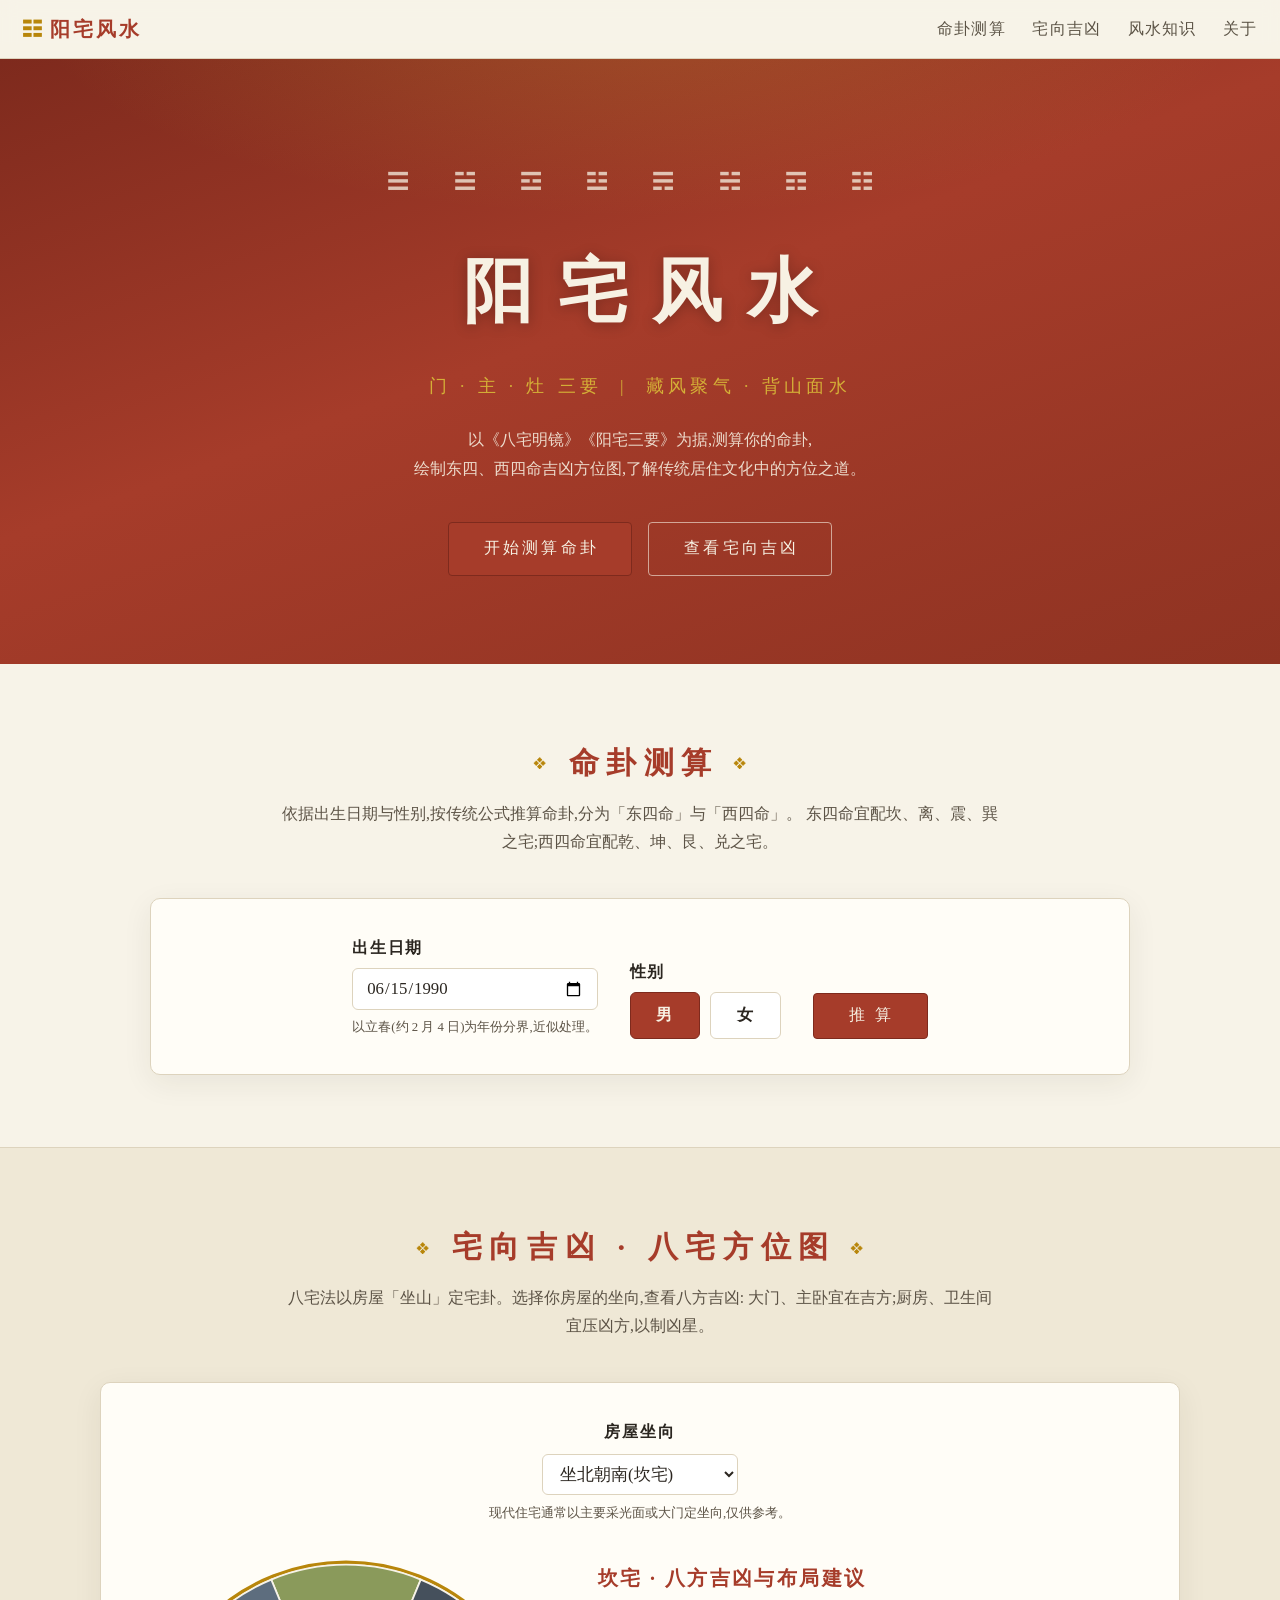
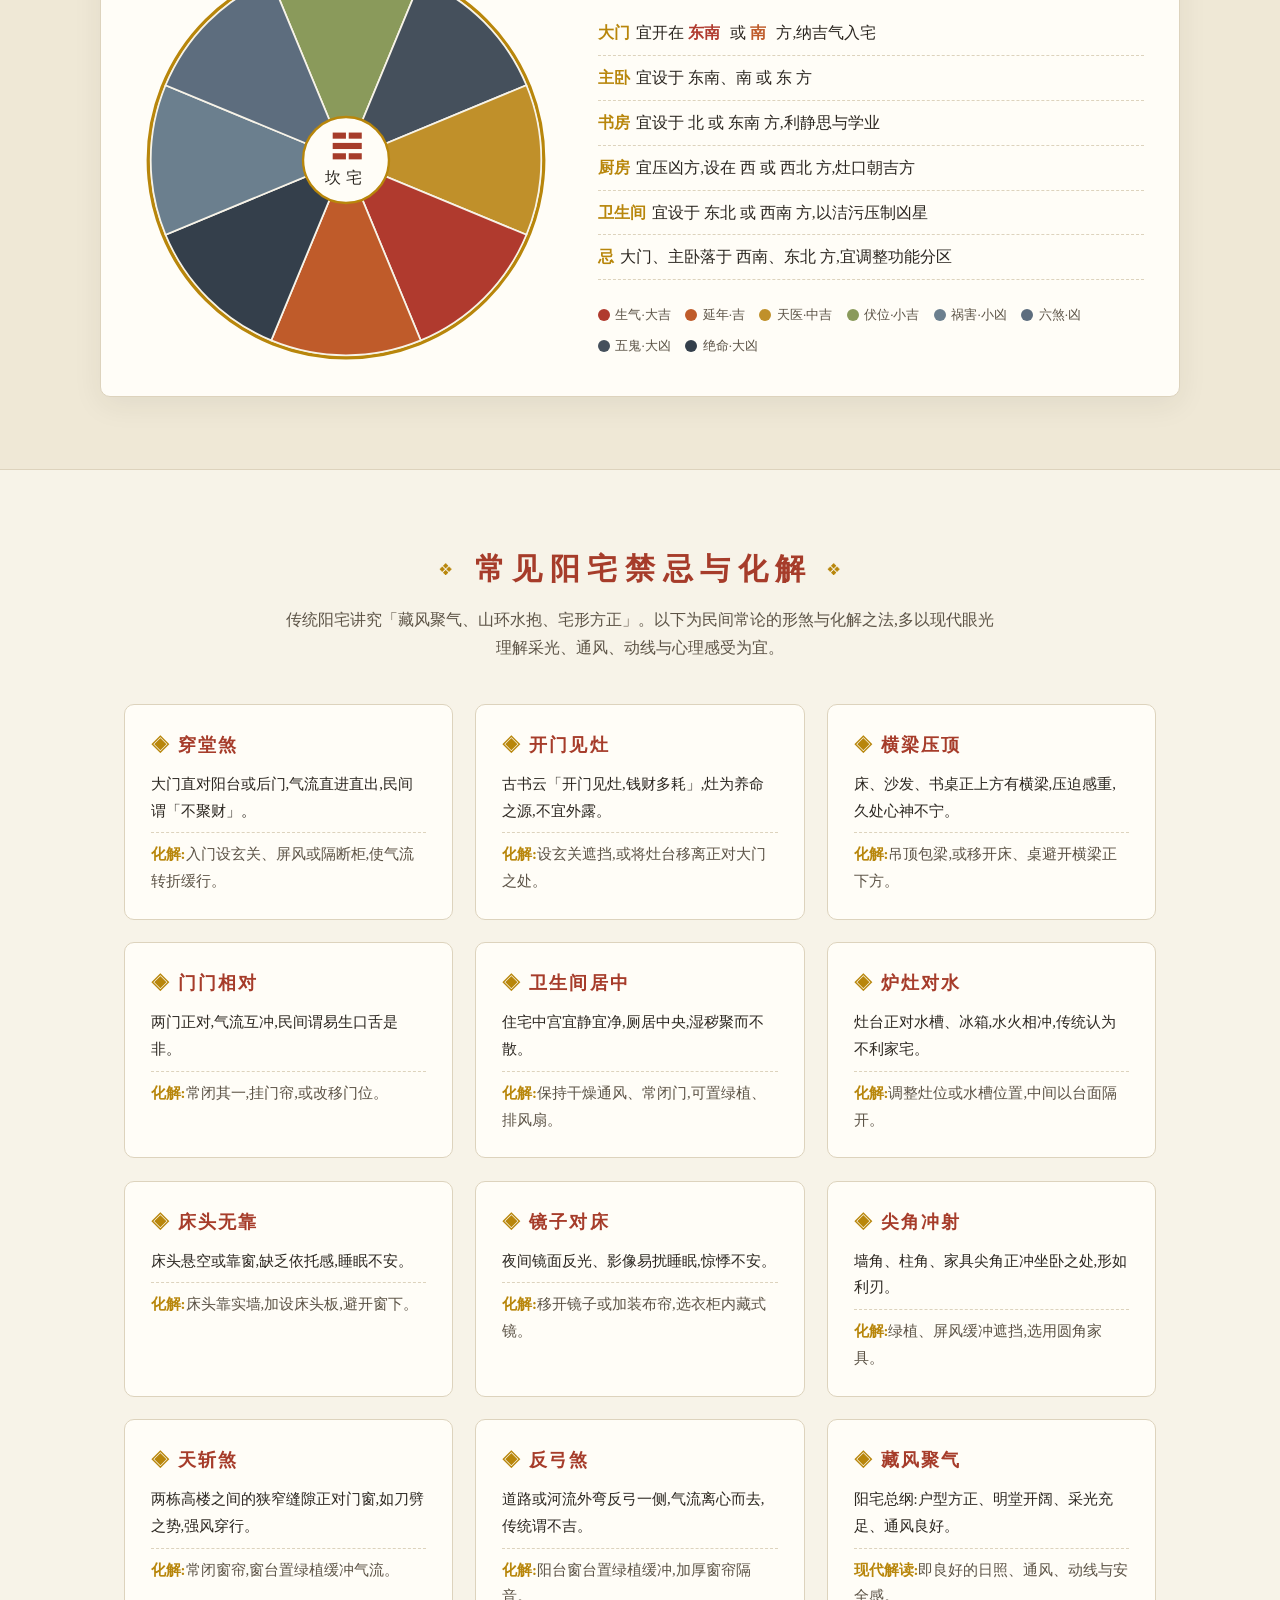
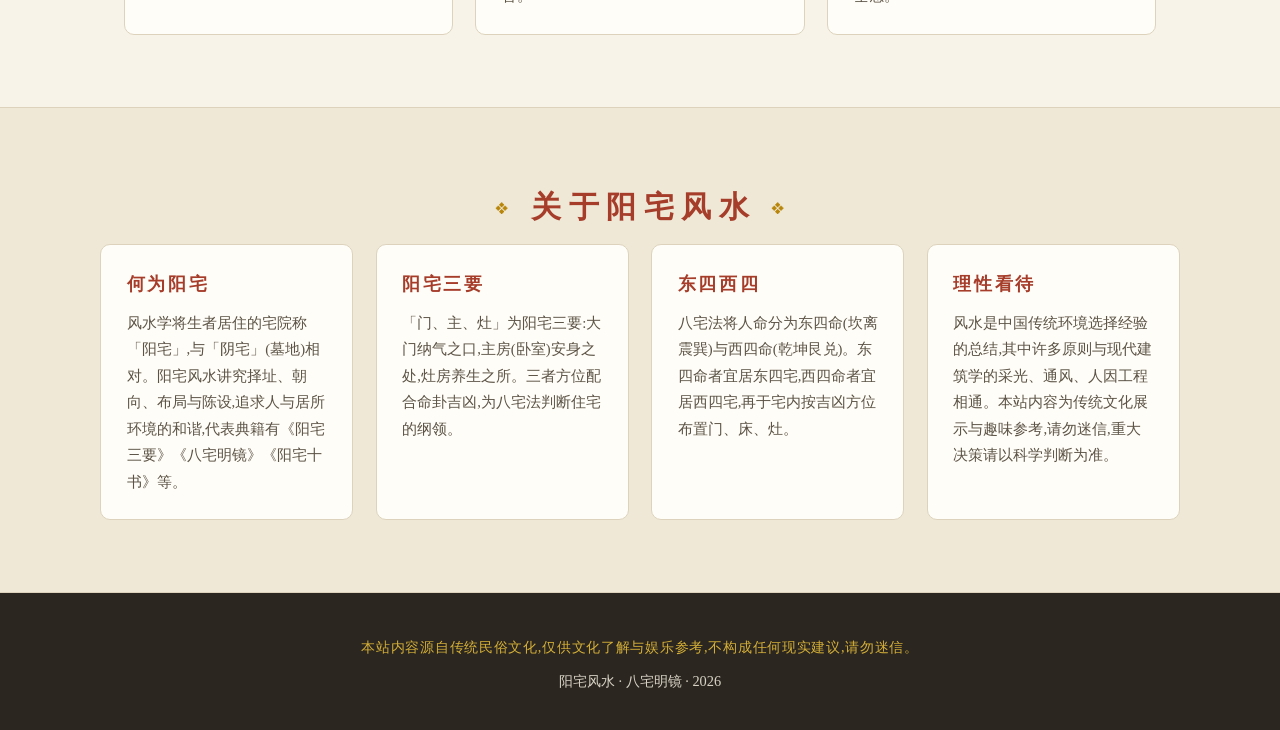
==== index.html @ 405baa74 "阳宅风水网站:八宅命卦测算、宅向吉凶方位图、风水知识 - 命卦计算器(以立春为年份分界,东四命/西四命) - 八宅吉凶方位 SVG 罗盘图与门主灶布局建议 - 12 则常见阳宅禁忌与化解知识 - 纯静" ====
<!DOCTYPE html>
<html lang="zh-CN">
<head>
  <meta charset="UTF-8" />
  <meta name="viewport" content="width=device-width, initial-scale=1.0" />
  <title>阳宅风水 · 八宅命卦测算</title>
  <meta name="description" content="阳宅风水在线工具:八宅命卦计算、宅向吉凶方位罗盘图、常见阳宅禁忌与化解方法。传统文化参考。" />
  <link rel="icon" href="data:image/svg+xml,%3Csvg xmlns='http://www.w3.org/2000/svg' viewBox='0 0 100 100'%3E%3Ccircle cx='50' cy='50' r='46' fill='%23a63c2a'/%3E%3Ctext x='50' y='66' font-size='52' text-anchor='middle' fill='%23f7f1e3'%3E%E5%AE%85%3C/text%3E%3C/svg%3E" />
  <link rel="stylesheet" href="css/style.css" />
</head>
<body>

  <nav class="nav">
    <a class="brand" href="#home"><span class="brand-gua">☷</span>阳宅风水</a>
    <div class="nav-links">
      <a href="#calc">命卦测算</a>
      <a href="#house">宅向吉凶</a>
      <a href="#knowledge">风水知识</a>
      <a href="#about">关于</a>
    </div>
  </nav>

  <header class="hero" id="home">
    <div class="hero-gua" aria-hidden="true">☰ ☱ ☲ ☳ ☴ ☵ ☶ ☷</div>
    <h1>阳宅风水</h1>
    <p class="hero-sub">门 · 主 · 灶 三要 &nbsp;|&nbsp; 藏风聚气 · 背山面水</p>
    <p class="hero-desc">
      以《八宅明镜》《阳宅三要》为据,测算你的命卦,<br class="mobile-hide" />
      绘制东四、西四命吉凶方位图,了解传统居住文化中的方位之道。
    </p>
    <div class="hero-actions">
      <a class="btn btn-primary" href="#calc">开始测算命卦</a>
      <a class="btn btn-ghost" href="#house">查看宅向吉凶</a>
    </div>
  </header>

  <main>

    <!-- 命卦测算 -->
    <section id="calc" class="section">
      <h2 class="section-title">命卦测算</h2>
      <p class="section-intro">
        依据出生日期与性别,按传统公式推算命卦,分为「东四命」与「西四命」。
        东四命宜配坎、离、震、巽之宅;西四命宜配乾、坤、艮、兑之宅。
      </p>
      <div class="calc-card">
        <form id="calc-form" class="calc-form">
          <div class="field">
            <label for="birthdate">出生日期</label>
            <input type="date" id="birthdate" name="birthdate" value="1990-06-15" required />
            <small>以立春(约 2 月 4 日)为年份分界,近似处理。</small>
          </div>
          <div class="field">
            <label>性别</label>
            <div class="radio-row">
              <label class="radio"><input type="radio" name="gender" value="male" checked /><span>男</span></label>
              <label class="radio"><input type="radio" name="gender" value="female" /><span>女</span></label>
            </div>
          </div>
          <button type="submit" class="btn btn-primary">推 算</button>
        </form>

        <div id="calc-result" class="calc-result" hidden>
          <div class="result-head">
            <div class="gua-badge"><span id="result-gua-symbol"></span><strong id="result-gua-name"></strong><em id="result-gua-trigram"></em></div>
            <div class="result-meta">
              <p id="result-group"></p>
              <p id="result-year"></p>
            </div>
          </div>
          <div class="result-body">
            <div class="result-compass" id="calc-compass"></div>
            <div class="result-lists">
              <div class="list-block good">
                <h3>四吉方</h3>
                <ul id="result-good"></ul>
              </div>
              <div class="list-block bad">
                <h3>四凶方</h3>
                <ul id="result-bad"></ul>
              </div>
            </div>
          </div>
        </div>
      </div>
    </section>

    <!-- 宅向吉凶 -->
    <section id="house" class="section section-alt">
      <h2 class="section-title">宅向吉凶 · 八宅方位图</h2>
      <p class="section-intro">
        八宅法以房屋「坐山」定宅卦。选择你房屋的坐向,查看八方吉凶:
        大门、主卧宜在吉方;厨房、卫生间宜压凶方,以制凶星。
      </p>
      <div class="house-card">
        <div class="house-control">
          <label for="house-select">房屋坐向</label>
          <select id="house-select">
            <option value="坎" selected>坐北朝南(坎宅)</option>
            <option value="艮">坐东北朝西南(艮宅)</option>
            <option value="震">坐东朝西(震宅)</option>
            <option value="巽">坐东南朝西北(巽宅)</option>
            <option value="离">坐南朝北(离宅)</option>
            <option value="坤">坐西南朝东北(坤宅)</option>
            <option value="兑">坐西朝东(兑宅)</option>
            <option value="乾">坐西北朝东南(乾宅)</option>
          </select>
          <small>现代住宅通常以主要采光面或大门定坐向,仅供参考。</small>
        </div>
        <div class="house-body">
          <div id="house-compass" class="house-compass"></div>
          <div class="house-advice">
            <h3 id="house-title"></h3>
            <ul id="house-advice-list"></ul>
            <div class="legend" id="house-legend"></div>
          </div>
        </div>
      </div>
    </section>

    <!-- 风水知识 -->
    <section id="knowledge" class="section">
      <h2 class="section-title">常见阳宅禁忌与化解</h2>
      <p class="section-intro">传统阳宅讲究「藏风聚气、山环水抱、宅形方正」。以下为民间常论的形煞与化解之法,多以现代眼光理解采光、通风、动线与心理感受为宜。</p>
      <div class="cards">
        <article class="card">
          <h3>穿堂煞</h3>
          <p>大门直对阳台或后门,气流直进直出,民间谓「不聚财」。</p>
          <p class="fix"><b>化解:</b>入门设玄关、屏风或隔断柜,使气流转折缓行。</p>
        </article>
        <article class="card">
          <h3>开门见灶</h3>
          <p>古书云「开门见灶,钱财多耗」,灶为养命之源,不宜外露。</p>
          <p class="fix"><b>化解:</b>设玄关遮挡,或将灶台移离正对大门之处。</p>
        </article>
        <article class="card">
          <h3>横梁压顶</h3>
          <p>床、沙发、书桌正上方有横梁,压迫感重,久处心神不宁。</p>
          <p class="fix"><b>化解:</b>吊顶包梁,或移开床、桌避开横梁正下方。</p>
        </article>
        <article class="card">
          <h3>门门相对</h3>
          <p>两门正对,气流互冲,民间谓易生口舌是非。</p>
          <p class="fix"><b>化解:</b>常闭其一,挂门帘,或改移门位。</p>
        </article>
        <article class="card">
          <h3>卫生间居中</h3>
          <p>住宅中宫宜静宜净,厕居中央,湿秽聚而不散。</p>
          <p class="fix"><b>化解:</b>保持干燥通风、常闭门,可置绿植、排风扇。</p>
        </article>
        <article class="card">
          <h3>炉灶对水</h3>
          <p>灶台正对水槽、冰箱,水火相冲,传统认为不利家宅。</p>
          <p class="fix"><b>化解:</b>调整灶位或水槽位置,中间以台面隔开。</p>
        </article>
        <article class="card">
          <h3>床头无靠</h3>
          <p>床头悬空或靠窗,缺乏依托感,睡眠不安。</p>
          <p class="fix"><b>化解:</b>床头靠实墙,加设床头板,避开窗下。</p>
        </article>
        <article class="card">
          <h3>镜子对床</h3>
          <p>夜间镜面反光、影像易扰睡眠,惊悸不安。</p>
          <p class="fix"><b>化解:</b>移开镜子或加装布帘,选衣柜内藏式镜。</p>
        </article>
        <article class="card">
          <h3>尖角冲射</h3>
          <p>墙角、柱角、家具尖角正冲坐卧之处,形如利刃。</p>
          <p class="fix"><b>化解:</b>绿植、屏风缓冲遮挡,选用圆角家具。</p>
        </article>
        <article class="card">
          <h3>天斩煞</h3>
          <p>两栋高楼之间的狭窄缝隙正对门窗,如刀劈之势,强风穿行。</p>
          <p class="fix"><b>化解:</b>常闭窗帘,窗台置绿植缓冲气流。</p>
        </article>
        <article class="card">
          <h3>反弓煞</h3>
          <p>道路或河流外弯反弓一侧,气流离心而去,传统谓不吉。</p>
          <p class="fix"><b>化解:</b>阳台窗台置绿植缓冲,加厚窗帘隔音。</p>
        </article>
        <article class="card">
          <h3>藏风聚气</h3>
          <p>阳宅总纲:户型方正、明堂开阔、采光充足、通风良好。</p>
          <p class="fix"><b>现代解读:</b>即良好的日照、通风、动线与安全感。</p>
        </article>
      </div>
    </section>

    <!-- 关于 -->
    <section id="about" class="section section-alt">
      <h2 class="section-title">关于阳宅风水</h2>
      <div class="about-grid">
        <div class="about-item">
          <h3>何为阳宅</h3>
          <p>风水学将生者居住的宅院称「阳宅」,与「阴宅」(墓地)相对。阳宅风水讲究择址、朝向、布局与陈设,追求人与居所环境的和谐,代表典籍有《阳宅三要》《八宅明镜》《阳宅十书》等。</p>
        </div>
        <div class="about-item">
          <h3>阳宅三要</h3>
          <p>「门、主、灶」为阳宅三要:大门纳气之口,主房(卧室)安身之处,灶房养生之所。三者方位配合命卦吉凶,为八宅法判断住宅的纲领。</p>
        </div>
        <div class="about-item">
          <h3>东四西四</h3>
          <p>八宅法将人命分为东四命(坎离震巽)与西四命(乾坤艮兑)。东四命者宜居东四宅,西四命者宜居西四宅,再于宅内按吉凶方位布置门、床、灶。</p>
        </div>
        <div class="about-item">
          <h3>理性看待</h3>
          <p>风水是中国传统环境选择经验的总结,其中许多原则与现代建筑学的采光、通风、人因工程相通。本站内容为传统文化展示与趣味参考,请勿迷信,重大决策请以科学判断为准。</p>
        </div>
      </div>
    </section>

  </main>

  <footer class="footer">
    <p class="footer-disclaimer">本站内容源自传统民俗文化,仅供文化了解与娱乐参考,不构成任何现实建议,请勿迷信。</p>
    <p>阳宅风水 · 八宅明镜 · <span id="footer-year"></span></p>
  </footer>

  <script src="js/app.js"></script>
</body>
</html>
---- css/style.css ----
/* ========== 阳宅风水 · 样式 ========== */
:root {
  --paper: #f7f3e8;
  --paper-deep: #efe8d6;
  --ink: #2b2620;
  --ink-soft: #5c5346;
  --red: #a63c2a;
  --red-deep: #7e2a1d;
  --gold: #b8860b;
  --gold-soft: #d4af37;
  --line: #ddd3bd;
  --serif: "Noto Serif SC", "Songti SC", "STSong", "SimSun", "Source Han Serif SC", serif;
}

* { margin: 0; padding: 0; box-sizing: border-box; }

html { scroll-behavior: smooth; }

body {
  font-family: var(--serif);
  color: var(--ink);
  background: var(--paper);
  line-height: 1.8;
  -webkit-font-smoothing: antialiased;
}

/* ---------- 导航 ---------- */
.nav {
  position: sticky;
  top: 0;
  z-index: 50;
  display: flex;
  align-items: center;
  justify-content: space-between;
  padding: 0.7rem 1.4rem;
  background: rgba(247, 243, 232, 0.92);
  backdrop-filter: blur(8px);
  border-bottom: 1px solid var(--line);
}

.brand {
  font-size: 1.25rem;
  font-weight: 700;
  color: var(--red);
  text-decoration: none;
  letter-spacing: 0.15em;
}

.brand-gua { color: var(--gold); margin-right: 0.3rem; }

.nav-links a {
  margin-left: 1.4rem;
  color: var(--ink-soft);
  text-decoration: none;
  font-size: 0.98rem;
  letter-spacing: 0.08em;
  transition: color 0.2s;
}

.nav-links a:hover { color: var(--red); }

@media (max-width: 640px) {
  .nav { flex-direction: column; gap: 0.35rem; }
  .nav-links a { margin: 0 0.55rem; }
}

/* ---------- Hero ---------- */
.hero {
  text-align: center;
  padding: 6.5rem 1.5rem 5.5rem;
  background:
    radial-gradient(ellipse 80% 60% at 50% -10%, rgba(212, 175, 55, 0.22), transparent 60%),
    linear-gradient(160deg, #7e2a1d 0%, #a63c2a 45%, #8f3322 100%);
  color: #f7f1e3;
}

.hero-gua {
  font-size: 1.35rem;
  letter-spacing: 0.9em;
  margin-bottom: 1.6rem;
  color: rgba(247, 241, 227, 0.75);
}

.hero h1 {
  font-size: clamp(2.6rem, 7vw, 4.4rem);
  letter-spacing: 0.35em;
  text-indent: 0.35em;
  margin-bottom: 1rem;
  text-shadow: 0 2px 14px rgba(0, 0, 0, 0.25);
}

.hero-sub {
  font-size: 1.1rem;
  letter-spacing: 0.25em;
  color: var(--gold-soft);
  margin-bottom: 1.4rem;
}

.hero-desc {
  max-width: 620px;
  margin: 0 auto 2.4rem;
  color: rgba(247, 241, 227, 0.88);
  font-size: 1.02rem;
}

.hero-actions { display: flex; gap: 1rem; justify-content: center; flex-wrap: wrap; }

/* ---------- 按钮 ---------- */
.btn {
  display: inline-block;
  padding: 0.72rem 2rem;
  border-radius: 4px;
  border: 1px solid transparent;
  font-family: var(--serif);
  font-size: 1rem;
  letter-spacing: 0.2em;
  text-indent: 0.2em;
  text-decoration: none;
  cursor: pointer;
  transition: all 0.2s;
}

.btn-primary {
  background: var(--red);
  color: #f7f1e3;
  border-color: var(--red-deep);
}

.btn-primary:hover { background: var(--red-deep); }

.btn-ghost {
  background: transparent;
  color: #f7f1e3;
  border-color: rgba(247, 241, 227, 0.6);
}

.btn-ghost:hover { border-color: #f7f1e3; background: rgba(247, 241, 227, 0.08); }

/* ---------- 区块 ---------- */
.section { padding: 4.5rem 1.5rem; max-width: 1080px; margin: 0 auto; }

.section-alt {
  max-width: none;
  background: var(--paper-deep);
  border-top: 1px solid var(--line);
  border-bottom: 1px solid var(--line);
}

.section-alt > * { max-width: 1080px; margin-left: auto; margin-right: auto; }

.section-title {
  text-align: center;
  font-size: 1.9rem;
  letter-spacing: 0.25em;
  text-indent: 0.25em;
  color: var(--red);
  margin-bottom: 0.6rem;
}

.section-title::before,
.section-title::after {
  content: "❖";
  font-size: 0.85rem;
  color: var(--gold);
  margin: 0 0.9rem;
  vertical-align: middle;
}

.section-intro {
  max-width: 720px;
  margin: 0 auto 2.6rem;
  text-align: center;
  color: var(--ink-soft);
  font-size: 0.98rem;
}

/* ---------- 命卦测算 ---------- */
.calc-card {
  max-width: 980px;
  margin: 0 auto;
  background: #fffdf7;
  border: 1px solid var(--line);
  border-radius: 10px;
  padding: 2.2rem;
  box-shadow: 0 8px 30px rgba(43, 38, 32, 0.07);
}

.calc-form {
  display: flex;
  gap: 2rem;
  align-items: flex-end;
  flex-wrap: wrap;
  justify-content: center;
}

.field { display: flex; flex-direction: column; gap: 0.35rem; }

.field label { font-weight: 700; letter-spacing: 0.1em; }

.field input[type="date"],
.house-control select {
  font-family: var(--serif);
  font-size: 1.05rem;
  padding: 0.55rem 0.8rem;
  border: 1px solid var(--line);
  border-radius: 6px;
  background: #fff;
  color: var(--ink);
}

.field small, .house-control small {
  color: var(--ink-soft);
  font-size: 0.8rem;
}

.radio-row { display: flex; gap: 0.6rem; }

.radio input { position: absolute; opacity: 0; }

.radio span {
  display: inline-block;
  padding: 0.5rem 1.6rem;
  border: 1px solid var(--line);
  border-radius: 6px;
  cursor: pointer;
  background: #fff;
  transition: all 0.15s;
}

.radio input:checked + span {
  background: var(--red);
  border-color: var(--red-deep);
  color: #f7f1e3;
}

.calc-result { margin-top: 2.4rem; border-top: 1px dashed var(--line); padding-top: 2rem; }

.result-head {
  display: flex;
  align-items: center;
  gap: 1.6rem;
  flex-wrap: wrap;
  justify-content: center;
  margin-bottom: 2rem;
}

.gua-badge {
  display: flex;
  align-items: baseline;
  gap: 0.55rem;
  background: linear-gradient(150deg, var(--red), var(--red-deep));
  color: #f7f1e3;
  padding: 0.8rem 1.8rem;
  border-radius: 8px;
  box-shadow: 0 6px 18px rgba(126, 42, 29, 0.35);
}

.gua-badge span { font-size: 1.6rem; color: var(--gold-soft); }
.gua-badge strong { font-size: 1.5rem; letter-spacing: 0.15em; }
.gua-badge em { font-style: normal; opacity: 0.85; }

.result-meta { text-align: center; }
.result-meta p:first-child { font-size: 1.1rem; font-weight: 700; color: var(--gold); letter-spacing: 0.1em; }
.result-meta p:last-child { color: var(--ink-soft); font-size: 0.9rem; }

.result-body {
  display: grid;
  grid-template-columns: minmax(280px, 400px) 1fr;
  gap: 2.4rem;
  align-items: center;
}

@media (max-width: 760px) {
  .result-body { grid-template-columns: 1fr; }
  .calc-card { padding: 1.4rem; }
}

.result-compass svg, .house-compass svg {
  width: 100%;
  max-width: 400px;
  height: auto;
  display: block;
  margin: 0 auto;
}

.result-lists { display: grid; gap: 1.2rem; }

.list-block {
  border: 1px solid var(--line);
  border-radius: 8px;
  padding: 1rem 1.4rem;
  background: #fff;
}

.list-block.good { border-left: 4px solid var(--red); }
.list-block.bad { border-left: 4px solid #45505c; }

.list-block h3 { font-size: 1.05rem; letter-spacing: 0.15em; margin-bottom: 0.5rem; }
.list-block.good h3 { color: var(--red); }
.list-block.bad h3 { color: #45505c; }

.list-block ul { list-style: none; }

.list-block li {
  display: flex;
  justify-content: space-between;
  gap: 1rem;
  padding: 0.32rem 0;
  border-bottom: 1px dashed var(--line);
  font-size: 0.95rem;
}

.list-block li:last-child { border-bottom: none; }

.list-block li b { flex-shrink: 0; }
.list-block li small { color: var(--ink-soft); text-align: right; }

/* ---------- 宅向吉凶 ---------- */
.house-card {
  max-width: 1080px;
  margin: 0 auto;
  background: #fffdf7;
  border: 1px solid var(--line);
  border-radius: 10px;
  padding: 2.2rem;
  box-shadow: 0 8px 30px rgba(43, 38, 32, 0.07);
}

.house-control {
  display: flex;
  flex-direction: column;
  align-items: center;
  gap: 0.45rem;
  margin-bottom: 2.2rem;
}

.house-control label { font-weight: 700; letter-spacing: 0.12em; }

.house-body {
  display: grid;
  grid-template-columns: minmax(280px, 420px) 1fr;
  gap: 2.6rem;
  align-items: start;
}

@media (max-width: 760px) {
  .house-body { grid-template-columns: 1fr; }
  .house-card { padding: 1.4rem; }
}

.house-advice h3 {
  color: var(--red);
  letter-spacing: 0.12em;
  margin-bottom: 0.9rem;
  font-size: 1.25rem;
}

.house-advice ul { list-style: none; margin-bottom: 1.4rem; }

.house-advice li {
  padding: 0.5rem 0;
  border-bottom: 1px dashed var(--line);
  font-size: 0.97rem;
}

.house-advice li b { color: var(--gold); margin-right: 0.4rem; }

.legend { display: flex; flex-wrap: wrap; gap: 0.5rem 0.9rem; }

.legend .chip {
  display: inline-flex;
  align-items: center;
  gap: 0.35rem;
  font-size: 0.82rem;
  color: var(--ink-soft);
}

.legend .dot {
  width: 12px; height: 12px;
  border-radius: 50%;
  display: inline-block;
}

/* ---------- 知识卡片 ---------- */
.cards {
  display: grid;
  grid-template-columns: repeat(auto-fill, minmax(280px, 1fr));
  gap: 1.4rem;
}

.card {
  background: #fffdf7;
  border: 1px solid var(--line);
  border-radius: 10px;
  padding: 1.5rem 1.6rem;
  transition: transform 0.2s, box-shadow 0.2s;
}

.card:hover {
  transform: translateY(-4px);
  box-shadow: 0 10px 26px rgba(43, 38, 32, 0.1);
}

.card h3 {
  color: var(--red);
  font-size: 1.15rem;
  letter-spacing: 0.12em;
  margin-bottom: 0.55rem;
}

.card h3::before { content: "◈ "; color: var(--gold); }

.card p { font-size: 0.93rem; color: var(--ink); margin-bottom: 0.5rem; }

.card .fix {
  color: var(--ink-soft);
  border-top: 1px dashed var(--line);
  padding-top: 0.5rem;
  margin-top: 0.4rem;
  margin-bottom: 0;
}

.card .fix b { color: var(--gold); }

/* ---------- 关于 ---------- */
.about-grid {
  display: grid;
  grid-template-columns: repeat(auto-fit, minmax(240px, 1fr));
  gap: 1.4rem;
}

.about-item {
  background: #fffdf7;
  border: 1px solid var(--line);
  border-radius: 10px;
  padding: 1.5rem 1.6rem;
}

.about-item h3 {
  color: var(--red);
  font-size: 1.1rem;
  letter-spacing: 0.15em;
  margin-bottom: 0.55rem;
}

.about-item p { font-size: 0.92rem; color: var(--ink-soft); }

/* ---------- 页脚 ---------- */
.footer {
  text-align: center;
  padding: 2.6rem 1.5rem 2.2rem;
  background: #2b2620;
  color: rgba(247, 241, 227, 0.85);
  font-size: 0.9rem;
}

.footer-disclaimer {
  color: var(--gold-soft);
  letter-spacing: 0.05em;
  margin-bottom: 0.5rem;
}

.mobile-hide { display: inline; }

@media (max-width: 640px) {
  .mobile-hide { display: none; }
  .hero { padding: 4.5rem 1.2rem 4rem; }
}
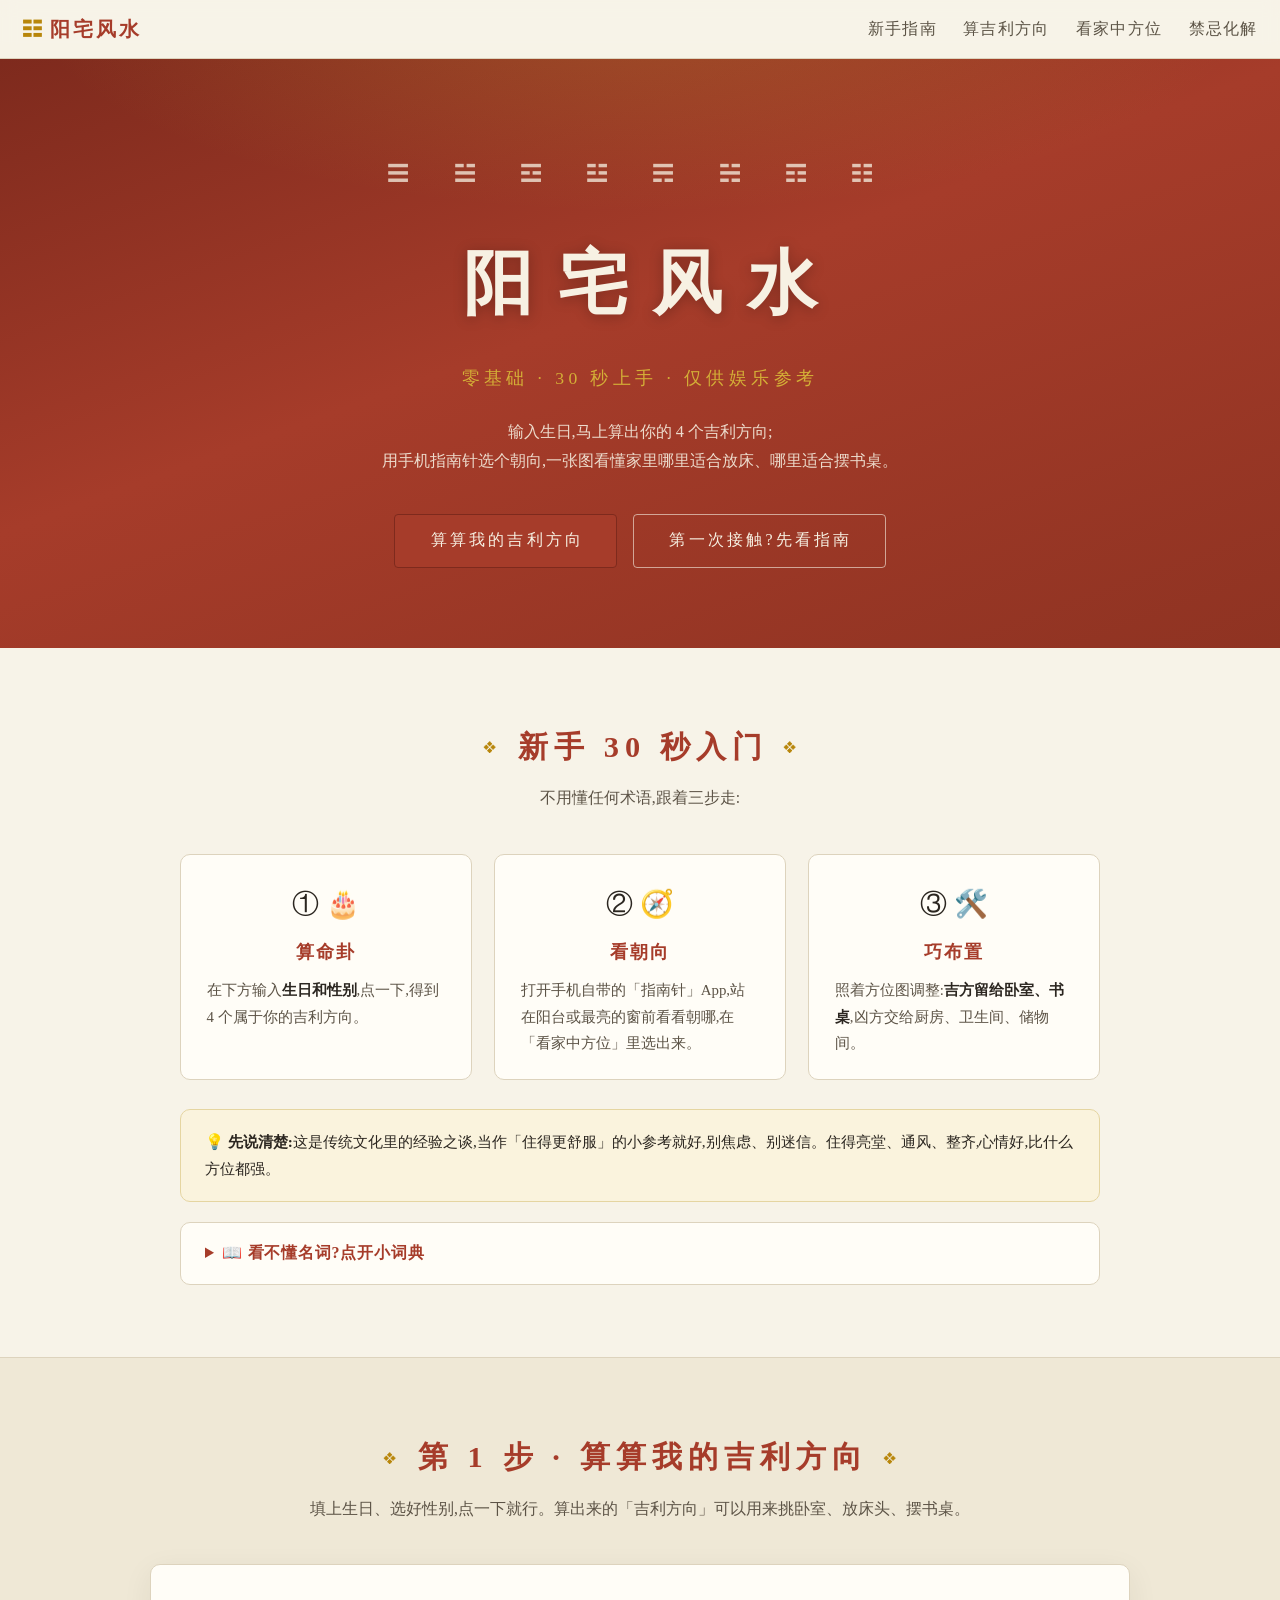
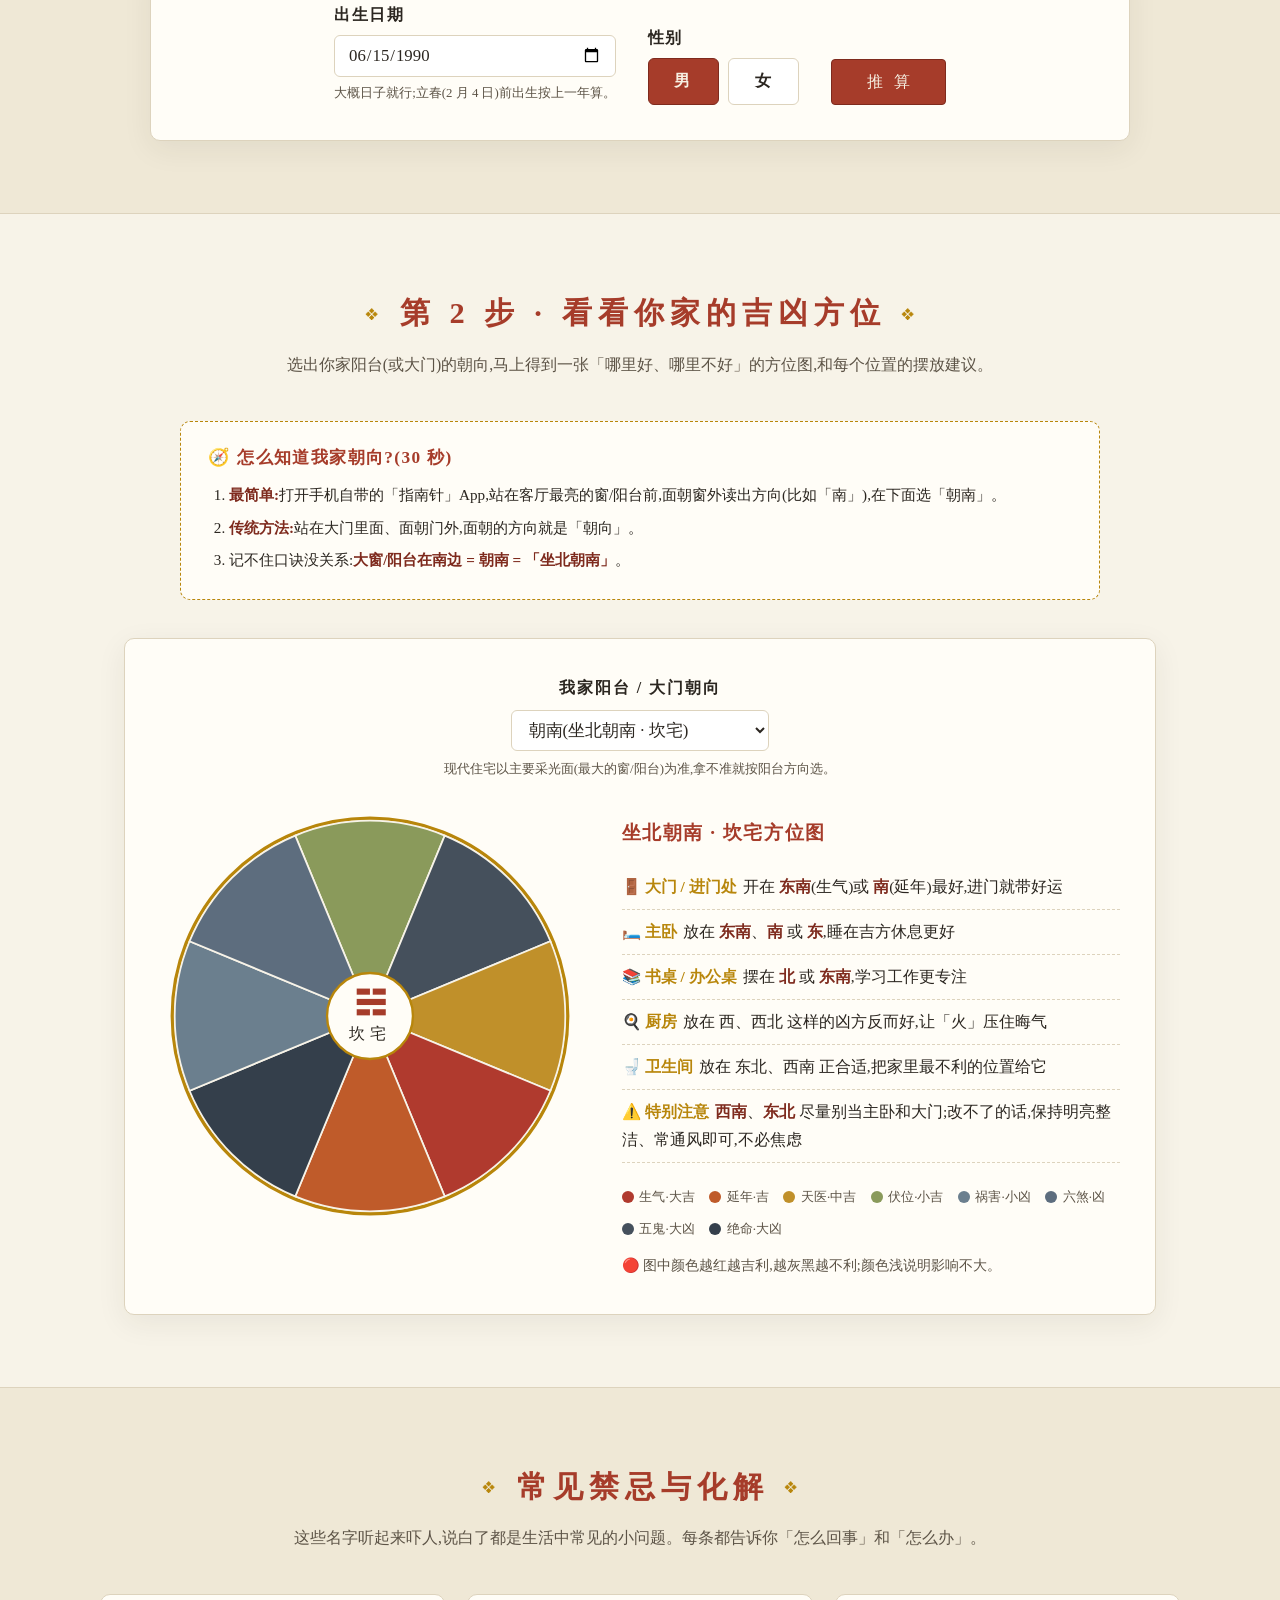
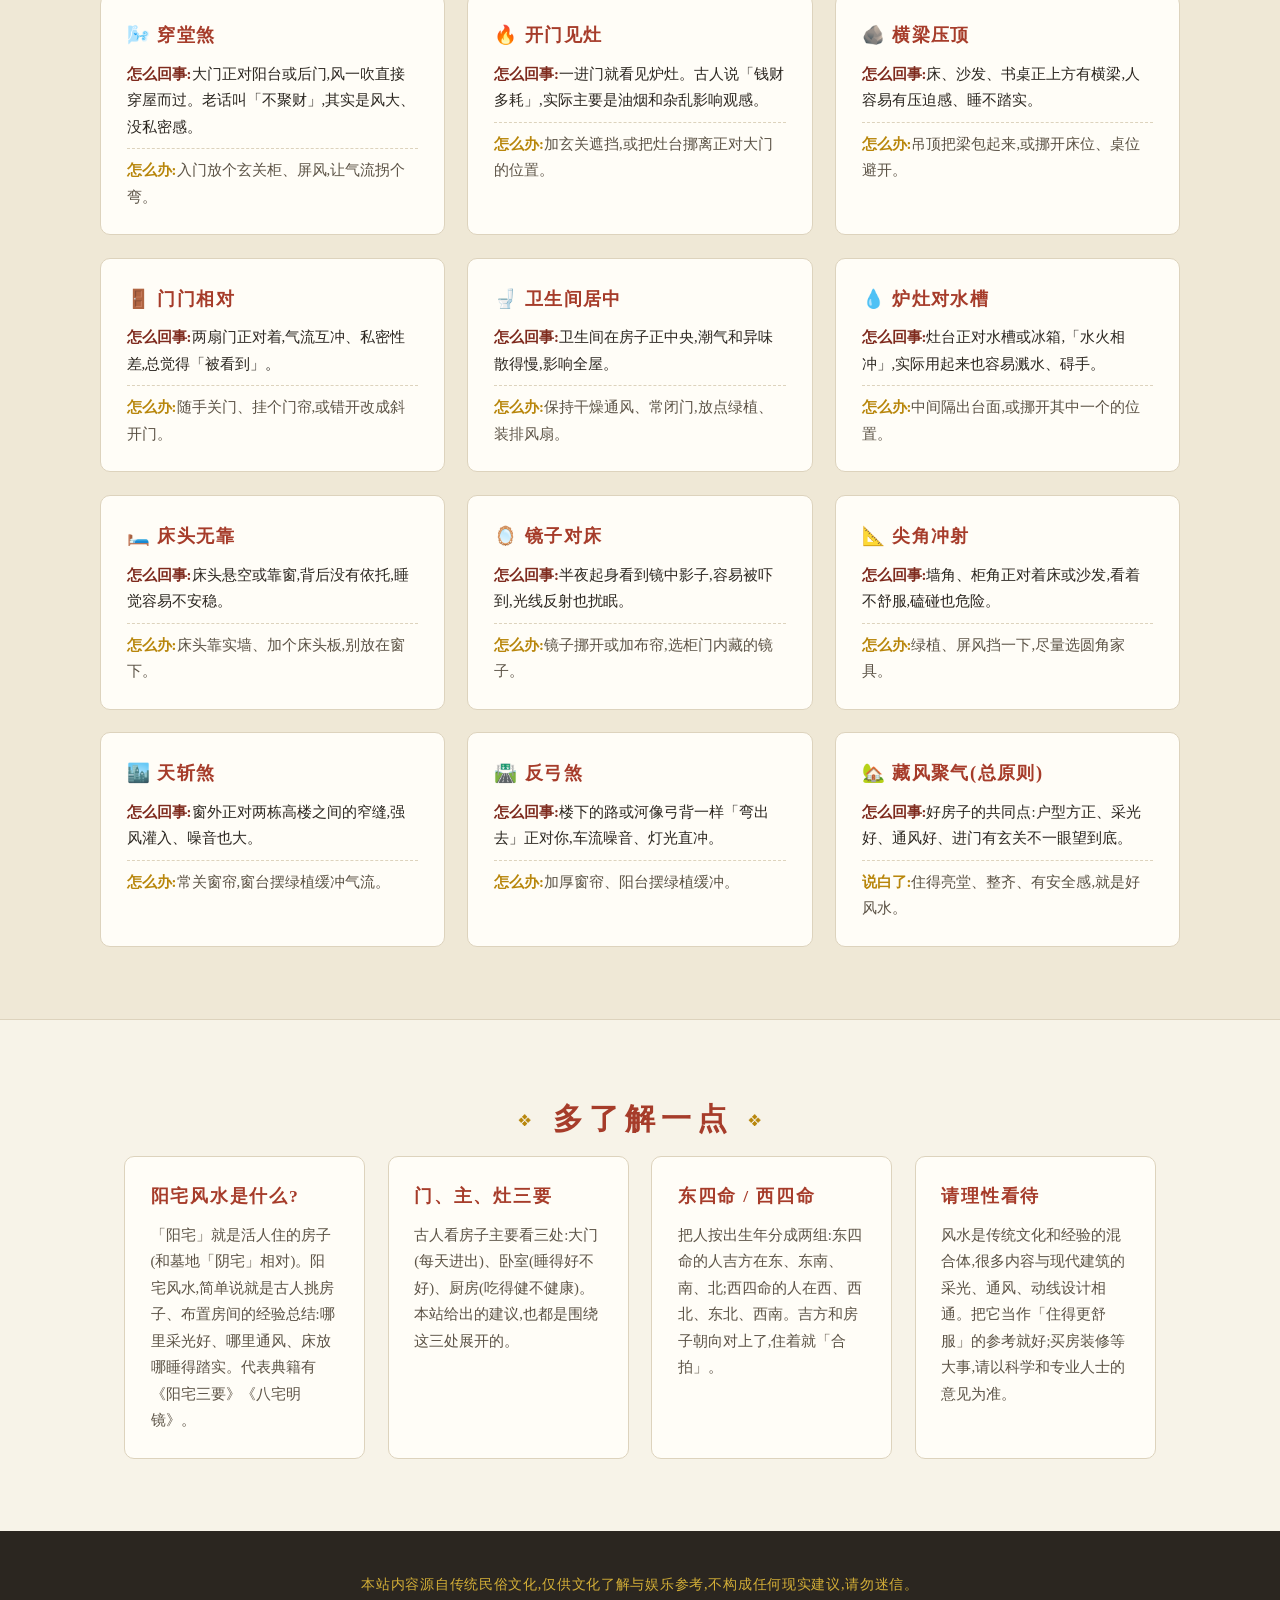
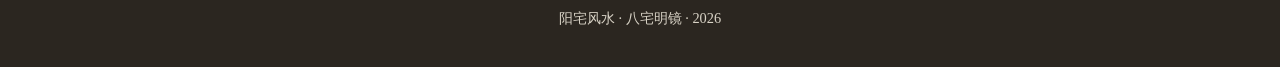
==== commit 45f7c38d: "小白友好改版:大白话解读、新手三步指南、名词小词典 - 新增「新手 30 秒入门」:三步操作指引 + 可折叠名词小词典 - 测算结果加一句话解读、睡觉小技巧,吉凶方位配 emoji 与用途说明 - 宅" ====
--- a/index.html
+++ b/index.html
@@ -3,8 +3,8 @@
 <head>
   <meta charset="UTF-8" />
   <meta name="viewport" content="width=device-width, initial-scale=1.0" />
-  <title>阳宅风水 · 八宅命卦测算</title>
-  <meta name="description" content="阳宅风水在线工具:八宅命卦计算、宅向吉凶方位罗盘图、常见阳宅禁忌与化解方法。传统文化参考。" />
+  <title>阳宅风水入门 · 三步算出你的吉利方位</title>
+  <meta name="description" content="小白友好的阳宅风水入门工具:输入生日算出你的吉利方位,手机指南针看朝向,一张图看懂家里哪里适合放床、哪里适合放书桌。传统文化参考,请勿迷信。" />
   <link rel="icon" href="data:image/svg+xml,%3Csvg xmlns='http://www.w3.org/2000/svg' viewBox='0 0 100 100'%3E%3Ccircle cx='50' cy='50' r='46' fill='%23a63c2a'/%3E%3Ctext x='50' y='66' font-size='52' text-anchor='middle' fill='%23f7f1e3'%3E%E5%AE%85%3C/text%3E%3C/svg%3E" />
   <link rel="stylesheet" href="css/style.css" />
 </head>
@@ -13,42 +13,75 @@
   <nav class="nav">
     <a class="brand" href="#home"><span class="brand-gua">☷</span>阳宅风水</a>
     <div class="nav-links">
-      <a href="#calc">命卦测算</a>
-      <a href="#house">宅向吉凶</a>
-      <a href="#knowledge">风水知识</a>
-      <a href="#about">关于</a>
+      <a href="#guide">新手指南</a>
+      <a href="#calc">算吉利方向</a>
+      <a href="#house">看家中方位</a>
+      <a href="#knowledge">禁忌化解</a>
     </div>
   </nav>
 
   <header class="hero" id="home">
     <div class="hero-gua" aria-hidden="true">☰ ☱ ☲ ☳ ☴ ☵ ☶ ☷</div>
     <h1>阳宅风水</h1>
-    <p class="hero-sub">门 · 主 · 灶 三要 &nbsp;|&nbsp; 藏风聚气 · 背山面水</p>
+    <p class="hero-sub">零基础 · 30 秒上手 · 仅供娱乐参考</p>
     <p class="hero-desc">
-      以《八宅明镜》《阳宅三要》为据,测算你的命卦,<br class="mobile-hide" />
-      绘制东四、西四命吉凶方位图,了解传统居住文化中的方位之道。
+      输入生日,马上算出你的 4 个吉利方向;<br class="mobile-hide" />
+      用手机指南针选个朝向,一张图看懂家里哪里适合放床、哪里适合摆书桌。
     </p>
     <div class="hero-actions">
-      <a class="btn btn-primary" href="#calc">开始测算命卦</a>
-      <a class="btn btn-ghost" href="#house">查看宅向吉凶</a>
+      <a class="btn btn-primary" href="#calc">算算我的吉利方向</a>
+      <a class="btn btn-ghost" href="#guide">第一次接触?先看指南</a>
     </div>
   </header>
 
   <main>
 
+    <!-- 新手指南 -->
+    <section id="guide" class="section">
+      <h2 class="section-title">新手 30 秒入门</h2>
+      <p class="section-intro">不用懂任何术语,跟着三步走:</p>
+      <div class="steps">
+        <div class="step">
+          <div class="step-num">① 🎂</div>
+          <h3>算命卦</h3>
+          <p>在下方输入<b>生日和性别</b>,点一下,得到 4 个属于你的吉利方向。</p>
+        </div>
+        <div class="step">
+          <div class="step-num">② 🧭</div>
+          <h3>看朝向</h3>
+          <p>打开手机自带的「指南针」App,站在阳台或最亮的窗前看看朝哪,在「看家中方位」里选出来。</p>
+        </div>
+        <div class="step">
+          <div class="step-num">③ 🛠️</div>
+          <h3>巧布置</h3>
+          <p>照着方位图调整:<b>吉方留给卧室、书桌</b>,凶方交给厨房、卫生间、储物间。</p>
+        </div>
+      </div>
+      <div class="tip-box">
+        💡 <b>先说清楚:</b>这是传统文化里的经验之谈,当作「住得更舒服」的小参考就好,别焦虑、别迷信。住得亮堂、通风、整齐,心情好,比什么方位都强。
+      </div>
+      <details class="glossary">
+        <summary>📖 看不懂名词?点开小词典</summary>
+        <div>
+          <p><b>命卦:</b>把你的出生年份换算成一个「卦」,代表你个人的方位偏好,分东四命、西四命两种。</p>
+          <p><b>东四命 / 西四命:</b>人分两组。东四命的吉方在<b>北、东、东南、南</b>;西四命在<b>西、西北、东北、西南</b>。</p>
+          <p><b>八宅:</b>把房子按坐向分成八种(坎宅、离宅……),每种房子的吉凶方位图不一样。</p>
+          <p><b>生气 / 延年 / 天医 / 伏位:</b>四个吉利方向的老名字,分别偏向事业、感情、健康、安稳。</p>
+          <p><b>绝命 / 五鬼 / 六煞 / 祸害:</b>四个不吉利方向的老名字,让床和大门离远一点就好。</p>
+        </div>
+      </details>
+    </section>
+
     <!-- 命卦测算 -->
-    <section id="calc" class="section">
-      <h2 class="section-title">命卦测算</h2>
-      <p class="section-intro">
-        依据出生日期与性别,按传统公式推算命卦,分为「东四命」与「西四命」。
-        东四命宜配坎、离、震、巽之宅;西四命宜配乾、坤、艮、兑之宅。
-      </p>
+    <section id="calc" class="section section-alt">
+      <h2 class="section-title">第 1 步 · 算算我的吉利方向</h2>
+      <p class="section-intro">填上生日、选好性别,点一下就行。算出来的「吉利方向」可以用来挑卧室、放床头、摆书桌。</p>
       <div class="calc-card">
         <form id="calc-form" class="calc-form">
           <div class="field">
             <label for="birthdate">出生日期</label>
             <input type="date" id="birthdate" name="birthdate" value="1990-06-15" required />
-            <small>以立春(约 2 月 4 日)为年份分界,近似处理。</small>
+            <small>大概日子就行;立春(2 月 4 日)前出生按上一年算。</small>
           </div>
           <div class="field">
             <label>性别</label>
@@ -64,21 +97,22 @@
           <div class="result-head">
             <div class="gua-badge"><span id="result-gua-symbol"></span><strong id="result-gua-name"></strong><em id="result-gua-trigram"></em></div>
             <div class="result-meta">
-              <p id="result-group"></p>
               <p id="result-year"></p>
             </div>
           </div>
+          <div class="plain-summary" id="result-summary"></div>
           <div class="result-body">
             <div class="result-compass" id="calc-compass"></div>
             <div class="result-lists">
               <div class="list-block good">
-                <h3>四吉方</h3>
+                <h3>✅ 四个吉利方向(多用)</h3>
                 <ul id="result-good"></ul>
               </div>
               <div class="list-block bad">
-                <h3>四凶方</h3>
+                <h3>🚫 四个不吉利方向(少待)</h3>
                 <ul id="result-bad"></ul>
               </div>
+              <p class="sleep-tip" id="result-sleep"></p>
             </div>
           </div>
         </div>
@@ -86,26 +120,33 @@
     </section>
 
     <!-- 宅向吉凶 -->
-    <section id="house" class="section section-alt">
-      <h2 class="section-title">宅向吉凶 · 八宅方位图</h2>
-      <p class="section-intro">
-        八宅法以房屋「坐山」定宅卦。选择你房屋的坐向,查看八方吉凶:
-        大门、主卧宜在吉方;厨房、卫生间宜压凶方,以制凶星。
-      </p>
+    <section id="house" class="section">
+      <h2 class="section-title">第 2 步 · 看看你家的吉凶方位</h2>
+      <p class="section-intro">选出你家阳台(或大门)的朝向,马上得到一张「哪里好、哪里不好」的方位图,和每个位置的摆放建议。</p>
+
+      <div class="howto">
+        <h3>🧭 怎么知道我家朝向?(30 秒)</h3>
+        <ol>
+          <li><b>最简单:</b>打开手机自带的「指南针」App,站在客厅最亮的窗/阳台前,面朝窗外读出方向(比如「南」),在下面选「朝南」。</li>
+          <li><b>传统方法:</b>站在大门里面、面朝门外,面朝的方向就是「朝向」。</li>
+          <li>记不住口诀没关系:<b>大窗/阳台在南边 = 朝南 = 「坐北朝南」</b>。</li>
+        </ol>
+      </div>
+
       <div class="house-card">
         <div class="house-control">
-          <label for="house-select">房屋坐向</label>
+          <label for="house-select">我家阳台 / 大门朝向</label>
           <select id="house-select">
-            <option value="坎" selected>坐北朝南(坎宅)</option>
-            <option value="艮">坐东北朝西南(艮宅)</option>
-            <option value="震">坐东朝西(震宅)</option>
-            <option value="巽">坐东南朝西北(巽宅)</option>
-            <option value="离">坐南朝北(离宅)</option>
-            <option value="坤">坐西南朝东北(坤宅)</option>
-            <option value="兑">坐西朝东(兑宅)</option>
-            <option value="乾">坐西北朝东南(乾宅)</option>
+            <option value="坎" selected>朝南(坐北朝南 · 坎宅)</option>
+            <option value="艮">朝西南(坐东北朝西南 · 艮宅)</option>
+            <option value="震">朝西(坐东朝西 · 震宅)</option>
+            <option value="巽">朝西北(坐东南朝西北 · 巽宅)</option>
+            <option value="离">朝北(坐南朝北 · 离宅)</option>
+            <option value="坤">朝东北(坐西南朝东北 · 坤宅)</option>
+            <option value="兑">朝东(坐西朝东 · 兑宅)</option>
+            <option value="乾">朝东南(坐西北朝东南 · 乾宅)</option>
           </select>
-          <small>现代住宅通常以主要采光面或大门定坐向,仅供参考。</small>
+          <small>现代住宅以主要采光面(最大的窗/阳台)为准,拿不准就按阳台方向选。</small>
         </div>
         <div class="house-body">
           <div id="house-compass" class="house-compass"></div>
@@ -113,98 +154,99 @@
             <h3 id="house-title"></h3>
             <ul id="house-advice-list"></ul>
             <div class="legend" id="house-legend"></div>
+            <p class="color-note">🔴 图中颜色越红越吉利,越灰黑越不利;颜色浅说明影响不大。</p>
           </div>
         </div>
       </div>
     </section>
 
     <!-- 风水知识 -->
-    <section id="knowledge" class="section">
-      <h2 class="section-title">常见阳宅禁忌与化解</h2>
-      <p class="section-intro">传统阳宅讲究「藏风聚气、山环水抱、宅形方正」。以下为民间常论的形煞与化解之法,多以现代眼光理解采光、通风、动线与心理感受为宜。</p>
+    <section id="knowledge" class="section section-alt">
+      <h2 class="section-title">常见禁忌与化解</h2>
+      <p class="section-intro">这些名字听起来吓人,说白了都是生活中常见的小问题。每条都告诉你「怎么回事」和「怎么办」。</p>
       <div class="cards">
         <article class="card">
-          <h3>穿堂煞</h3>
-          <p>大门直对阳台或后门,气流直进直出,民间谓「不聚财」。</p>
-          <p class="fix"><b>化解:</b>入门设玄关、屏风或隔断柜,使气流转折缓行。</p>
-        </article>
-        <article class="card">
-          <h3>开门见灶</h3>
-          <p>古书云「开门见灶,钱财多耗」,灶为养命之源,不宜外露。</p>
-          <p class="fix"><b>化解:</b>设玄关遮挡,或将灶台移离正对大门之处。</p>
-        </article>
-        <article class="card">
-          <h3>横梁压顶</h3>
-          <p>床、沙发、书桌正上方有横梁,压迫感重,久处心神不宁。</p>
-          <p class="fix"><b>化解:</b>吊顶包梁,或移开床、桌避开横梁正下方。</p>
-        </article>
-        <article class="card">
-          <h3>门门相对</h3>
-          <p>两门正对,气流互冲,民间谓易生口舌是非。</p>
-          <p class="fix"><b>化解:</b>常闭其一,挂门帘,或改移门位。</p>
-        </article>
-        <article class="card">
-          <h3>卫生间居中</h3>
-          <p>住宅中宫宜静宜净,厕居中央,湿秽聚而不散。</p>
-          <p class="fix"><b>化解:</b>保持干燥通风、常闭门,可置绿植、排风扇。</p>
-        </article>
-        <article class="card">
-          <h3>炉灶对水</h3>
-          <p>灶台正对水槽、冰箱,水火相冲,传统认为不利家宅。</p>
-          <p class="fix"><b>化解:</b>调整灶位或水槽位置,中间以台面隔开。</p>
-        </article>
-        <article class="card">
-          <h3>床头无靠</h3>
-          <p>床头悬空或靠窗,缺乏依托感,睡眠不安。</p>
-          <p class="fix"><b>化解:</b>床头靠实墙,加设床头板,避开窗下。</p>
-        </article>
-        <article class="card">
-          <h3>镜子对床</h3>
-          <p>夜间镜面反光、影像易扰睡眠,惊悸不安。</p>
-          <p class="fix"><b>化解:</b>移开镜子或加装布帘,选衣柜内藏式镜。</p>
-        </article>
-        <article class="card">
-          <h3>尖角冲射</h3>
-          <p>墙角、柱角、家具尖角正冲坐卧之处,形如利刃。</p>
-          <p class="fix"><b>化解:</b>绿植、屏风缓冲遮挡,选用圆角家具。</p>
-        </article>
-        <article class="card">
-          <h3>天斩煞</h3>
-          <p>两栋高楼之间的狭窄缝隙正对门窗,如刀劈之势,强风穿行。</p>
-          <p class="fix"><b>化解:</b>常闭窗帘,窗台置绿植缓冲气流。</p>
-        </article>
-        <article class="card">
-          <h3>反弓煞</h3>
-          <p>道路或河流外弯反弓一侧,气流离心而去,传统谓不吉。</p>
-          <p class="fix"><b>化解:</b>阳台窗台置绿植缓冲,加厚窗帘隔音。</p>
-        </article>
-        <article class="card">
-          <h3>藏风聚气</h3>
-          <p>阳宅总纲:户型方正、明堂开阔、采光充足、通风良好。</p>
-          <p class="fix"><b>现代解读:</b>即良好的日照、通风、动线与安全感。</p>
-        </article>
-      </div>
-    </section>
-
-    <!-- 关于 -->
-    <section id="about" class="section section-alt">
-      <h2 class="section-title">关于阳宅风水</h2>
+          <h3>🌬️ 穿堂煞</h3>
+          <p><b>怎么回事:</b>大门正对阳台或后门,风一吹直接穿屋而过。老话叫「不聚财」,其实是风大、没私密感。</p>
+          <p class="fix"><b>怎么办:</b>入门放个玄关柜、屏风,让气流拐个弯。</p>
+        </article>
+        <article class="card">
+          <h3>🔥 开门见灶</h3>
+          <p><b>怎么回事:</b>一进门就看见炉灶。古人说「钱财多耗」,实际主要是油烟和杂乱影响观感。</p>
+          <p class="fix"><b>怎么办:</b>加玄关遮挡,或把灶台挪离正对大门的位置。</p>
+        </article>
+        <article class="card">
+          <h3>🪨 横梁压顶</h3>
+          <p><b>怎么回事:</b>床、沙发、书桌正上方有横梁,人容易有压迫感、睡不踏实。</p>
+          <p class="fix"><b>怎么办:</b>吊顶把梁包起来,或挪开床位、桌位避开。</p>
+        </article>
+        <article class="card">
+          <h3>🚪 门门相对</h3>
+          <p><b>怎么回事:</b>两扇门正对着,气流互冲、私密性差,总觉得「被看到」。</p>
+          <p class="fix"><b>怎么办:</b>随手关门、挂个门帘,或错开改成斜开门。</p>
+        </article>
+        <article class="card">
+          <h3>🚽 卫生间居中</h3>
+          <p><b>怎么回事:</b>卫生间在房子正中央,潮气和异味散得慢,影响全屋。</p>
+          <p class="fix"><b>怎么办:</b>保持干燥通风、常闭门,放点绿植、装排风扇。</p>
+        </article>
+        <article class="card">
+          <h3>💧 炉灶对水槽</h3>
+          <p><b>怎么回事:</b>灶台正对水槽或冰箱,「水火相冲」,实际用起来也容易溅水、碍手。</p>
+          <p class="fix"><b>怎么办:</b>中间隔出台面,或挪开其中一个的位置。</p>
+        </article>
+        <article class="card">
+          <h3>🛏️ 床头无靠</h3>
+          <p><b>怎么回事:</b>床头悬空或靠窗,背后没有依托,睡觉容易不安稳。</p>
+          <p class="fix"><b>怎么办:</b>床头靠实墙、加个床头板,别放在窗下。</p>
+        </article>
+        <article class="card">
+          <h3>🪞 镜子对床</h3>
+          <p><b>怎么回事:</b>半夜起身看到镜中影子,容易被吓到,光线反射也扰眠。</p>
+          <p class="fix"><b>怎么办:</b>镜子挪开或加布帘,选柜门内藏的镜子。</p>
+        </article>
+        <article class="card">
+          <h3>📐 尖角冲射</h3>
+          <p><b>怎么回事:</b>墙角、柜角正对着床或沙发,看着不舒服,磕碰也危险。</p>
+          <p class="fix"><b>怎么办:</b>绿植、屏风挡一下,尽量选圆角家具。</p>
+        </article>
+        <article class="card">
+          <h3>🏙️ 天斩煞</h3>
+          <p><b>怎么回事:</b>窗外正对两栋高楼之间的窄缝,强风灌入、噪音也大。</p>
+          <p class="fix"><b>怎么办:</b>常关窗帘,窗台摆绿植缓冲气流。</p>
+        </article>
+        <article class="card">
+          <h3>🛣️ 反弓煞</h3>
+          <p><b>怎么回事:</b>楼下的路或河像弓背一样「弯出去」正对你,车流噪音、灯光直冲。</p>
+          <p class="fix"><b>怎么办:</b>加厚窗帘、阳台摆绿植缓冲。</p>
+        </article>
+        <article class="card">
+          <h3>🏡 藏风聚气(总原则)</h3>
+          <p><b>怎么回事:</b>好房子的共同点:户型方正、采光好、通风好、进门有玄关不一眼望到底。</p>
+          <p class="fix"><b>说白了:</b>住得亮堂、整齐、有安全感,就是好风水。</p>
+        </article>
+      </div>
+    </section>
+
+    <!-- 多了解一点 -->
+    <section id="about" class="section">
+      <h2 class="section-title">多了解一点</h2>
       <div class="about-grid">
         <div class="about-item">
-          <h3>何为阳宅</h3>
-          <p>风水学将生者居住的宅院称「阳宅」,与「阴宅」(墓地)相对。阳宅风水讲究择址、朝向、布局与陈设,追求人与居所环境的和谐,代表典籍有《阳宅三要》《八宅明镜》《阳宅十书》等。</p>
-        </div>
-        <div class="about-item">
-          <h3>阳宅三要</h3>
-          <p>「门、主、灶」为阳宅三要:大门纳气之口,主房(卧室)安身之处,灶房养生之所。三者方位配合命卦吉凶,为八宅法判断住宅的纲领。</p>
-        </div>
-        <div class="about-item">
-          <h3>东四西四</h3>
-          <p>八宅法将人命分为东四命(坎离震巽)与西四命(乾坤艮兑)。东四命者宜居东四宅,西四命者宜居西四宅,再于宅内按吉凶方位布置门、床、灶。</p>
-        </div>
-        <div class="about-item">
-          <h3>理性看待</h3>
-          <p>风水是中国传统环境选择经验的总结,其中许多原则与现代建筑学的采光、通风、人因工程相通。本站内容为传统文化展示与趣味参考,请勿迷信,重大决策请以科学判断为准。</p>
+          <h3>阳宅风水是什么?</h3>
+          <p>「阳宅」就是活人住的房子(和墓地「阴宅」相对)。阳宅风水,简单说就是古人挑房子、布置房间的经验总结:哪里采光好、哪里通风、床放哪睡得踏实。代表典籍有《阳宅三要》《八宅明镜》。</p>
+        </div>
+        <div class="about-item">
+          <h3>门、主、灶三要</h3>
+          <p>古人看房子主要看三处:大门(每天进出)、卧室(睡得好不好)、厨房(吃得健不健康)。本站给出的建议,也都是围绕这三处展开的。</p>
+        </div>
+        <div class="about-item">
+          <h3>东四命 / 西四命</h3>
+          <p>把人按出生年分成两组:东四命的人吉方在东、东南、南、北;西四命的人在西、西北、东北、西南。吉方和房子朝向对上了,住着就「合拍」。</p>
+        </div>
+        <div class="about-item">
+          <h3>请理性看待</h3>
+          <p>风水是传统文化和经验的混合体,很多内容与现代建筑的采光、通风、动线设计相通。把它当作「住得更舒服」的参考就好;买房装修等大事,请以科学和专业人士的意见为准。</p>
         </div>
       </div>
     </section>
--- a/css/style.css
+++ b/css/style.css
@@ -8,6 +8,8 @@
   --red-deep: #7e2a1d;
   --gold: #b8860b;
   --gold-soft: #d4af37;
+  --gold-bg: #faf3dd;
+  --gold-line: #e5d5a1;
   --line: #ddd3bd;
   --serif: "Noto Serif SC", "Songti SC", "STSong", "SimSun", "Source Han Serif SC", serif;
 }
@@ -67,7 +69,7 @@
 /* ---------- Hero ---------- */
 .hero {
   text-align: center;
-  padding: 6.5rem 1.5rem 5.5rem;
+  padding: 6rem 1.5rem 5rem;
   background:
     radial-gradient(ellipse 80% 60% at 50% -10%, rgba(212, 175, 55, 0.22), transparent 60%),
     linear-gradient(160deg, #7e2a1d 0%, #a63c2a 45%, #8f3322 100%);
@@ -97,7 +99,7 @@
 }
 
 .hero-desc {
-  max-width: 620px;
+  max-width: 640px;
   margin: 0 auto 2.4rem;
   color: rgba(247, 241, 227, 0.88);
   font-size: 1.02rem;
@@ -151,8 +153,8 @@
 .section-title {
   text-align: center;
   font-size: 1.9rem;
-  letter-spacing: 0.25em;
-  text-indent: 0.25em;
+  letter-spacing: 0.2em;
+  text-indent: 0.2em;
   color: var(--red);
   margin-bottom: 0.6rem;
 }
@@ -174,6 +176,89 @@
   font-size: 0.98rem;
 }
 
+/* ---------- 新手指南 ---------- */
+.steps {
+  display: grid;
+  grid-template-columns: repeat(auto-fit, minmax(250px, 1fr));
+  gap: 1.4rem;
+  max-width: 920px;
+  margin: 0 auto;
+}
+
+.step {
+  background: #fffdf7;
+  border: 1px solid var(--line);
+  border-radius: 10px;
+  padding: 1.6rem 1.6rem 1.4rem;
+  text-align: center;
+}
+
+.step-num { font-size: 1.7rem; margin-bottom: 0.4rem; }
+
+.step h3 {
+  color: var(--red);
+  font-size: 1.15rem;
+  letter-spacing: 0.12em;
+  margin-bottom: 0.5rem;
+}
+
+.step p { font-size: 0.93rem; color: var(--ink-soft); text-align: left; }
+.step p b { color: var(--ink); }
+
+.tip-box {
+  max-width: 920px;
+  margin: 1.8rem auto 0;
+  background: var(--gold-bg);
+  border: 1px solid var(--gold-line);
+  border-radius: 10px;
+  padding: 1.1rem 1.5rem;
+  font-size: 0.96rem;
+}
+
+.glossary {
+  max-width: 920px;
+  margin: 1.3rem auto 0;
+  background: #fffdf7;
+  border: 1px solid var(--line);
+  border-radius: 10px;
+  padding: 1rem 1.5rem;
+}
+
+.glossary summary {
+  cursor: pointer;
+  font-weight: 700;
+  color: var(--red);
+  letter-spacing: 0.05em;
+  user-select: none;
+}
+
+.glossary[open] summary { margin-bottom: 0.4rem; }
+
+.glossary p { font-size: 0.92rem; color: var(--ink-soft); }
+.glossary p b { color: var(--ink); }
+
+/* ---------- 怎么看朝向教程 ---------- */
+.howto {
+  max-width: 920px;
+  margin: 0 auto 2.4rem;
+  background: #fffdf7;
+  border: 1px dashed var(--gold);
+  border-radius: 10px;
+  padding: 1.3rem 1.7rem;
+}
+
+.howto h3 {
+  color: var(--red);
+  font-size: 1.08rem;
+  letter-spacing: 0.08em;
+  margin-bottom: 0.5rem;
+}
+
+.howto ol { margin-left: 1.3rem; }
+
+.howto li { font-size: 0.95rem; margin: 0.3rem 0; color: var(--ink); }
+.howto li b { color: var(--red-deep); }
+
 /* ---------- 命卦测算 ---------- */
 .calc-card {
   max-width: 980px;
@@ -241,7 +326,7 @@
   gap: 1.6rem;
   flex-wrap: wrap;
   justify-content: center;
-  margin-bottom: 2rem;
+  margin-bottom: 1.4rem;
 }
 
 .gua-badge {
@@ -259,9 +344,20 @@
 .gua-badge strong { font-size: 1.5rem; letter-spacing: 0.15em; }
 .gua-badge em { font-style: normal; opacity: 0.85; }
 
-.result-meta { text-align: center; }
-.result-meta p:first-child { font-size: 1.1rem; font-weight: 700; color: var(--gold); letter-spacing: 0.1em; }
-.result-meta p:last-child { color: var(--ink-soft); font-size: 0.9rem; }
+.result-meta { text-align: center; color: var(--ink-soft); font-size: 0.9rem; }
+
+.plain-summary {
+  max-width: 860px;
+  margin: 0 auto 1.8rem;
+  background: var(--gold-bg);
+  border: 1px solid var(--gold-line);
+  border-radius: 8px;
+  padding: 0.9rem 1.3rem;
+  font-size: 1rem;
+  line-height: 1.9;
+}
+
+.plain-summary b { color: var(--red-deep); }
 
 .result-body {
   display: grid;
@@ -283,7 +379,7 @@
   margin: 0 auto;
 }
 
-.result-lists { display: grid; gap: 1.2rem; }
+.result-lists { display: grid; gap: 1.2rem; align-content: start; }
 
 .list-block {
   border: 1px solid var(--line);
@@ -295,25 +391,36 @@
 .list-block.good { border-left: 4px solid var(--red); }
 .list-block.bad { border-left: 4px solid #45505c; }
 
-.list-block h3 { font-size: 1.05rem; letter-spacing: 0.15em; margin-bottom: 0.5rem; }
+.list-block h3 { font-size: 1.02rem; letter-spacing: 0.08em; margin-bottom: 0.5rem; }
 .list-block.good h3 { color: var(--red); }
 .list-block.bad h3 { color: #45505c; }
 
 .list-block ul { list-style: none; }
 
 .list-block li {
-  display: flex;
-  justify-content: space-between;
-  gap: 1rem;
-  padding: 0.32rem 0;
+  padding: 0.42rem 0;
   border-bottom: 1px dashed var(--line);
   font-size: 0.95rem;
 }
 
 .list-block li:last-child { border-bottom: none; }
 
-.list-block li b { flex-shrink: 0; }
-.list-block li small { color: var(--ink-soft); text-align: right; }
+.list-block li b { display: block; }
+
+.list-block li small {
+  display: block;
+  color: var(--ink-soft);
+  font-size: 0.88rem;
+  line-height: 1.7;
+}
+
+.sleep-tip {
+  background: #f2efe4;
+  border-radius: 8px;
+  padding: 0.8rem 1.2rem;
+  font-size: 0.93rem;
+  color: var(--ink-soft);
+}
 
 /* ---------- 宅向吉凶 ---------- */
 .house-card {
@@ -350,9 +457,9 @@
 
 .house-advice h3 {
   color: var(--red);
-  letter-spacing: 0.12em;
+  letter-spacing: 0.08em;
   margin-bottom: 0.9rem;
-  font-size: 1.25rem;
+  font-size: 1.2rem;
 }
 
 .house-advice ul { list-style: none; margin-bottom: 1.4rem; }
@@ -364,6 +471,7 @@
 }
 
 .house-advice li b { color: var(--gold); margin-right: 0.4rem; }
+.house-advice li em { font-style: normal; color: var(--red-deep); font-weight: 700; }
 
 .legend { display: flex; flex-wrap: wrap; gap: 0.5rem 0.9rem; }
 
@@ -381,10 +489,16 @@
   display: inline-block;
 }
 
+.color-note {
+  margin-top: 0.8rem;
+  font-size: 0.88rem;
+  color: var(--ink-soft);
+}
+
 /* ---------- 知识卡片 ---------- */
 .cards {
   display: grid;
-  grid-template-columns: repeat(auto-fill, minmax(280px, 1fr));
+  grid-template-columns: repeat(auto-fill, minmax(290px, 1fr));
   gap: 1.4rem;
 }
 
@@ -404,13 +518,12 @@
 .card h3 {
   color: var(--red);
   font-size: 1.15rem;
-  letter-spacing: 0.12em;
+  letter-spacing: 0.08em;
   margin-bottom: 0.55rem;
 }
 
-.card h3::before { content: "◈ "; color: var(--gold); }
-
-.card p { font-size: 0.93rem; color: var(--ink); margin-bottom: 0.5rem; }
+.card p { font-size: 0.92rem; color: var(--ink); margin-bottom: 0.5rem; }
+.card p b { color: var(--red-deep); }
 
 .card .fix {
   color: var(--ink-soft);
@@ -422,7 +535,7 @@
 
 .card .fix b { color: var(--gold); }
 
-/* ---------- 关于 ---------- */
+/* ---------- 多了解一点 ---------- */
 .about-grid {
   display: grid;
   grid-template-columns: repeat(auto-fit, minmax(240px, 1fr));
@@ -439,7 +552,7 @@
 .about-item h3 {
   color: var(--red);
   font-size: 1.1rem;
-  letter-spacing: 0.15em;
+  letter-spacing: 0.1em;
   margin-bottom: 0.55rem;
 }
 
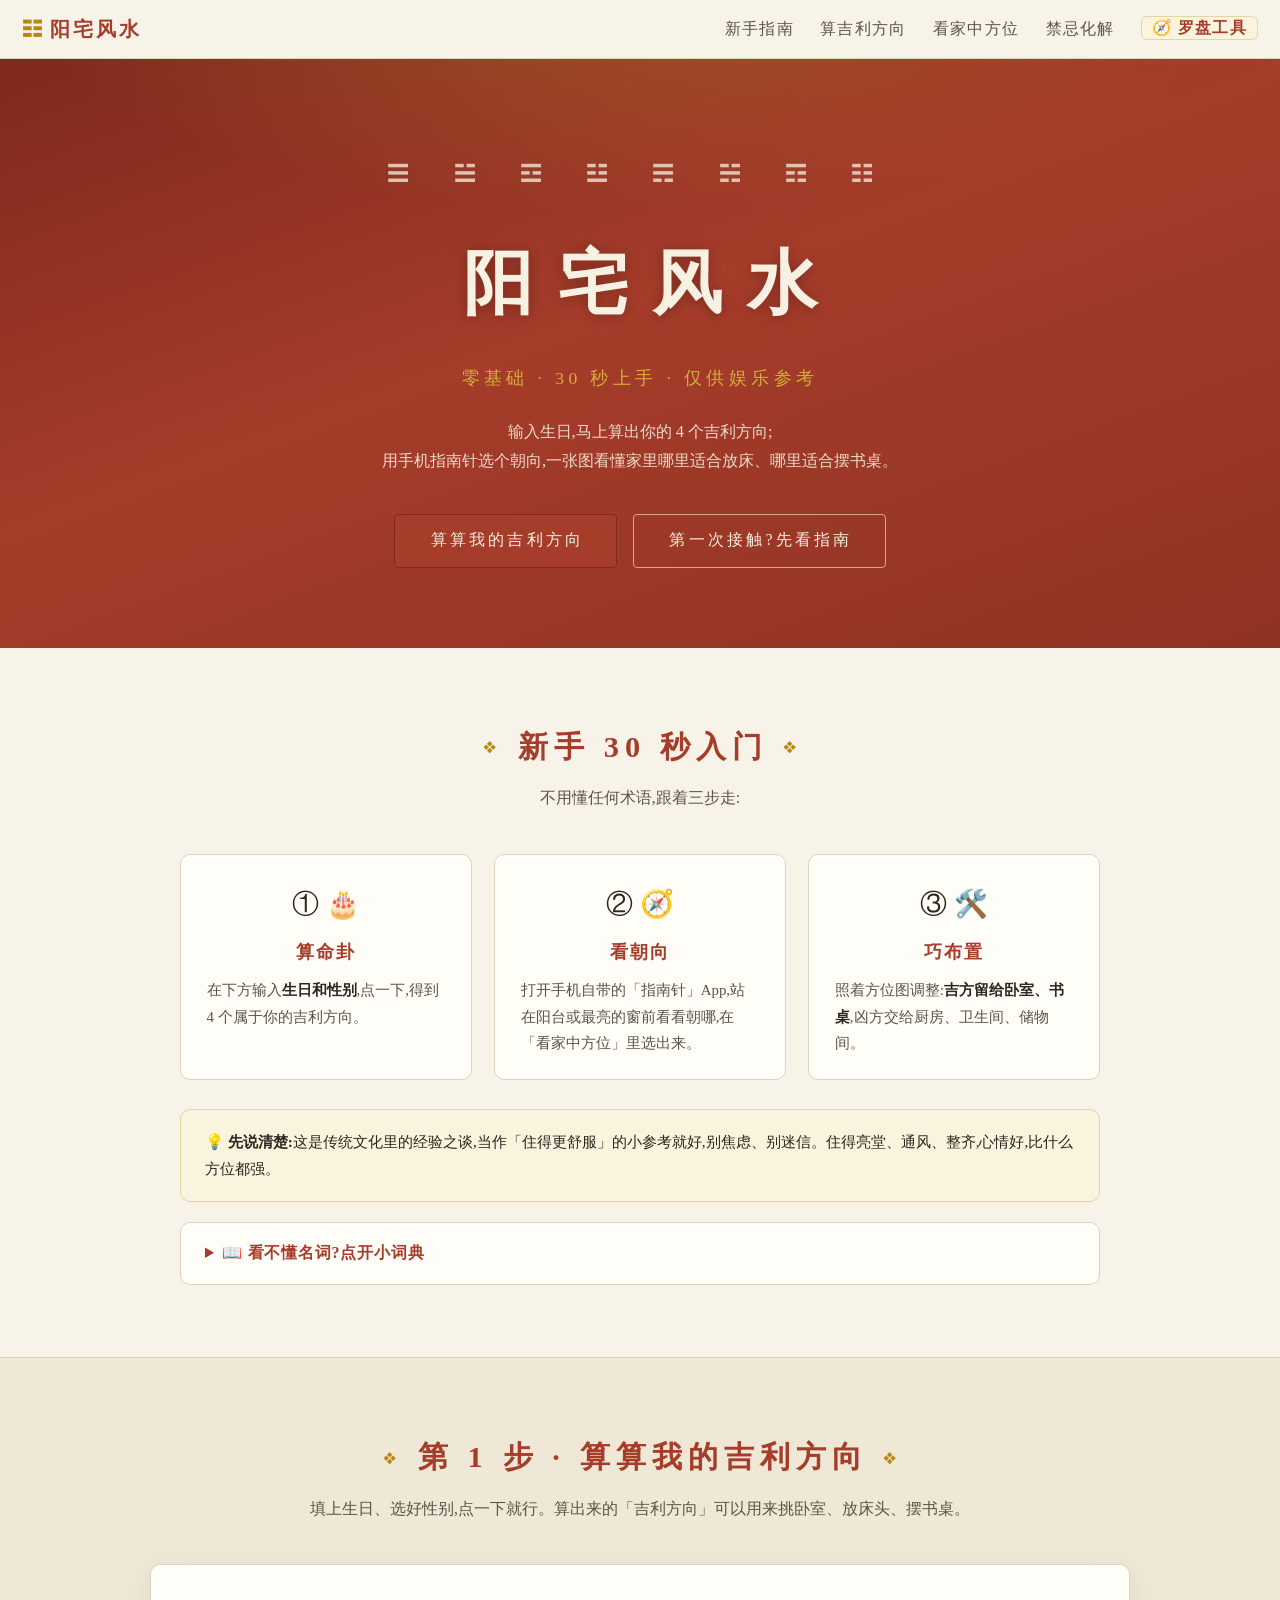
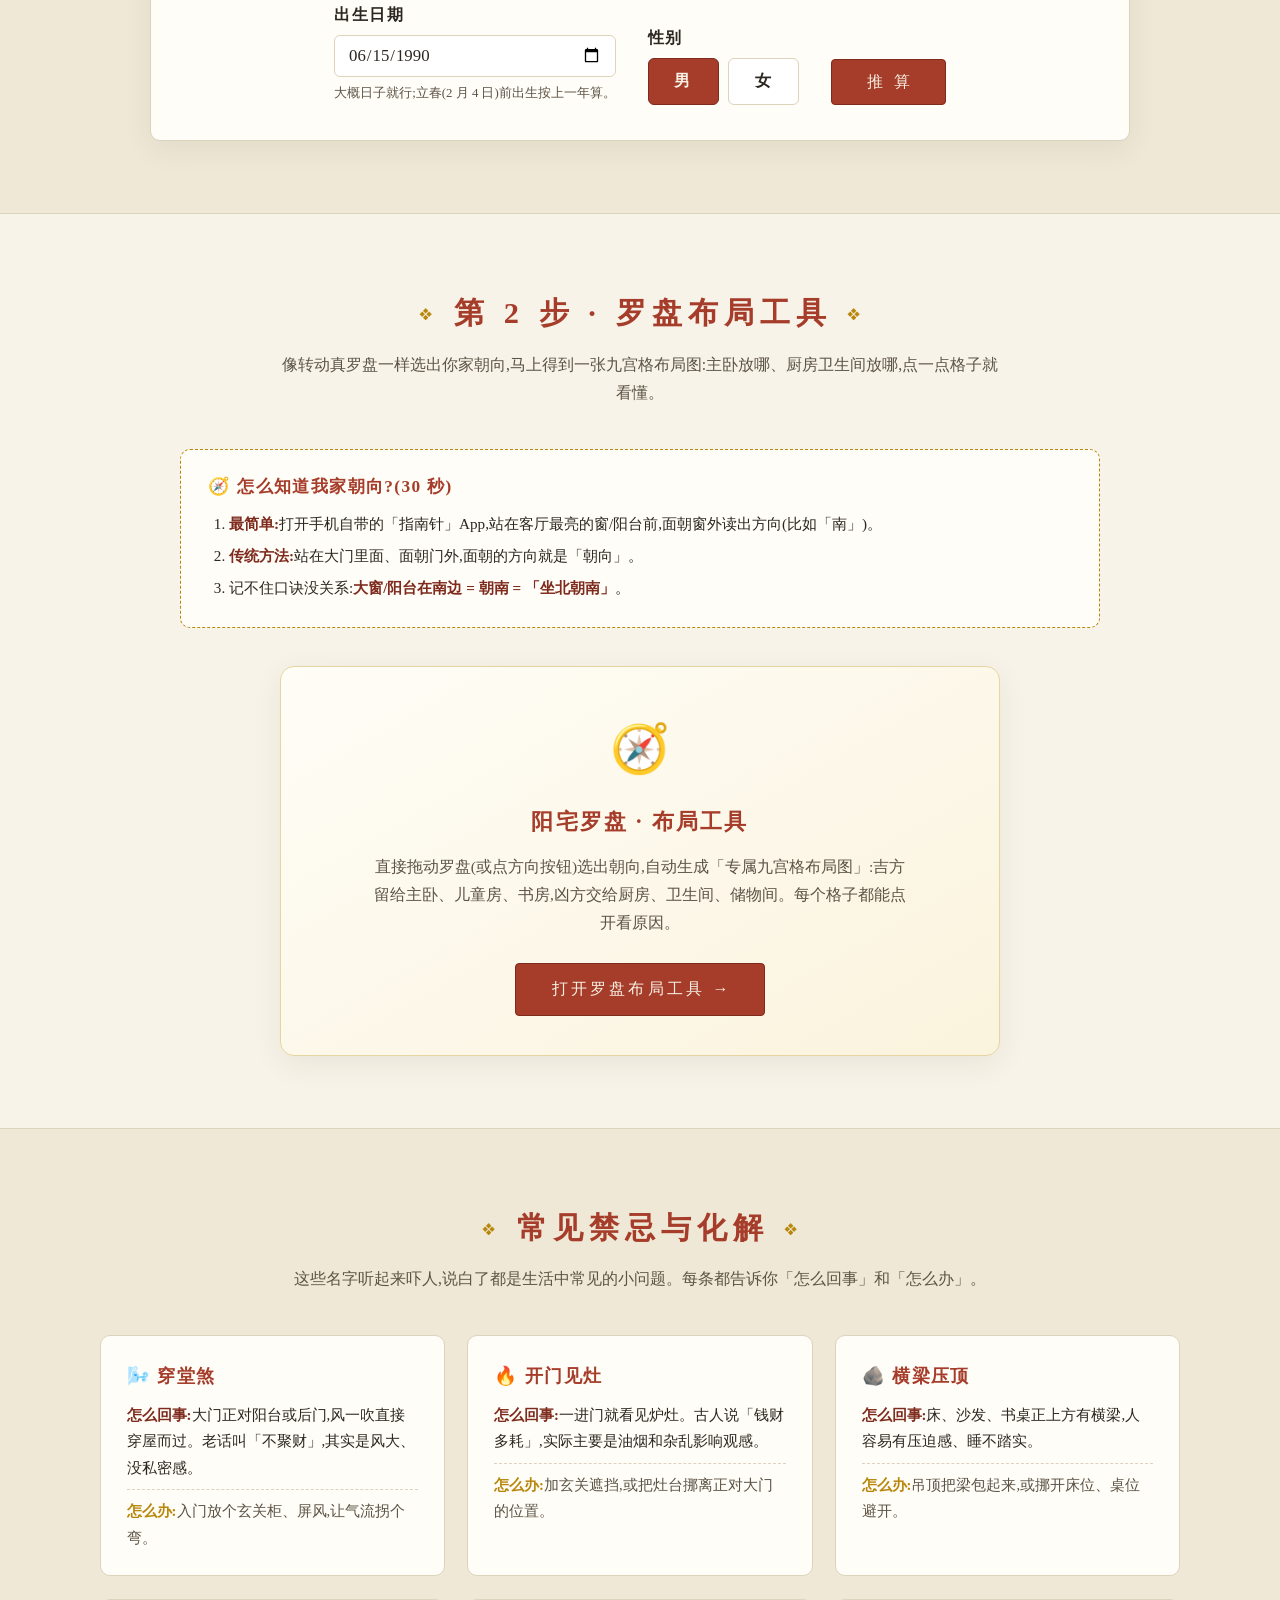
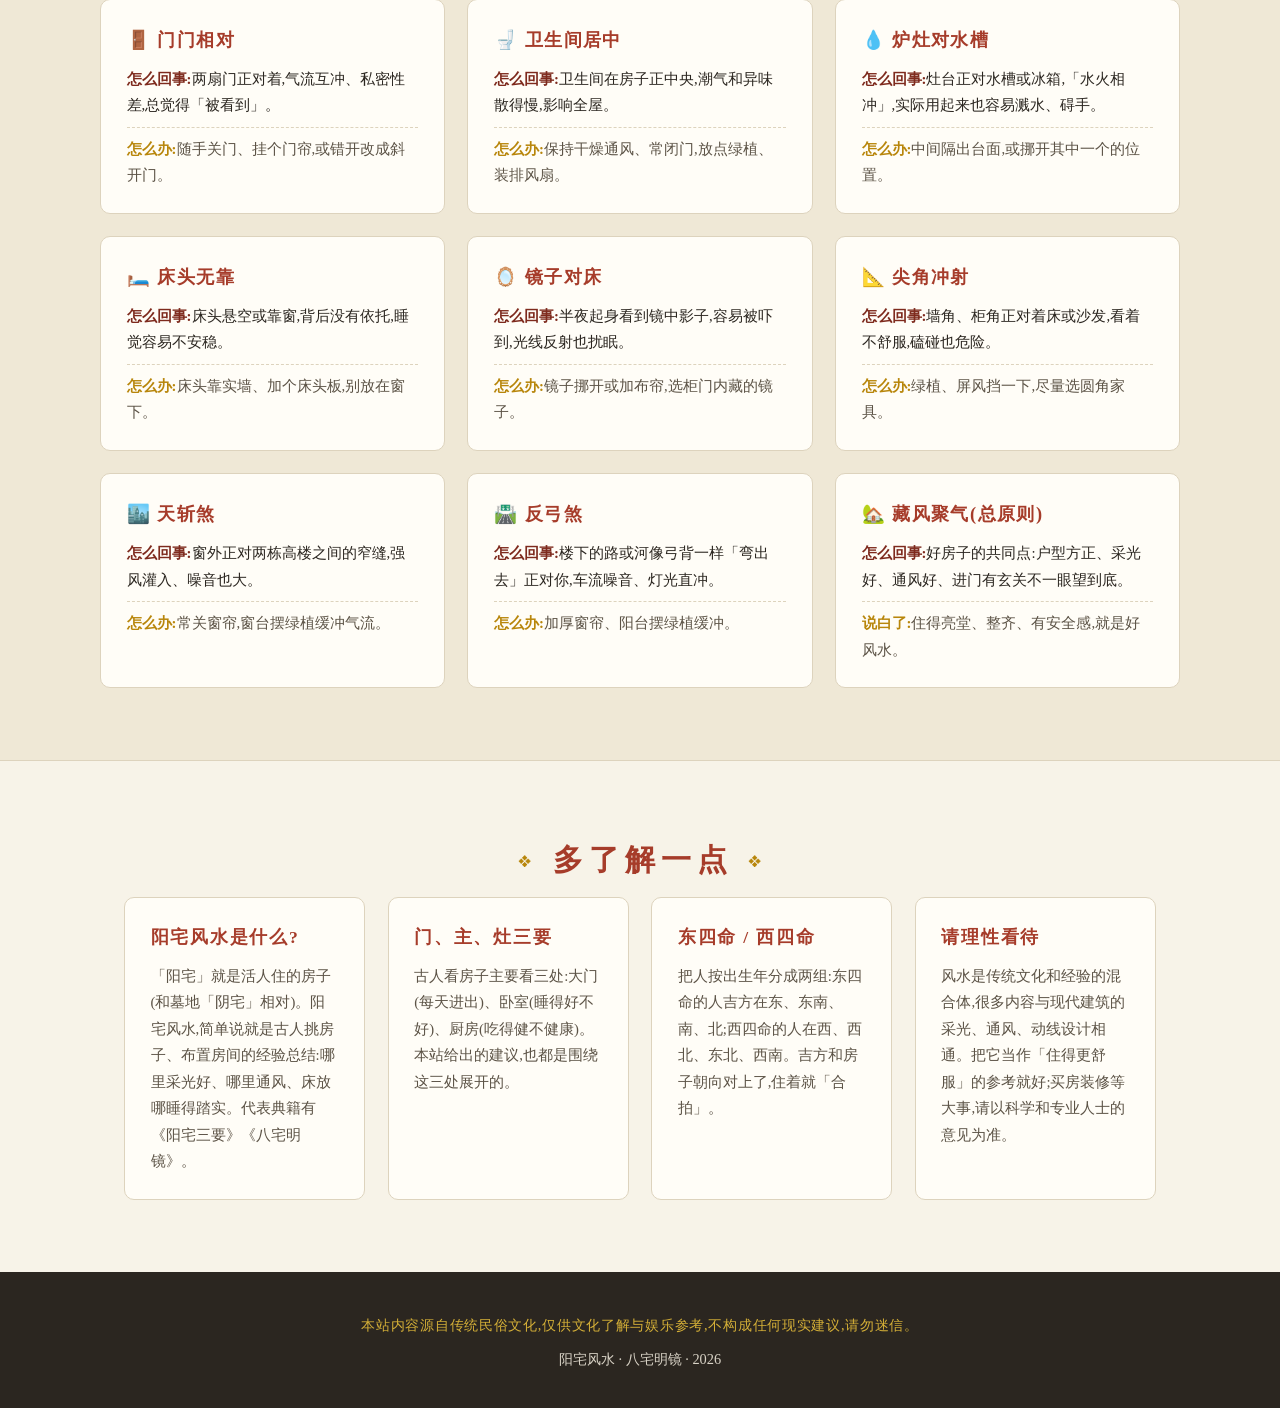
==== commit 884d4f6b: "新增阳宅罗盘布局工具:拖动罗盘选朝向,生成九宫格布局建议 - luopan.html:可拖拽/按钮选择的 SVG 罗盘,大门标记随方块旋转吸附 45° - 九宫格布局图:主卧/老人房/儿童房/书房占吉" ====
--- a/index.html
+++ b/index.html
@@ -6,6 +6,8 @@
   <title>阳宅风水入门 · 三步算出你的吉利方位</title>
   <meta name="description" content="小白友好的阳宅风水入门工具:输入生日算出你的吉利方位,手机指南针看朝向,一张图看懂家里哪里适合放床、哪里适合放书桌。传统文化参考,请勿迷信。" />
   <link rel="icon" href="data:image/svg+xml,%3Csvg xmlns='http://www.w3.org/2000/svg' viewBox='0 0 100 100'%3E%3Ccircle cx='50' cy='50' r='46' fill='%23a63c2a'/%3E%3Ctext x='50' y='66' font-size='52' text-anchor='middle' fill='%23f7f1e3'%3E%E5%AE%85%3C/text%3E%3C/svg%3E" />
+  <meta name="theme-color" content="#a63c2a" />
+  <link rel="manifest" href="manifest.webmanifest" />
   <link rel="stylesheet" href="css/style.css" />
 </head>
 <body>
@@ -17,6 +19,7 @@
       <a href="#calc">算吉利方向</a>
       <a href="#house">看家中方位</a>
       <a href="#knowledge">禁忌化解</a>
+      <a class="nav-app" href="luopan.html">🧭 罗盘工具</a>
     </div>
   </nav>
 
@@ -119,44 +122,25 @@
       </div>
     </section>
 
-    <!-- 宅向吉凶 -->
+    <!-- 罗盘工具入口 -->
     <section id="house" class="section">
-      <h2 class="section-title">第 2 步 · 看看你家的吉凶方位</h2>
-      <p class="section-intro">选出你家阳台(或大门)的朝向,马上得到一张「哪里好、哪里不好」的方位图,和每个位置的摆放建议。</p>
+      <h2 class="section-title">第 2 步 · 罗盘布局工具</h2>
+      <p class="section-intro">像转动真罗盘一样选出你家朝向,马上得到一张九宫格布局图:主卧放哪、厨房卫生间放哪,点一点格子就看懂。</p>
 
       <div class="howto">
         <h3>🧭 怎么知道我家朝向?(30 秒)</h3>
         <ol>
-          <li><b>最简单:</b>打开手机自带的「指南针」App,站在客厅最亮的窗/阳台前,面朝窗外读出方向(比如「南」),在下面选「朝南」。</li>
+          <li><b>最简单:</b>打开手机自带的「指南针」App,站在客厅最亮的窗/阳台前,面朝窗外读出方向(比如「南」)。</li>
           <li><b>传统方法:</b>站在大门里面、面朝门外,面朝的方向就是「朝向」。</li>
           <li>记不住口诀没关系:<b>大窗/阳台在南边 = 朝南 = 「坐北朝南」</b>。</li>
         </ol>
       </div>
 
-      <div class="house-card">
-        <div class="house-control">
-          <label for="house-select">我家阳台 / 大门朝向</label>
-          <select id="house-select">
-            <option value="坎" selected>朝南(坐北朝南 · 坎宅)</option>
-            <option value="艮">朝西南(坐东北朝西南 · 艮宅)</option>
-            <option value="震">朝西(坐东朝西 · 震宅)</option>
-            <option value="巽">朝西北(坐东南朝西北 · 巽宅)</option>
-            <option value="离">朝北(坐南朝北 · 离宅)</option>
-            <option value="坤">朝东北(坐西南朝东北 · 坤宅)</option>
-            <option value="兑">朝东(坐西朝东 · 兑宅)</option>
-            <option value="乾">朝东南(坐西北朝东南 · 乾宅)</option>
-          </select>
-          <small>现代住宅以主要采光面(最大的窗/阳台)为准,拿不准就按阳台方向选。</small>
-        </div>
-        <div class="house-body">
-          <div id="house-compass" class="house-compass"></div>
-          <div class="house-advice">
-            <h3 id="house-title"></h3>
-            <ul id="house-advice-list"></ul>
-            <div class="legend" id="house-legend"></div>
-            <p class="color-note">🔴 图中颜色越红越吉利,越灰黑越不利;颜色浅说明影响不大。</p>
-          </div>
-        </div>
+      <div class="app-promo">
+        <div class="app-promo-icon">🧭</div>
+        <h3>阳宅罗盘 · 布局工具</h3>
+        <p>直接拖动罗盘(或点方向按钮)选出朝向,自动生成「专属九宫格布局图」:吉方留给主卧、儿童房、书房,凶方交给厨房、卫生间、储物间。每个格子都能点开看原因。</p>
+        <a class="btn btn-primary" href="luopan.html">打开罗盘布局工具 →</a>
       </div>
     </section>
 
--- a/css/style.css
+++ b/css/style.css
@@ -61,6 +61,45 @@
 
 .nav-links a:hover { color: var(--red); }
 
+.nav-links a.nav-app {
+  color: var(--red);
+  font-weight: 700;
+  background: var(--gold-bg);
+  border: 1px solid var(--gold-line);
+  border-radius: 6px;
+  padding: 0.15rem 0.6rem;
+}
+
+.nav-links a.nav-app:hover { background: var(--gold-soft); color: #fff; }
+
+/* ---------- 罗盘工具推广卡 ---------- */
+.app-promo {
+  max-width: 720px;
+  margin: 0 auto;
+  text-align: center;
+  background: linear-gradient(150deg, #fffdf7, var(--gold-bg));
+  border: 1px solid var(--gold-line);
+  border-radius: 14px;
+  padding: 2.4rem 2rem;
+  box-shadow: 0 8px 30px rgba(43, 38, 32, 0.07);
+}
+
+.app-promo-icon { font-size: 3rem; margin-bottom: 0.6rem; }
+
+.app-promo h3 {
+  color: var(--red);
+  font-size: 1.4rem;
+  letter-spacing: 0.1em;
+  margin-bottom: 0.7rem;
+}
+
+.app-promo p {
+  color: var(--ink-soft);
+  font-size: 0.97rem;
+  max-width: 540px;
+  margin: 0 auto 1.6rem;
+}
+
 @media (max-width: 640px) {
   .nav { flex-direction: column; gap: 0.35rem; }
   .nav-links a { margin: 0 0.55rem; }
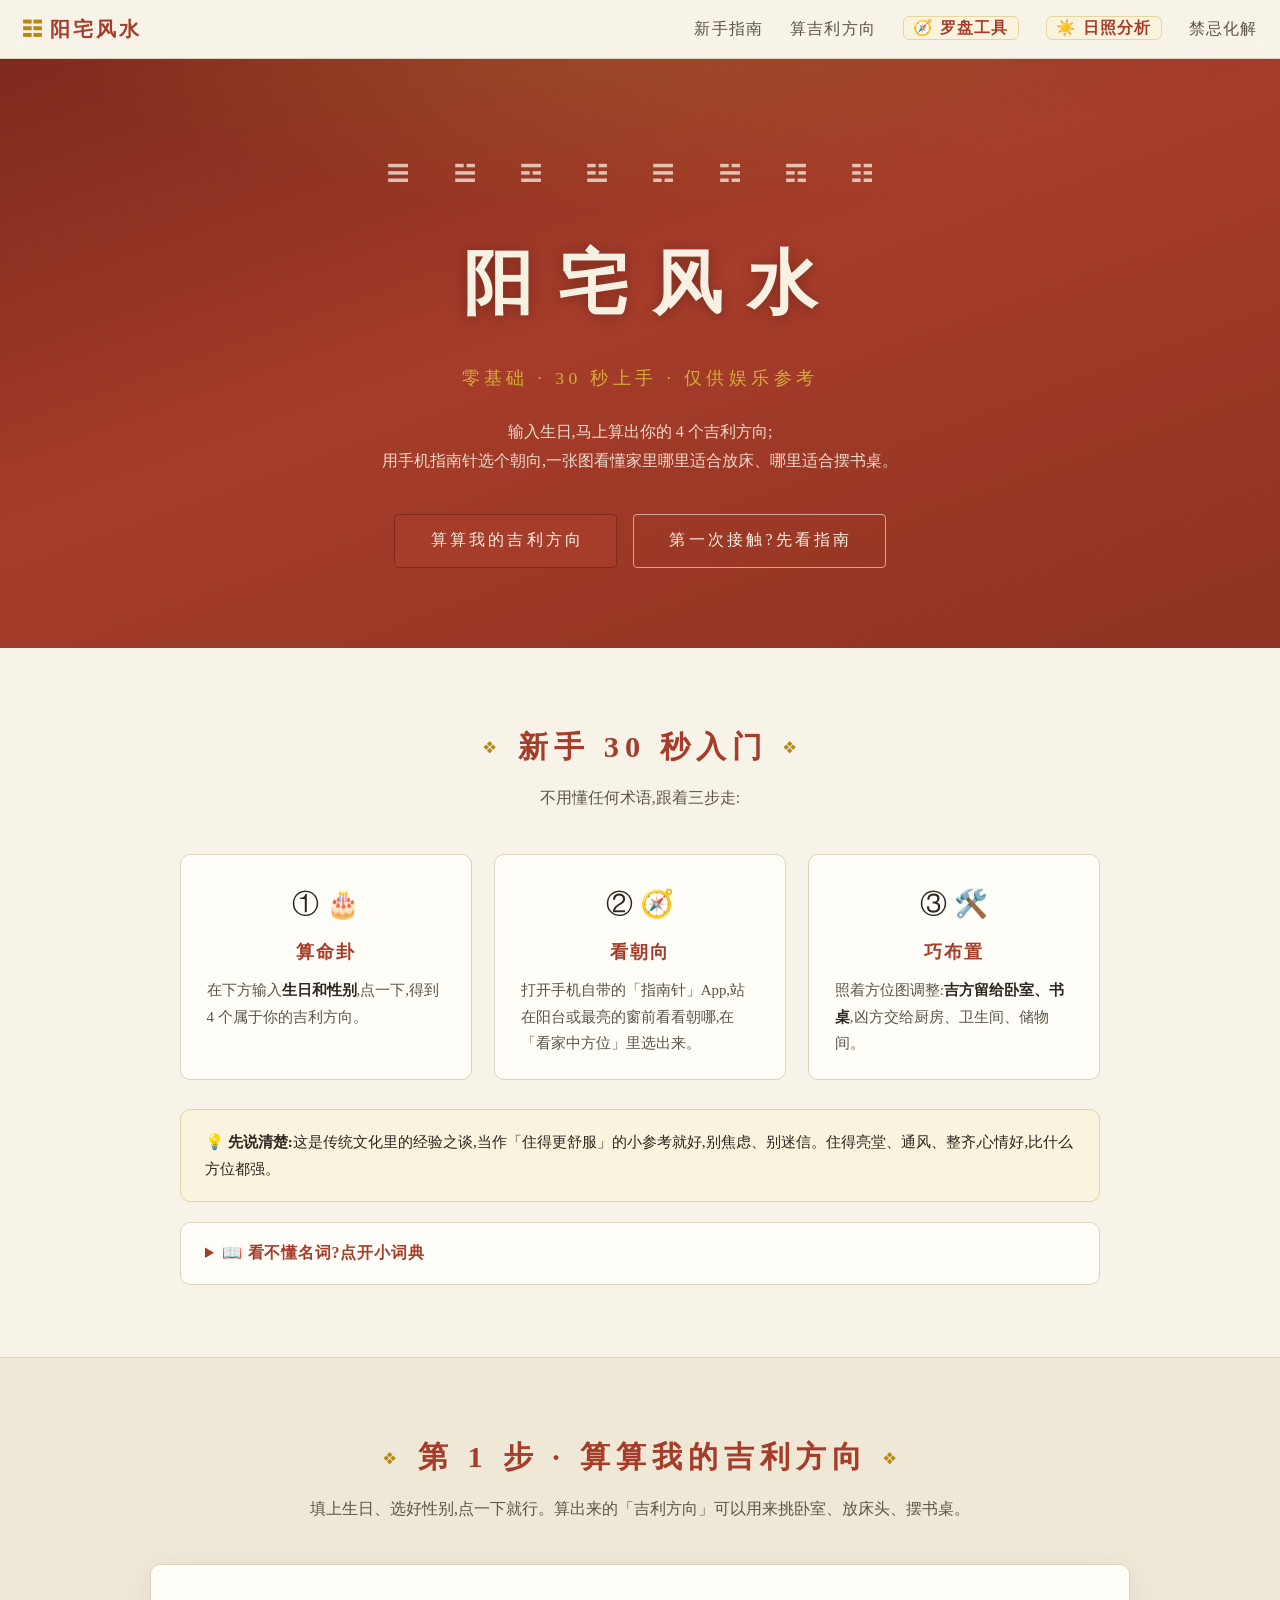
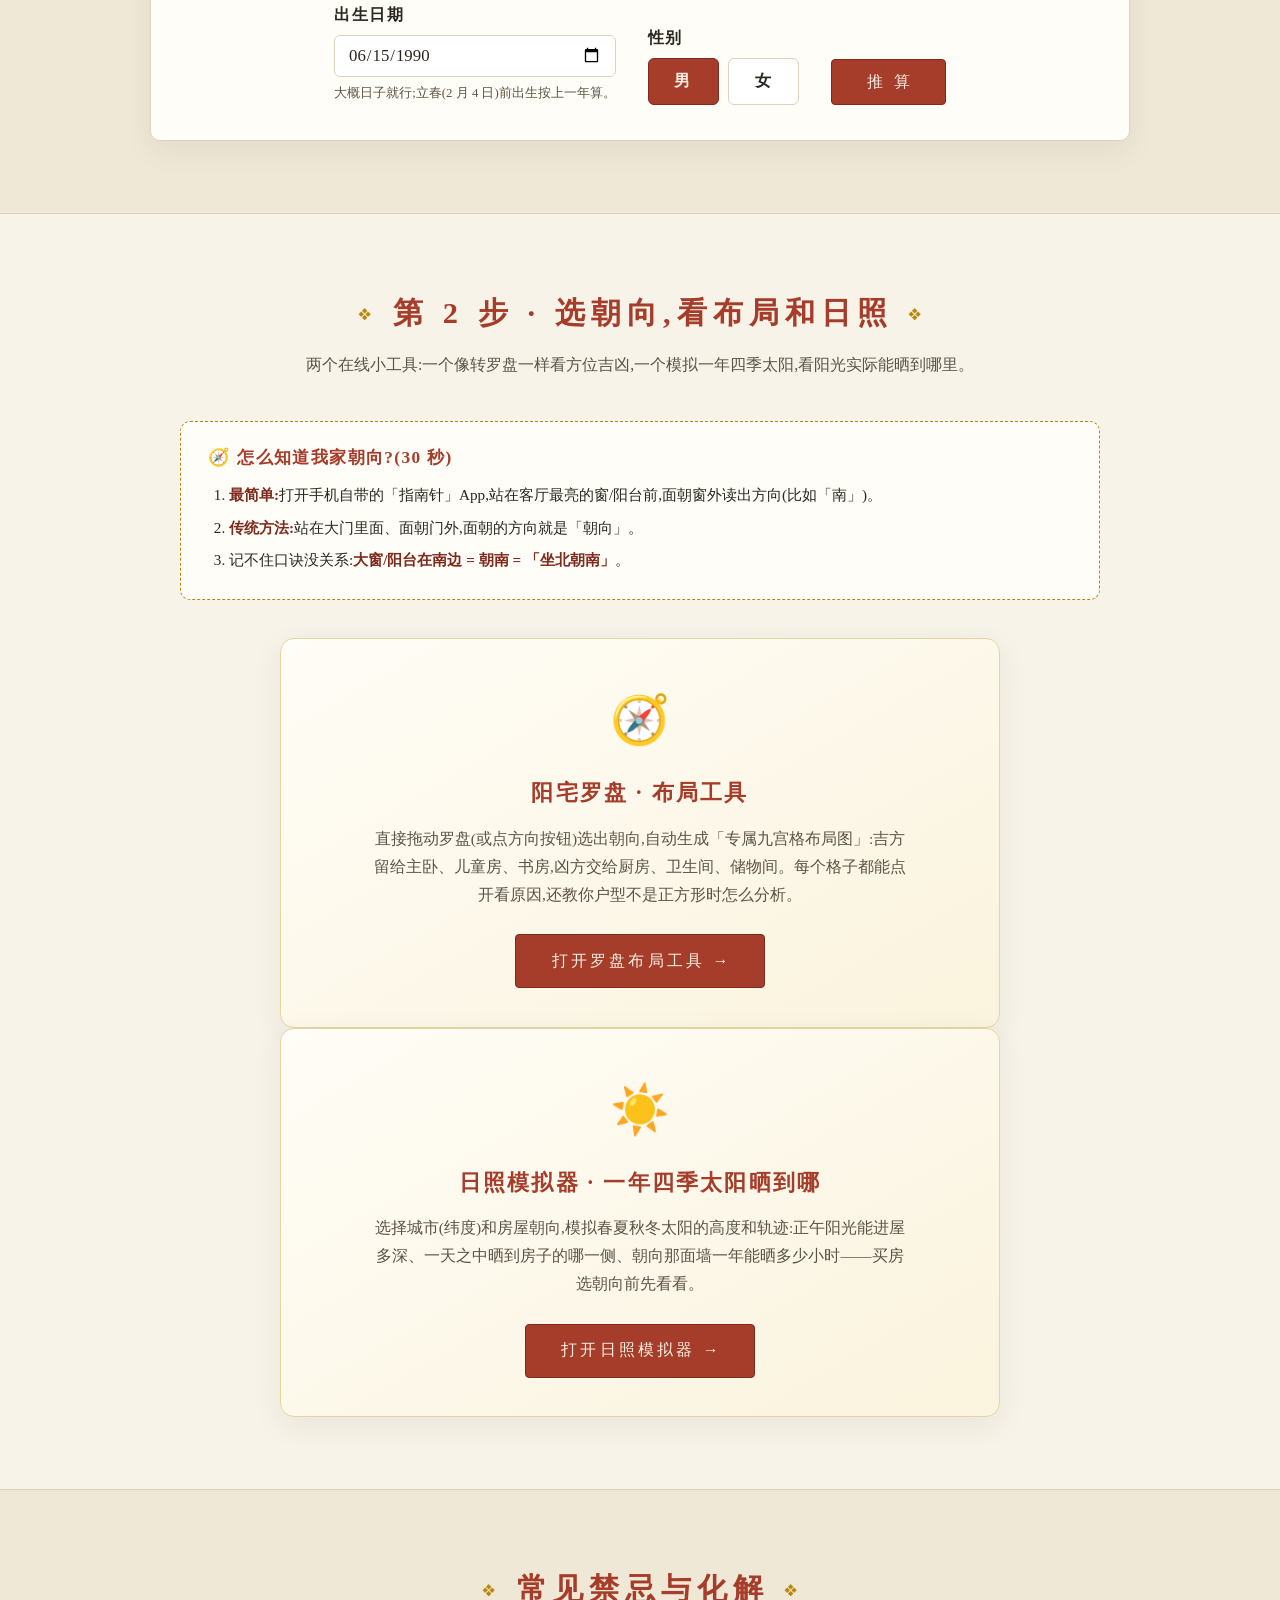
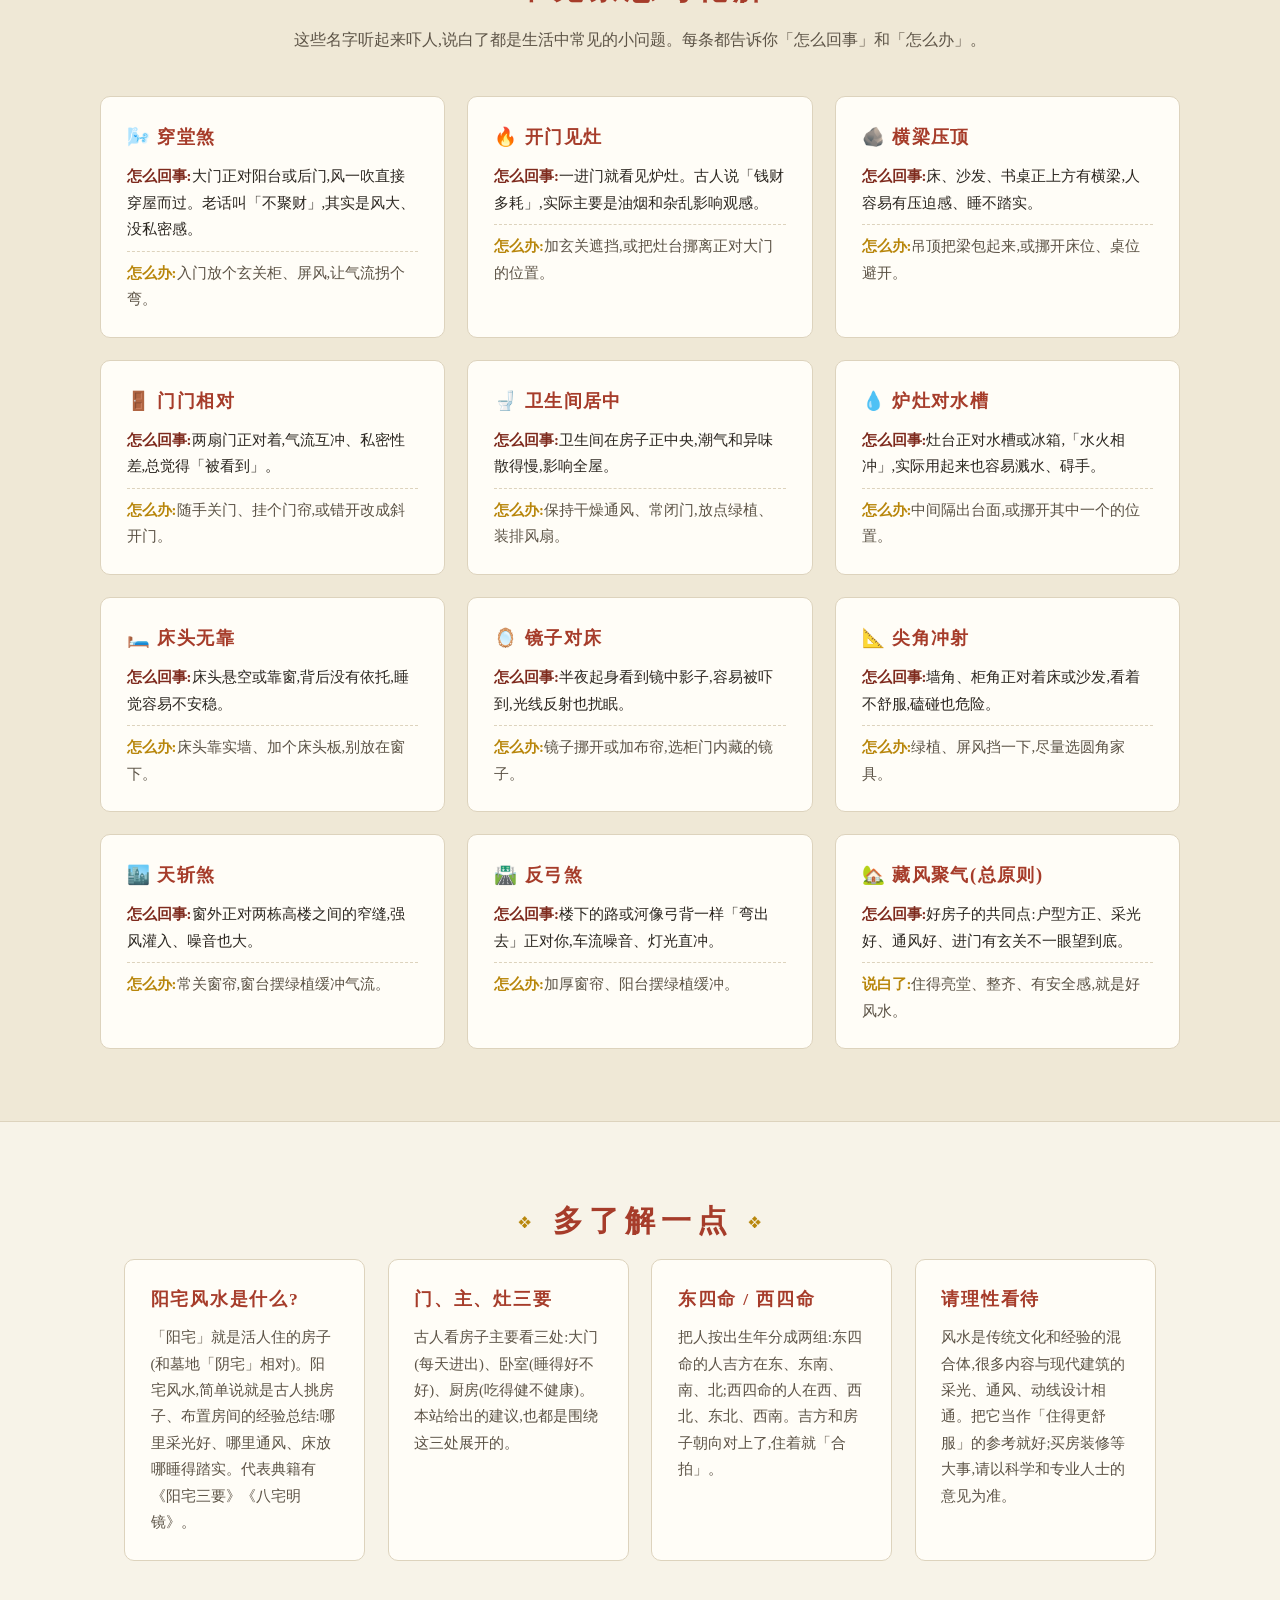
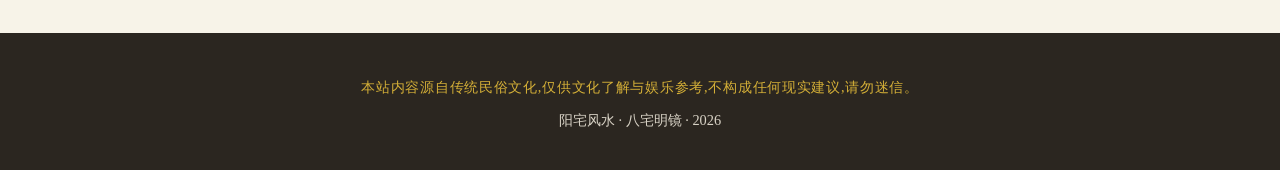
==== commit 6e4db30c: "新增日照模拟器与「非九宫格户型」分析方法 - sunlight.html:按纬度+朝向模拟一年四季太阳(ENU 向量法计算高度/方位角)   · 四季卡片:日出日落、昼长、朝向墙面受晒时长、正午太阳高" ====
--- a/index.html
+++ b/index.html
@@ -17,9 +17,9 @@
     <div class="nav-links">
       <a href="#guide">新手指南</a>
       <a href="#calc">算吉利方向</a>
-      <a href="#house">看家中方位</a>
+      <a class="nav-app" href="luopan.html">🧭 罗盘工具</a>
+      <a class="nav-app" href="sunlight.html">☀️ 日照分析</a>
       <a href="#knowledge">禁忌化解</a>
-      <a class="nav-app" href="luopan.html">🧭 罗盘工具</a>
     </div>
   </nav>
 
@@ -122,10 +122,10 @@
       </div>
     </section>
 
-    <!-- 罗盘工具入口 -->
+    <!-- 在线工具入口 -->
     <section id="house" class="section">
-      <h2 class="section-title">第 2 步 · 罗盘布局工具</h2>
-      <p class="section-intro">像转动真罗盘一样选出你家朝向,马上得到一张九宫格布局图:主卧放哪、厨房卫生间放哪,点一点格子就看懂。</p>
+      <h2 class="section-title">第 2 步 · 选朝向,看布局和日照</h2>
+      <p class="section-intro">两个在线小工具:一个像转罗盘一样看方位吉凶,一个模拟一年四季太阳,看阳光实际能晒到哪里。</p>
 
       <div class="howto">
         <h3>🧭 怎么知道我家朝向?(30 秒)</h3>
@@ -139,8 +139,15 @@
       <div class="app-promo">
         <div class="app-promo-icon">🧭</div>
         <h3>阳宅罗盘 · 布局工具</h3>
-        <p>直接拖动罗盘(或点方向按钮)选出朝向,自动生成「专属九宫格布局图」:吉方留给主卧、儿童房、书房,凶方交给厨房、卫生间、储物间。每个格子都能点开看原因。</p>
+        <p>直接拖动罗盘(或点方向按钮)选出朝向,自动生成「专属九宫格布局图」:吉方留给主卧、儿童房、书房,凶方交给厨房、卫生间、储物间。每个格子都能点开看原因,还教你户型不是正方形时怎么分析。</p>
         <a class="btn btn-primary" href="luopan.html">打开罗盘布局工具 →</a>
+      </div>
+
+      <div class="app-promo">
+        <div class="app-promo-icon">☀️</div>
+        <h3>日照模拟器 · 一年四季太阳晒到哪</h3>
+        <p>选择城市(纬度)和房屋朝向,模拟春夏秋冬太阳的高度和轨迹:正午阳光能进屋多深、一天之中晒到房子的哪一侧、朝向那面墙一年能晒多少小时——买房选朝向前先看看。</p>
+        <a class="btn btn-primary" href="sunlight.html">打开日照模拟器 →</a>
       </div>
     </section>
 
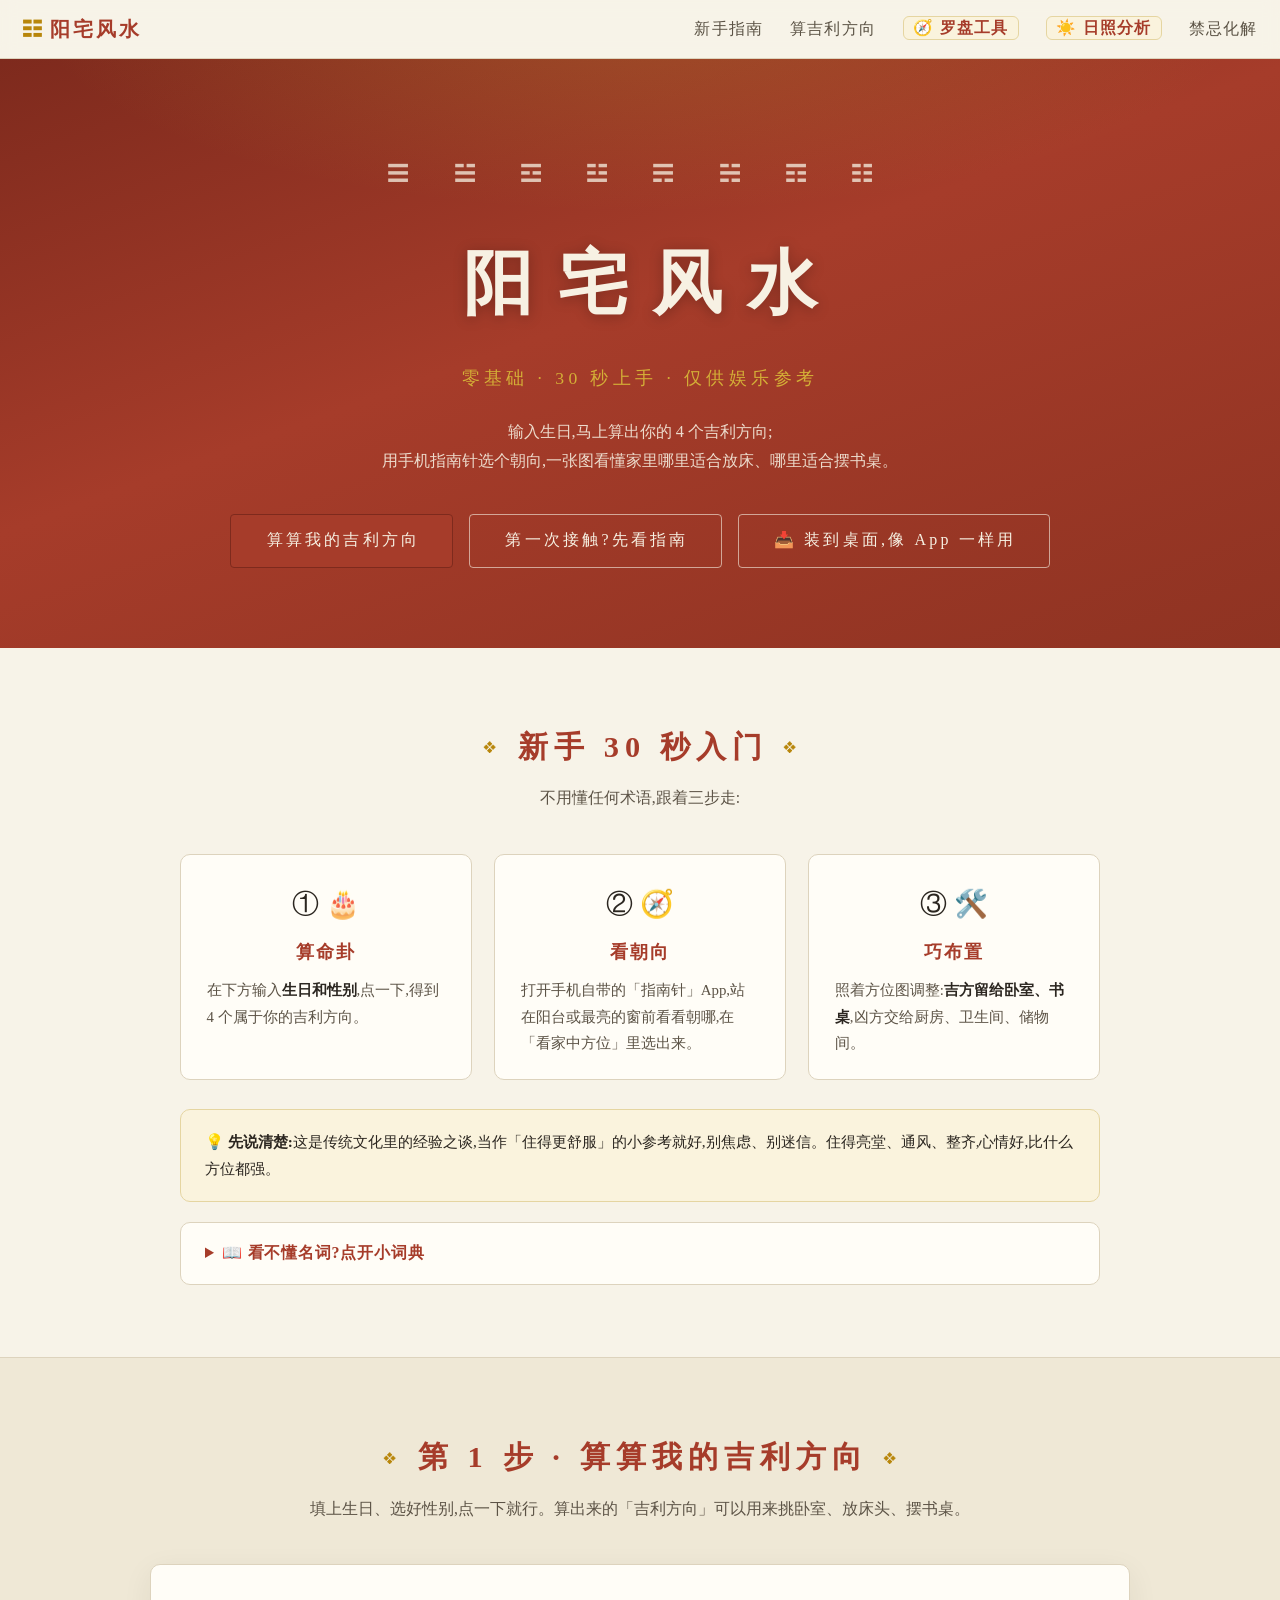
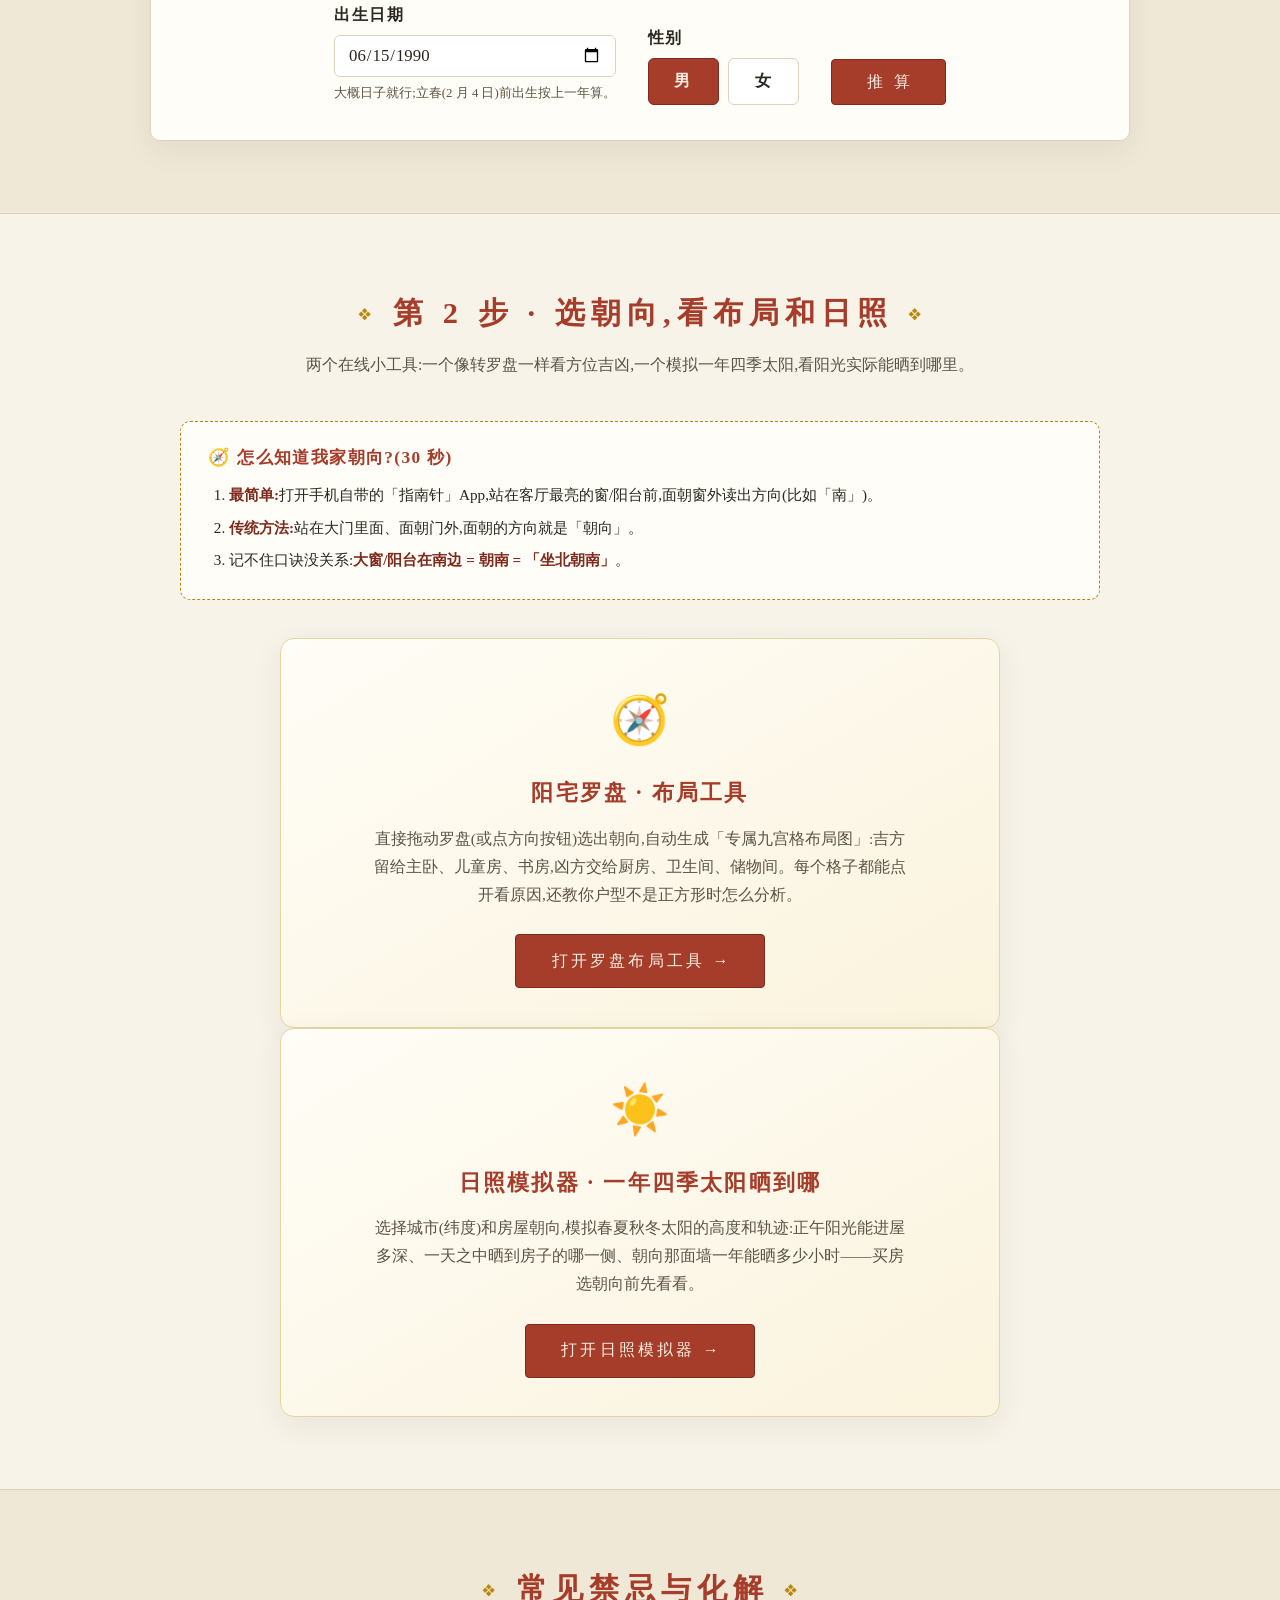
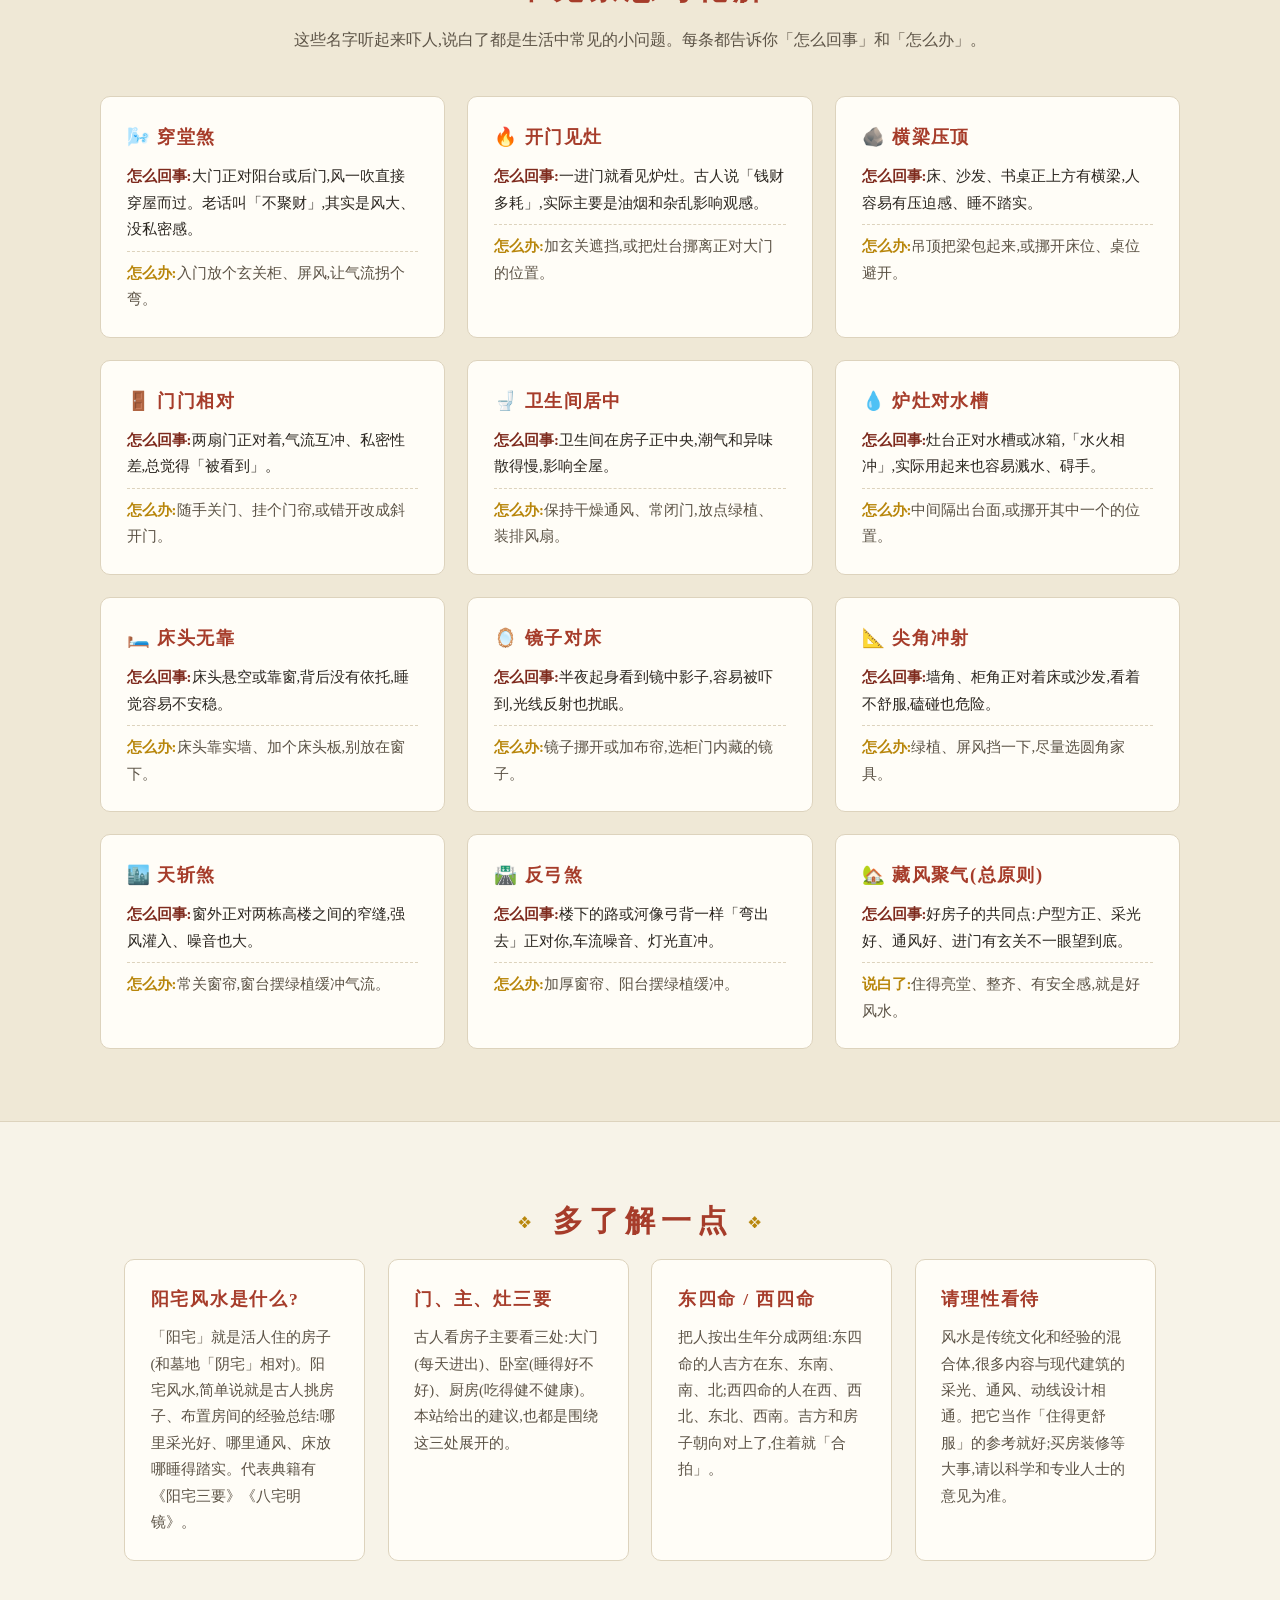
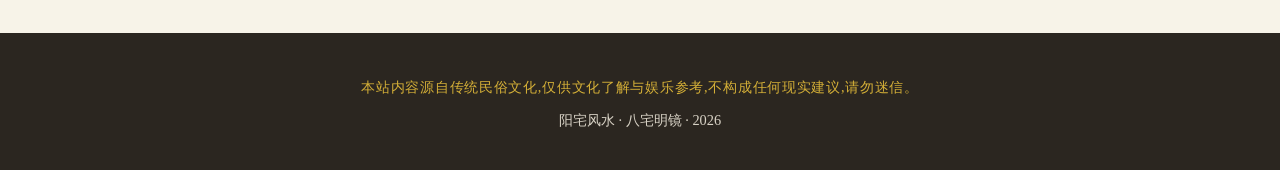
==== commit d6fb660c: "支持安装到桌面/主屏幕(PWA) - 生成 PNG 图标(192/512/maskable/apple-touch 180),qlmanage 栅格化 - manifest 完善:scope/star" ====
--- a/index.html
+++ b/index.html
@@ -7,7 +7,11 @@
   <meta name="description" content="小白友好的阳宅风水入门工具:输入生日算出你的吉利方位,手机指南针看朝向,一张图看懂家里哪里适合放床、哪里适合放书桌。传统文化参考,请勿迷信。" />
   <link rel="icon" href="data:image/svg+xml,%3Csvg xmlns='http://www.w3.org/2000/svg' viewBox='0 0 100 100'%3E%3Ccircle cx='50' cy='50' r='46' fill='%23a63c2a'/%3E%3Ctext x='50' y='66' font-size='52' text-anchor='middle' fill='%23f7f1e3'%3E%E5%AE%85%3C/text%3E%3C/svg%3E" />
   <meta name="theme-color" content="#a63c2a" />
+  <meta name="apple-mobile-web-app-capable" content="yes" />
+  <meta name="apple-mobile-web-app-status-bar-style" content="black-translucent" />
+  <meta name="apple-mobile-web-app-title" content="阳宅风水" />
   <link rel="manifest" href="manifest.webmanifest" />
+  <link rel="apple-touch-icon" href="icons/apple-touch-icon.png" />
   <link rel="stylesheet" href="css/style.css" />
 </head>
 <body>
@@ -34,6 +38,7 @@
     <div class="hero-actions">
       <a class="btn btn-primary" href="#calc">算算我的吉利方向</a>
       <a class="btn btn-ghost" href="#guide">第一次接触?先看指南</a>
+      <button class="btn btn-ghost install-btn" type="button">📥 装到桌面,像 App 一样用</button>
     </div>
   </header>
 
@@ -250,5 +255,9 @@
   </footer>
 
   <script src="js/app.js"></script>
+  <script src="js/install.js"></script>
+  <script>
+    if ('serviceWorker' in navigator) addEventListener('load', () => navigator.serviceWorker.register('sw.js'));
+  </script>
 </body>
 </html>
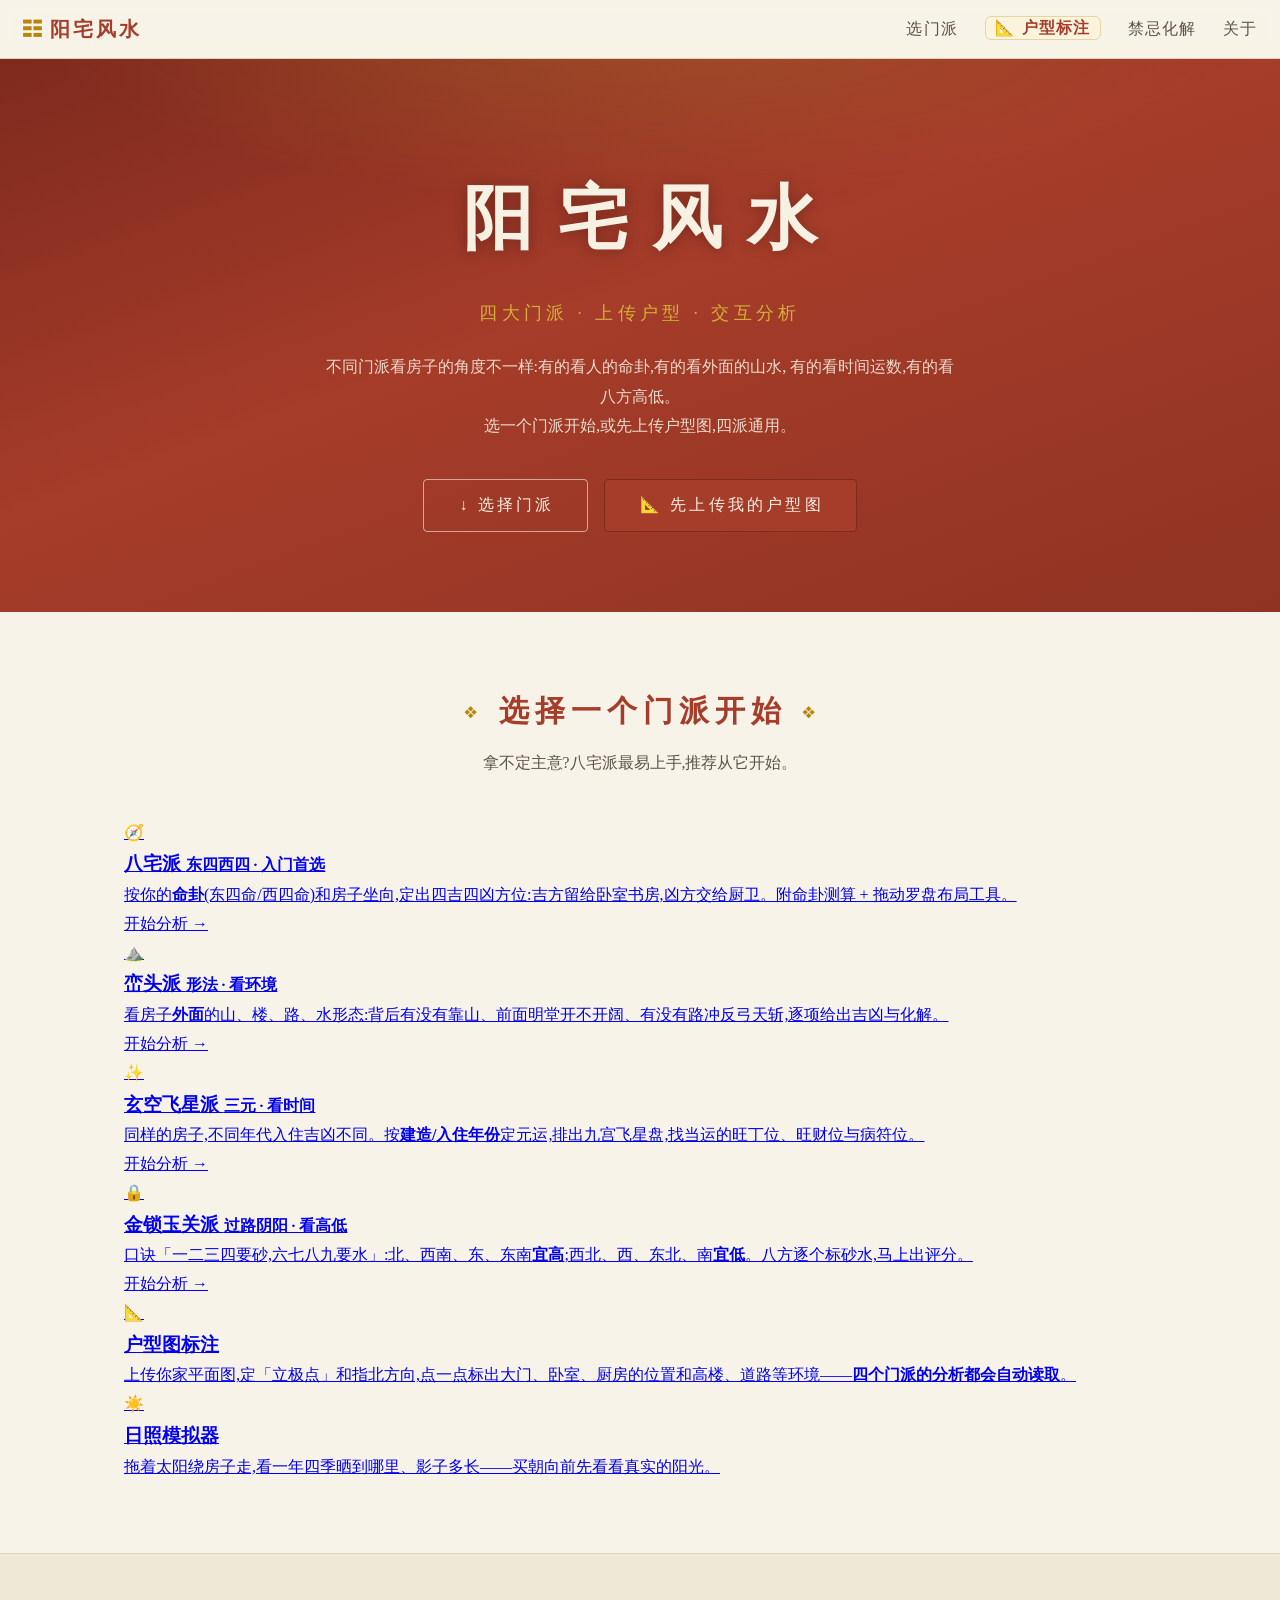
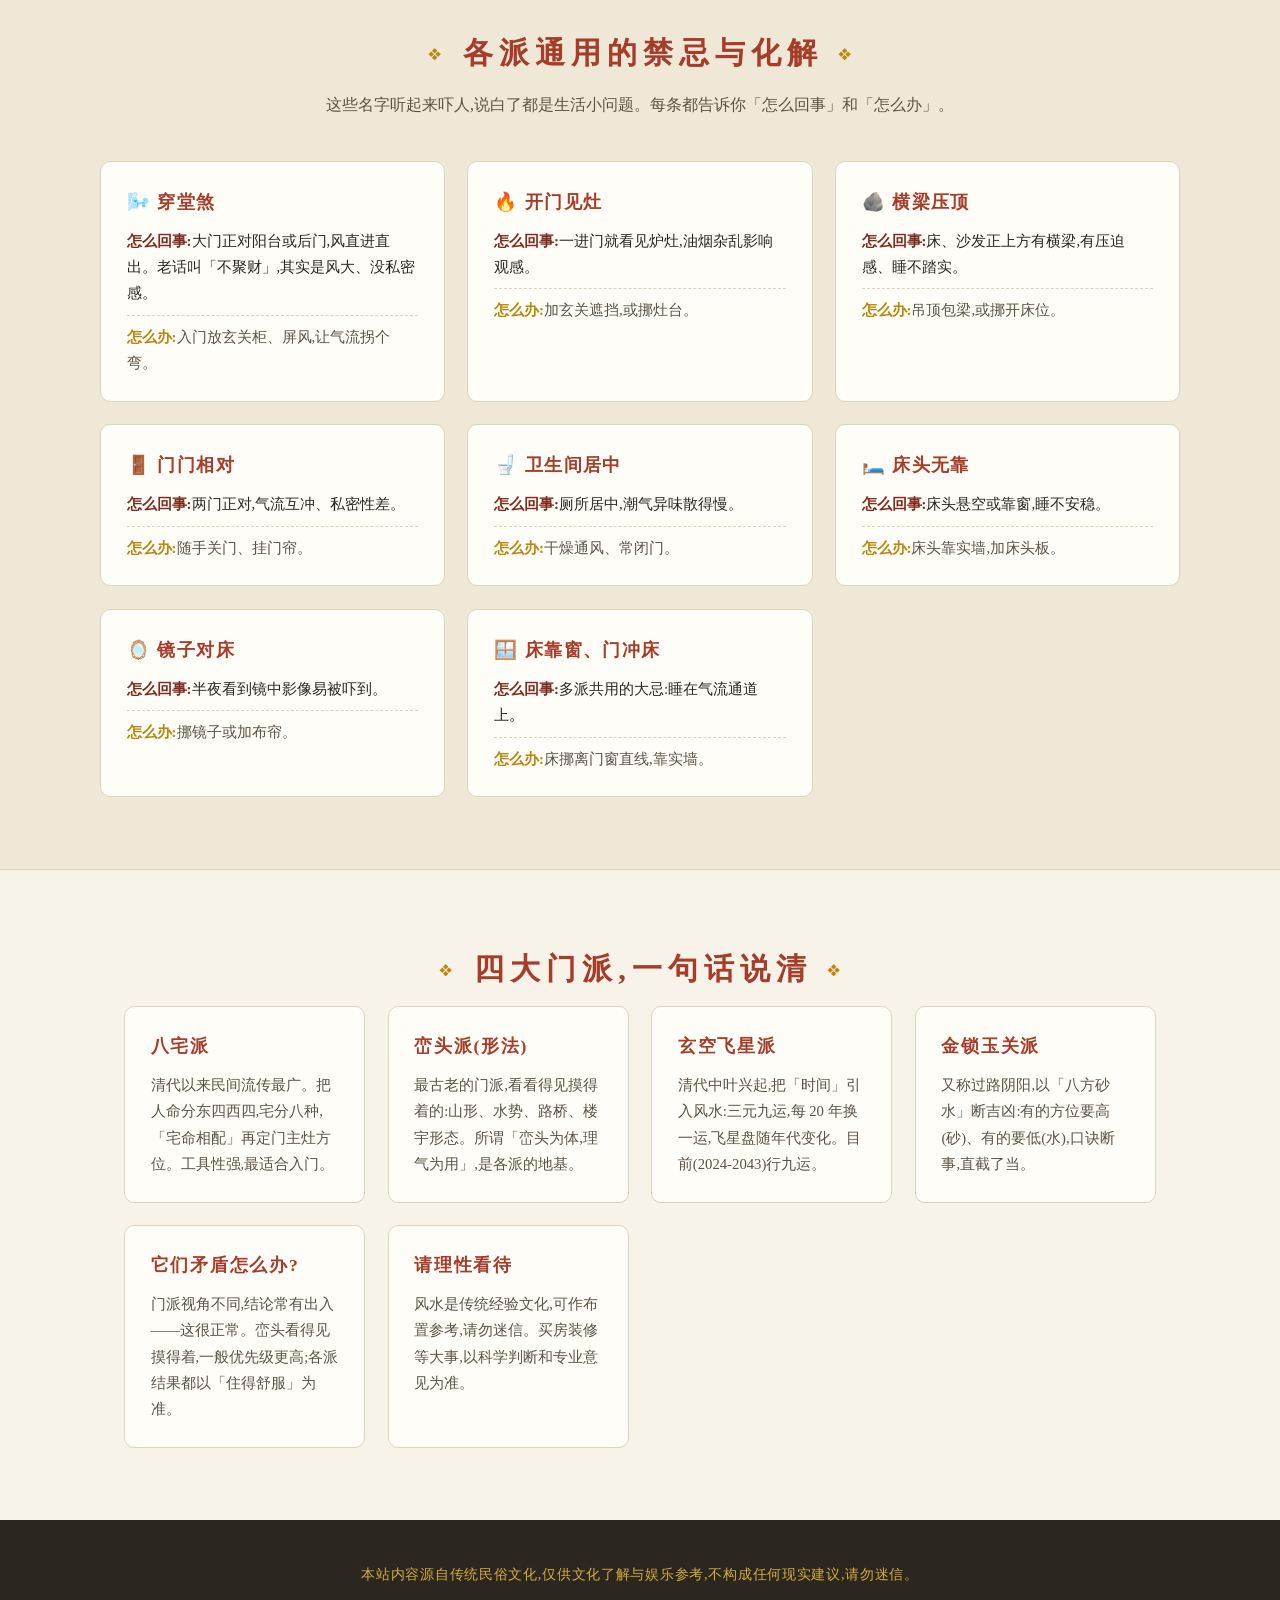
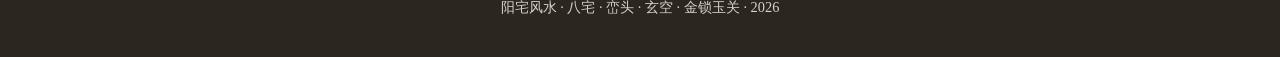
==== commit e743e704: "新增四大门派体系:峦头、玄空飞星、金锁玉关 + 户型图标注器 - 首页改版:第一屏为门派选择(八宅/峦头/玄空/金锁 + 通用工具卡) - upload.html 户型图标注器:上传平面图(仅本地处理" ====
--- a/index.html
+++ b/index.html
@@ -3,9 +3,8 @@
 <head>
   <meta charset="UTF-8" />
   <meta name="viewport" content="width=device-width, initial-scale=1.0" />
-  <title>阳宅风水入门 · 三步算出你的吉利方位</title>
-  <meta name="description" content="小白友好的阳宅风水入门工具:输入生日算出你的吉利方位,手机指南针看朝向,一张图看懂家里哪里适合放床、哪里适合放书桌。传统文化参考,请勿迷信。" />
-  <link rel="icon" href="data:image/svg+xml,%3Csvg xmlns='http://www.w3.org/2000/svg' viewBox='0 0 100 100'%3E%3Ccircle cx='50' cy='50' r='46' fill='%23a63c2a'/%3E%3Ctext x='50' y='66' font-size='52' text-anchor='middle' fill='%23f7f1e3'%3E%E5%AE%85%3C/text%3E%3C/svg%3E" />
+  <title>阳宅风水 · 选个门派开始分析</title>
+  <meta name="description" content="阳宅风水四大门派在线分析:八宅派、峦头派、玄空飞星派、金锁玉关派,支持上传自己的户型图标注分析。传统文化参考,请勿迷信。" />
   <meta name="theme-color" content="#a63c2a" />
   <meta name="apple-mobile-web-app-capable" content="yes" />
   <meta name="apple-mobile-web-app-status-bar-style" content="black-translucent" />
@@ -19,231 +18,104 @@
   <nav class="nav">
     <a class="brand" href="#home"><span class="brand-gua">☷</span>阳宅风水</a>
     <div class="nav-links">
-      <a href="#guide">新手指南</a>
-      <a href="#calc">算吉利方向</a>
-      <a class="nav-app" href="luopan.html">🧭 罗盘工具</a>
-      <a class="nav-app" href="sunlight.html">☀️ 日照分析</a>
+      <a href="#schools">选门派</a>
+      <a class="nav-app" href="upload.html">📐 户型标注</a>
       <a href="#knowledge">禁忌化解</a>
+      <a href="#about">关于</a>
     </div>
   </nav>
 
-  <header class="hero" id="home">
-    <div class="hero-gua" aria-hidden="true">☰ ☱ ☲ ☳ ☴ ☵ ☶ ☷</div>
+  <header class="hero hero-compact" id="home">
     <h1>阳宅风水</h1>
-    <p class="hero-sub">零基础 · 30 秒上手 · 仅供娱乐参考</p>
+    <p class="hero-sub">四大门派 · 上传户型 · 交互分析</p>
     <p class="hero-desc">
-      输入生日,马上算出你的 4 个吉利方向;<br class="mobile-hide" />
-      用手机指南针选个朝向,一张图看懂家里哪里适合放床、哪里适合摆书桌。
+      不同门派看房子的角度不一样:有的看<span class="hl">人的命卦</span>,有的看<span class="hl">外面的山水</span>,
+      有的看<span class="hl">时间运数</span>,有的看<span class="hl">八方高低</span>。<br class="mobile-hide" />
+      选一个门派开始,或先上传户型图,四派通用。
     </p>
     <div class="hero-actions">
-      <a class="btn btn-primary" href="#calc">算算我的吉利方向</a>
-      <a class="btn btn-ghost" href="#guide">第一次接触?先看指南</a>
-      <button class="btn btn-ghost install-btn" type="button">📥 装到桌面,像 App 一样用</button>
+      <a class="btn btn-ghost" href="#schools">↓ 选择门派</a>
+      <a class="btn btn-primary" href="upload.html">📐 先上传我的户型图</a>
     </div>
   </header>
 
   <main>
 
-    <!-- 新手指南 -->
-    <section id="guide" class="section">
-      <h2 class="section-title">新手 30 秒入门</h2>
-      <p class="section-intro">不用懂任何术语,跟着三步走:</p>
-      <div class="steps">
-        <div class="step">
-          <div class="step-num">① 🎂</div>
-          <h3>算命卦</h3>
-          <p>在下方输入<b>生日和性别</b>,点一下,得到 4 个属于你的吉利方向。</p>
-        </div>
-        <div class="step">
-          <div class="step-num">② 🧭</div>
-          <h3>看朝向</h3>
-          <p>打开手机自带的「指南针」App,站在阳台或最亮的窗前看看朝哪,在「看家中方位」里选出来。</p>
-        </div>
-        <div class="step">
-          <div class="step-num">③ 🛠️</div>
-          <h3>巧布置</h3>
-          <p>照着方位图调整:<b>吉方留给卧室、书桌</b>,凶方交给厨房、卫生间、储物间。</p>
-        </div>
+    <!-- 选门派 -->
+    <section id="schools" class="section">
+      <h2 class="section-title">选择一个门派开始</h2>
+      <p class="section-intro">拿不定主意?八宅派最易上手,推荐从它开始。</p>
+
+      <div class="school-grid">
+        <a class="school-card school-bazhai" href="luopan.html">
+          <div class="school-icon">🧭</div>
+          <h3>八宅派 <small>东四西四 · 入门首选</small></h3>
+          <p>按你的<b>命卦</b>(东四命/西四命)和房子坐向,定出四吉四凶方位:吉方留给卧室书房,凶方交给厨卫。附命卦测算 + 拖动罗盘布局工具。</p>
+          <span class="school-go">开始分析 →</span>
+        </a>
+
+        <a class="school-card school-luantou" href="luantou.html">
+          <div class="school-icon">⛰️</div>
+          <h3>峦头派 <small>形法 · 看环境</small></h3>
+          <p>看房子<b>外面</b>的山、楼、路、水形态:背后有没有靠山、前面明堂开不开阔、有没有路冲反弓天斩,逐项给出吉凶与化解。</p>
+          <span class="school-go">开始分析 →</span>
+        </a>
+
+        <a class="school-card school-xuankong" href="xuankong.html">
+          <div class="school-icon">✨</div>
+          <h3>玄空飞星派 <small>三元 · 看时间</small></h3>
+          <p>同样的房子,不同年代入住吉凶不同。按<b>建造/入住年份</b>定元运,排出九宫飞星盘,找当运的旺丁位、旺财位与病符位。</p>
+          <span class="school-go">开始分析 →</span>
+        </a>
+
+        <a class="school-card school-jinsuo" href="jinsuo.html">
+          <div class="school-icon">🔒</div>
+          <h3>金锁玉关派 <small>过路阴阳 · 看高低</small></h3>
+          <p>口诀「一二三四要砂,六七八九要水」:北、西南、东、东南<b>宜高</b>;西北、西、东北、南<b>宜低</b>。八方逐个标砂水,马上出评分。</p>
+          <span class="school-go">开始分析 →</span>
+        </a>
       </div>
-      <div class="tip-box">
-        💡 <b>先说清楚:</b>这是传统文化里的经验之谈,当作「住得更舒服」的小参考就好,别焦虑、别迷信。住得亮堂、通风、整齐,心情好,比什么方位都强。
-      </div>
-      <details class="glossary">
-        <summary>📖 看不懂名词?点开小词典</summary>
-        <div>
-          <p><b>命卦:</b>把你的出生年份换算成一个「卦」,代表你个人的方位偏好,分东四命、西四命两种。</p>
-          <p><b>东四命 / 西四命:</b>人分两组。东四命的吉方在<b>北、东、东南、南</b>;西四命在<b>西、西北、东北、西南</b>。</p>
-          <p><b>八宅:</b>把房子按坐向分成八种(坎宅、离宅……),每种房子的吉凶方位图不一样。</p>
-          <p><b>生气 / 延年 / 天医 / 伏位:</b>四个吉利方向的老名字,分别偏向事业、感情、健康、安稳。</p>
-          <p><b>绝命 / 五鬼 / 六煞 / 祸害:</b>四个不吉利方向的老名字,让床和大门离远一点就好。</p>
-        </div>
-      </details>
-    </section>
 
-    <!-- 命卦测算 -->
-    <section id="calc" class="section section-alt">
-      <h2 class="section-title">第 1 步 · 算算我的吉利方向</h2>
-      <p class="section-intro">填上生日、选好性别,点一下就行。算出来的「吉利方向」可以用来挑卧室、放床头、摆书桌。</p>
-      <div class="calc-card">
-        <form id="calc-form" class="calc-form">
-          <div class="field">
-            <label for="birthdate">出生日期</label>
-            <input type="date" id="birthdate" name="birthdate" value="1990-06-15" required />
-            <small>大概日子就行;立春(2 月 4 日)前出生按上一年算。</small>
-          </div>
-          <div class="field">
-            <label>性别</label>
-            <div class="radio-row">
-              <label class="radio"><input type="radio" name="gender" value="male" checked /><span>男</span></label>
-              <label class="radio"><input type="radio" name="gender" value="female" /><span>女</span></label>
-            </div>
-          </div>
-          <button type="submit" class="btn btn-primary">推 算</button>
-        </form>
-
-        <div id="calc-result" class="calc-result" hidden>
-          <div class="result-head">
-            <div class="gua-badge"><span id="result-gua-symbol"></span><strong id="result-gua-name"></strong><em id="result-gua-trigram"></em></div>
-            <div class="result-meta">
-              <p id="result-year"></p>
-            </div>
-          </div>
-          <div class="plain-summary" id="result-summary"></div>
-          <div class="result-body">
-            <div class="result-compass" id="calc-compass"></div>
-            <div class="result-lists">
-              <div class="list-block good">
-                <h3>✅ 四个吉利方向(多用)</h3>
-                <ul id="result-good"></ul>
-              </div>
-              <div class="list-block bad">
-                <h3>🚫 四个不吉利方向(少待)</h3>
-                <ul id="result-bad"></ul>
-              </div>
-              <p class="sleep-tip" id="result-sleep"></p>
-            </div>
-          </div>
-        </div>
+      <div class="tool-row">
+        <a class="tool-card" href="upload.html">
+          <div class="tool-icon">📐</div>
+          <h3>户型图标注</h3>
+          <p>上传你家平面图,定「立极点」和指北方向,点一点标出大门、卧室、厨房的位置和高楼、道路等环境——<b>四个门派的分析都会自动读取</b>。</p>
+        </a>
+        <a class="tool-card" href="sunlight.html">
+          <div class="tool-icon">☀️</div>
+          <h3>日照模拟器</h3>
+          <p>拖着太阳绕房子走,看一年四季晒到哪里、影子多长——买朝向前先看看真实的阳光。</p>
+        </a>
       </div>
     </section>
 
-    <!-- 在线工具入口 -->
-    <section id="house" class="section">
-      <h2 class="section-title">第 2 步 · 选朝向,看布局和日照</h2>
-      <p class="section-intro">两个在线小工具:一个像转罗盘一样看方位吉凶,一个模拟一年四季太阳,看阳光实际能晒到哪里。</p>
-
-      <div class="howto">
-        <h3>🧭 怎么知道我家朝向?(30 秒)</h3>
-        <ol>
-          <li><b>最简单:</b>打开手机自带的「指南针」App,站在客厅最亮的窗/阳台前,面朝窗外读出方向(比如「南」)。</li>
-          <li><b>传统方法:</b>站在大门里面、面朝门外,面朝的方向就是「朝向」。</li>
-          <li>记不住口诀没关系:<b>大窗/阳台在南边 = 朝南 = 「坐北朝南」</b>。</li>
-        </ol>
-      </div>
-
-      <div class="app-promo">
-        <div class="app-promo-icon">🧭</div>
-        <h3>阳宅罗盘 · 布局工具</h3>
-        <p>直接拖动罗盘(或点方向按钮)选出朝向,自动生成「专属九宫格布局图」:吉方留给主卧、儿童房、书房,凶方交给厨房、卫生间、储物间。每个格子都能点开看原因,还教你户型不是正方形时怎么分析。</p>
-        <a class="btn btn-primary" href="luopan.html">打开罗盘布局工具 →</a>
-      </div>
-
-      <div class="app-promo">
-        <div class="app-promo-icon">☀️</div>
-        <h3>日照模拟器 · 一年四季太阳晒到哪</h3>
-        <p>选择城市(纬度)和房屋朝向,模拟春夏秋冬太阳的高度和轨迹:正午阳光能进屋多深、一天之中晒到房子的哪一侧、朝向那面墙一年能晒多少小时——买房选朝向前先看看。</p>
-        <a class="btn btn-primary" href="sunlight.html">打开日照模拟器 →</a>
+    <!-- 禁忌 -->
+    <section id="knowledge" class="section section-alt">
+      <h2 class="section-title">各派通用的禁忌与化解</h2>
+      <p class="section-intro">这些名字听起来吓人,说白了都是生活小问题。每条都告诉你「怎么回事」和「怎么办」。</p>
+      <div class="cards">
+        <article class="card"><h3>🌬️ 穿堂煞</h3><p><b>怎么回事:</b>大门正对阳台或后门,风直进直出。老话叫「不聚财」,其实是风大、没私密感。</p><p class="fix"><b>怎么办:</b>入门放玄关柜、屏风,让气流拐个弯。</p></article>
+        <article class="card"><h3>🔥 开门见灶</h3><p><b>怎么回事:</b>一进门就看见炉灶,油烟杂乱影响观感。</p><p class="fix"><b>怎么办:</b>加玄关遮挡,或挪灶台。</p></article>
+        <article class="card"><h3>🪨 横梁压顶</h3><p><b>怎么回事:</b>床、沙发正上方有横梁,有压迫感、睡不踏实。</p><p class="fix"><b>怎么办:</b>吊顶包梁,或挪开床位。</p></article>
+        <article class="card"><h3>🚪 门门相对</h3><p><b>怎么回事:</b>两门正对,气流互冲、私密性差。</p><p class="fix"><b>怎么办:</b>随手关门、挂门帘。</p></article>
+        <article class="card"><h3>🚽 卫生间居中</h3><p><b>怎么回事:</b>厕所居中,潮气异味散得慢。</p><p class="fix"><b>怎么办:</b>干燥通风、常闭门。</p></article>
+        <article class="card"><h3>🛏️ 床头无靠</h3><p><b>怎么回事:</b>床头悬空或靠窗,睡不安稳。</p><p class="fix"><b>怎么办:</b>床头靠实墙,加床头板。</p></article>
+        <article class="card"><h3>🪞 镜子对床</h3><p><b>怎么回事:</b>半夜看到镜中影像易被吓到。</p><p class="fix"><b>怎么办:</b>挪镜子或加布帘。</p></article>
+        <article class="card"><h3>🪟 床靠窗、门冲床</h3><p><b>怎么回事:</b>多派共用的大忌:睡在气流通道上。</p><p class="fix"><b>怎么办:</b>床挪离门窗直线,靠实墙。</p></article>
       </div>
     </section>
 
-    <!-- 风水知识 -->
-    <section id="knowledge" class="section section-alt">
-      <h2 class="section-title">常见禁忌与化解</h2>
-      <p class="section-intro">这些名字听起来吓人,说白了都是生活中常见的小问题。每条都告诉你「怎么回事」和「怎么办」。</p>
-      <div class="cards">
-        <article class="card">
-          <h3>🌬️ 穿堂煞</h3>
-          <p><b>怎么回事:</b>大门正对阳台或后门,风一吹直接穿屋而过。老话叫「不聚财」,其实是风大、没私密感。</p>
-          <p class="fix"><b>怎么办:</b>入门放个玄关柜、屏风,让气流拐个弯。</p>
-        </article>
-        <article class="card">
-          <h3>🔥 开门见灶</h3>
-          <p><b>怎么回事:</b>一进门就看见炉灶。古人说「钱财多耗」,实际主要是油烟和杂乱影响观感。</p>
-          <p class="fix"><b>怎么办:</b>加玄关遮挡,或把灶台挪离正对大门的位置。</p>
-        </article>
-        <article class="card">
-          <h3>🪨 横梁压顶</h3>
-          <p><b>怎么回事:</b>床、沙发、书桌正上方有横梁,人容易有压迫感、睡不踏实。</p>
-          <p class="fix"><b>怎么办:</b>吊顶把梁包起来,或挪开床位、桌位避开。</p>
-        </article>
-        <article class="card">
-          <h3>🚪 门门相对</h3>
-          <p><b>怎么回事:</b>两扇门正对着,气流互冲、私密性差,总觉得「被看到」。</p>
-          <p class="fix"><b>怎么办:</b>随手关门、挂个门帘,或错开改成斜开门。</p>
-        </article>
-        <article class="card">
-          <h3>🚽 卫生间居中</h3>
-          <p><b>怎么回事:</b>卫生间在房子正中央,潮气和异味散得慢,影响全屋。</p>
-          <p class="fix"><b>怎么办:</b>保持干燥通风、常闭门,放点绿植、装排风扇。</p>
-        </article>
-        <article class="card">
-          <h3>💧 炉灶对水槽</h3>
-          <p><b>怎么回事:</b>灶台正对水槽或冰箱,「水火相冲」,实际用起来也容易溅水、碍手。</p>
-          <p class="fix"><b>怎么办:</b>中间隔出台面,或挪开其中一个的位置。</p>
-        </article>
-        <article class="card">
-          <h3>🛏️ 床头无靠</h3>
-          <p><b>怎么回事:</b>床头悬空或靠窗,背后没有依托,睡觉容易不安稳。</p>
-          <p class="fix"><b>怎么办:</b>床头靠实墙、加个床头板,别放在窗下。</p>
-        </article>
-        <article class="card">
-          <h3>🪞 镜子对床</h3>
-          <p><b>怎么回事:</b>半夜起身看到镜中影子,容易被吓到,光线反射也扰眠。</p>
-          <p class="fix"><b>怎么办:</b>镜子挪开或加布帘,选柜门内藏的镜子。</p>
-        </article>
-        <article class="card">
-          <h3>📐 尖角冲射</h3>
-          <p><b>怎么回事:</b>墙角、柜角正对着床或沙发,看着不舒服,磕碰也危险。</p>
-          <p class="fix"><b>怎么办:</b>绿植、屏风挡一下,尽量选圆角家具。</p>
-        </article>
-        <article class="card">
-          <h3>🏙️ 天斩煞</h3>
-          <p><b>怎么回事:</b>窗外正对两栋高楼之间的窄缝,强风灌入、噪音也大。</p>
-          <p class="fix"><b>怎么办:</b>常关窗帘,窗台摆绿植缓冲气流。</p>
-        </article>
-        <article class="card">
-          <h3>🛣️ 反弓煞</h3>
-          <p><b>怎么回事:</b>楼下的路或河像弓背一样「弯出去」正对你,车流噪音、灯光直冲。</p>
-          <p class="fix"><b>怎么办:</b>加厚窗帘、阳台摆绿植缓冲。</p>
-        </article>
-        <article class="card">
-          <h3>🏡 藏风聚气(总原则)</h3>
-          <p><b>怎么回事:</b>好房子的共同点:户型方正、采光好、通风好、进门有玄关不一眼望到底。</p>
-          <p class="fix"><b>说白了:</b>住得亮堂、整齐、有安全感,就是好风水。</p>
-        </article>
-      </div>
-    </section>
-
-    <!-- 多了解一点 -->
+    <!-- 关于 -->
     <section id="about" class="section">
-      <h2 class="section-title">多了解一点</h2>
+      <h2 class="section-title">四大门派,一句话说清</h2>
       <div class="about-grid">
-        <div class="about-item">
-          <h3>阳宅风水是什么?</h3>
-          <p>「阳宅」就是活人住的房子(和墓地「阴宅」相对)。阳宅风水,简单说就是古人挑房子、布置房间的经验总结:哪里采光好、哪里通风、床放哪睡得踏实。代表典籍有《阳宅三要》《八宅明镜》。</p>
-        </div>
-        <div class="about-item">
-          <h3>门、主、灶三要</h3>
-          <p>古人看房子主要看三处:大门(每天进出)、卧室(睡得好不好)、厨房(吃得健不健康)。本站给出的建议,也都是围绕这三处展开的。</p>
-        </div>
-        <div class="about-item">
-          <h3>东四命 / 西四命</h3>
-          <p>把人按出生年分成两组:东四命的人吉方在东、东南、南、北;西四命的人在西、西北、东北、西南。吉方和房子朝向对上了,住着就「合拍」。</p>
-        </div>
-        <div class="about-item">
-          <h3>请理性看待</h3>
-          <p>风水是传统文化和经验的混合体,很多内容与现代建筑的采光、通风、动线设计相通。把它当作「住得更舒服」的参考就好;买房装修等大事,请以科学和专业人士的意见为准。</p>
-        </div>
+        <div class="about-item"><h3>八宅派</h3><p>清代以来民间流传最广。把人命分东四西四,宅分八种,「宅命相配」再定门主灶方位。工具性强,最适合入门。</p></div>
+        <div class="about-item"><h3>峦头派(形法)</h3><p>最古老的门派,看看得见摸得着的:山形、水势、路桥、楼宇形态。所谓「峦头为体,理气为用」,是各派的地基。</p></div>
+        <div class="about-item"><h3>玄空飞星派</h3><p>清代中叶兴起,把「时间」引入风水:三元九运,每 20 年换一运,飞星盘随年代变化。目前(2024-2043)行九运。</p></div>
+        <div class="about-item"><h3>金锁玉关派</h3><p>又称过路阴阳,以「八方砂水」断吉凶:有的方位要高(砂)、有的要低(水),口诀断事,直截了当。</p></div>
+        <div class="about-item"><h3>它们矛盾怎么办?</h3><p>门派视角不同,结论常有出入——这很正常。峦头看得见摸得着,一般优先级更高;各派结果都以「住得舒服」为准。</p></div>
+        <div class="about-item"><h3>请理性看待</h3><p>风水是传统经验文化,可作布置参考,请勿迷信。买房装修等大事,以科学判断和专业意见为准。</p></div>
       </div>
     </section>
 
@@ -251,13 +123,11 @@
 
   <footer class="footer">
     <p class="footer-disclaimer">本站内容源自传统民俗文化,仅供文化了解与娱乐参考,不构成任何现实建议,请勿迷信。</p>
-    <p>阳宅风水 · 八宅明镜 · <span id="footer-year"></span></p>
+    <p>阳宅风水 · 八宅 · 峦头 · 玄空 · 金锁玉关 · <span id="footer-year"></span></p>
   </footer>
 
-  <script src="js/app.js"></script>
   <script src="js/install.js"></script>
-  <script>
-    if ('serviceWorker' in navigator) addEventListener('load', () => navigator.serviceWorker.register('sw.js'));
-  </script>
+  <script>document.getElementById('footer-year').textContent = new Date().getFullYear();
+    if ('serviceWorker' in navigator) addEventListener('load', () => navigator.serviceWorker.register('sw.js'));</script>
 </body>
 </html>
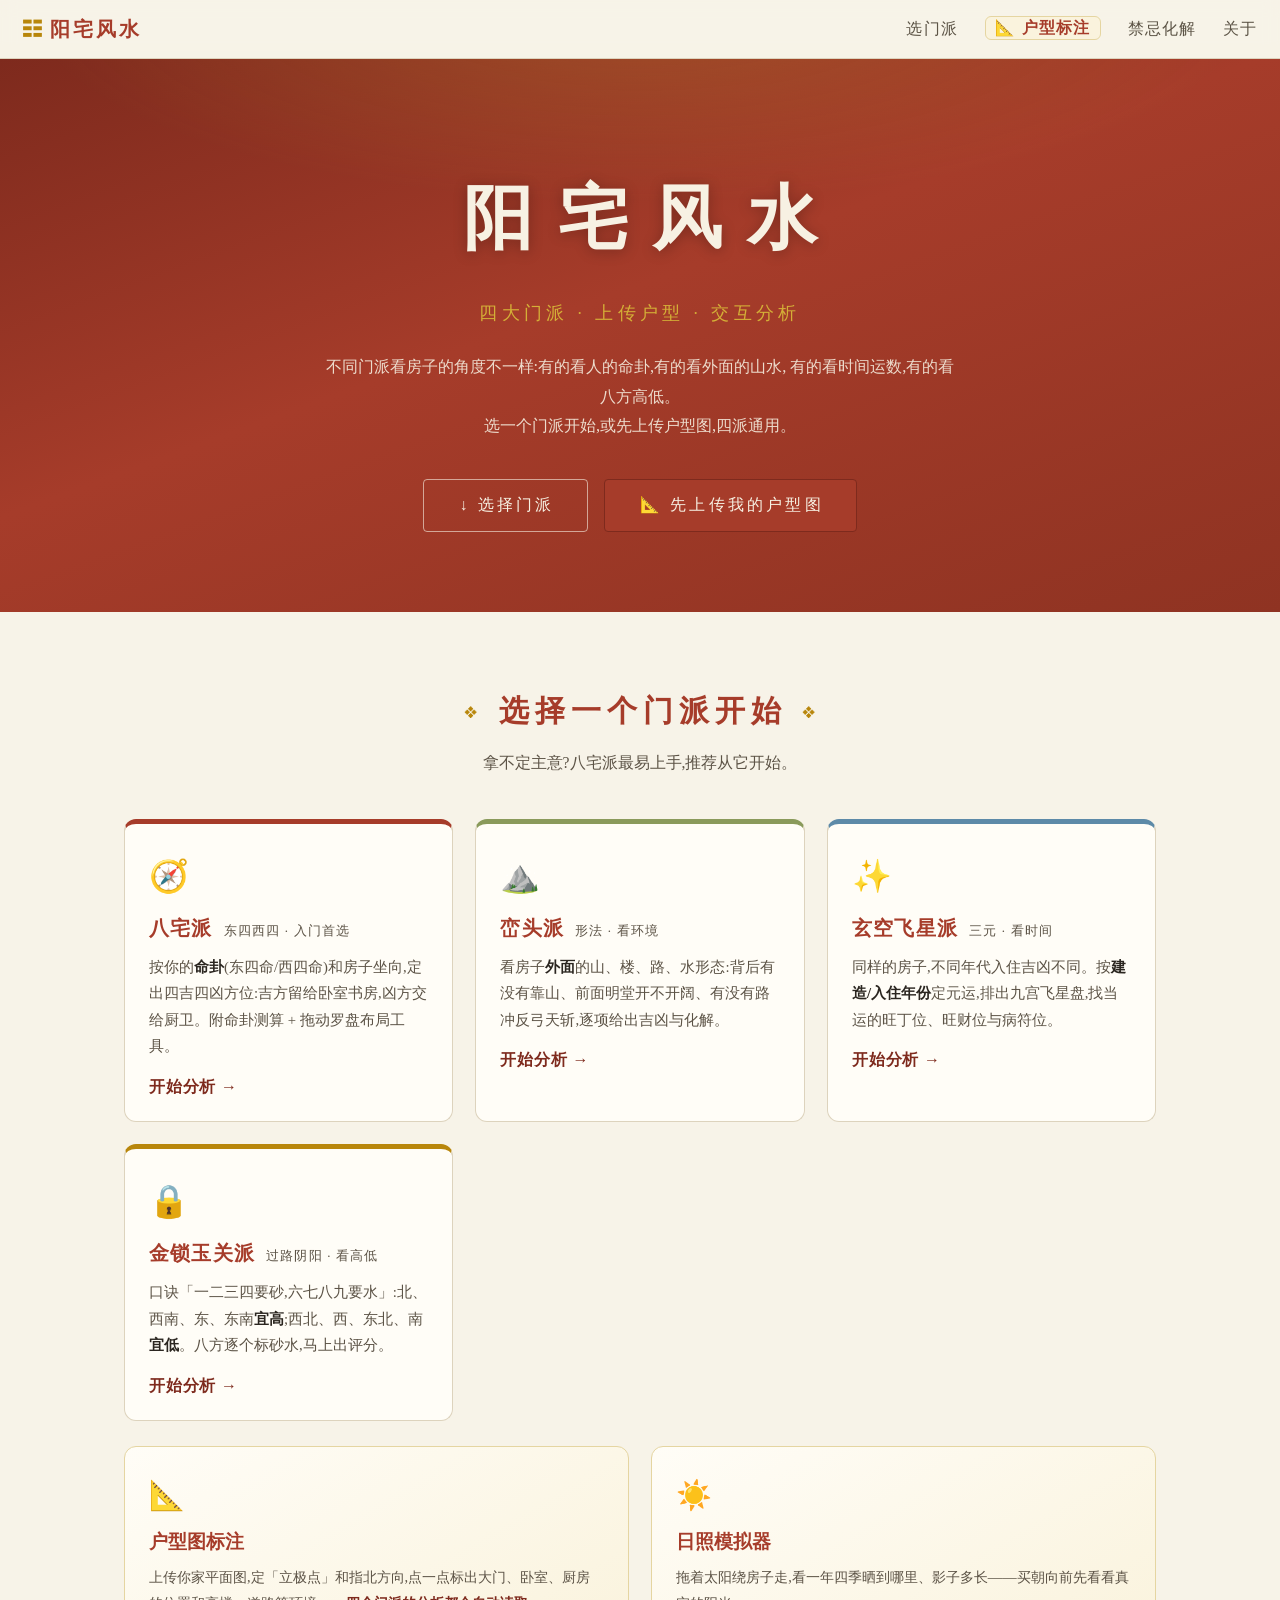
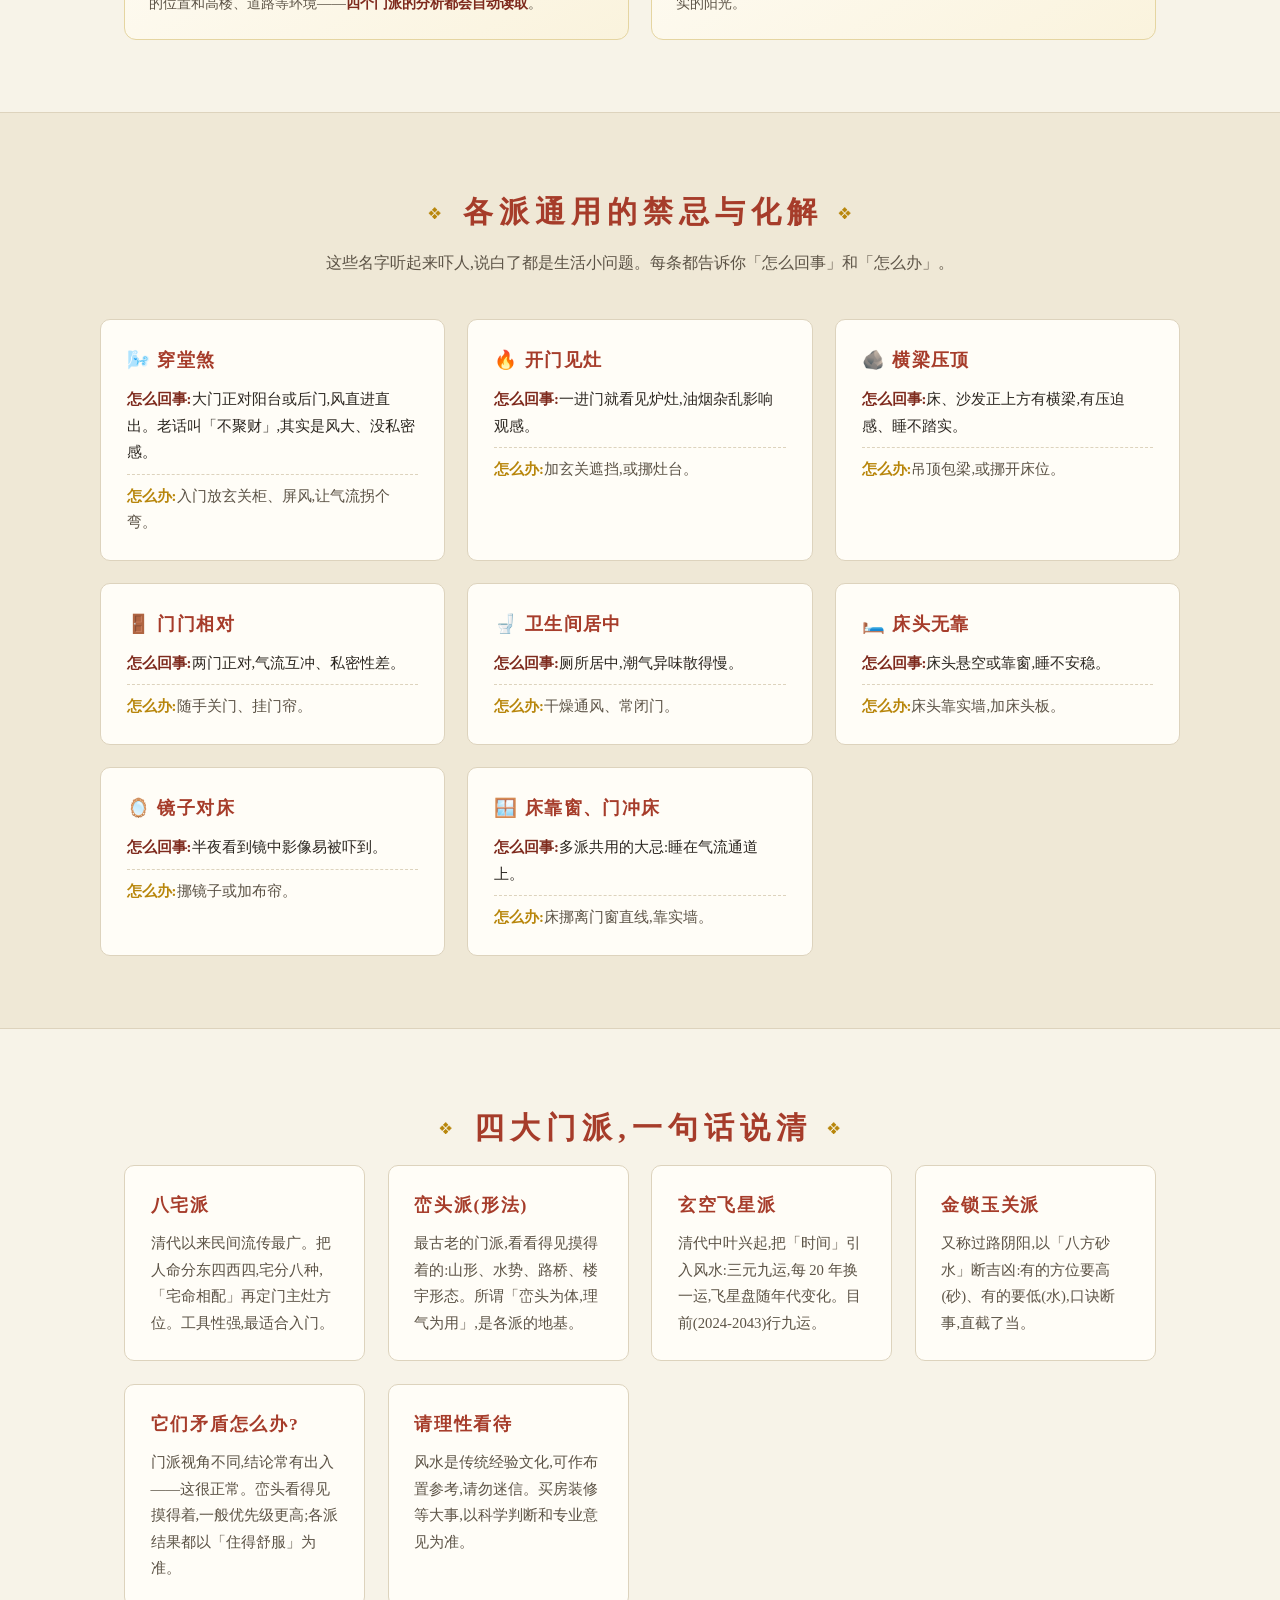
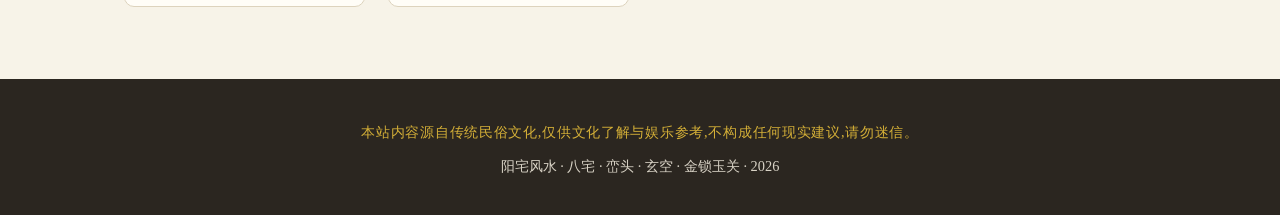
==== commit 7f7c6695: "修复首页漏引 schools.css;新增样式自修复 - index.html 补上 css/schools.css 链接(门派卡片样式) - install.js:检测顶栏非 sticky(主题 C" ====
--- a/index.html
+++ b/index.html
@@ -12,6 +12,7 @@
   <link rel="manifest" href="manifest.webmanifest" />
   <link rel="apple-touch-icon" href="icons/apple-touch-icon.png" />
   <link rel="stylesheet" href="css/style.css" />
+  <link rel="stylesheet" href="css/schools.css" />
 </head>
 <body>
 
--- a/css/schools.css
+++ b/css/schools.css
@@ -0,0 +1,273 @@
+/* ========== 门派页共享样式(配合 luopan.css 使用) ========== */
+
+/* ---------- 门派卡片(首页) ---------- */
+.school-grid {
+  display: grid;
+  grid-template-columns: repeat(auto-fit, minmax(280px, 1fr));
+  gap: 1.4rem;
+  margin-bottom: 1.6rem;
+}
+
+.school-card {
+  display: block;
+  background: #fffdf7;
+  border: 1px solid var(--line);
+  border-top: 5px solid var(--red);
+  border-radius: 12px;
+  padding: 1.5rem 1.5rem 1.2rem;
+  text-decoration: none;
+  color: var(--ink);
+  transition: transform 0.2s, box-shadow 0.2s;
+}
+
+.school-card:hover { transform: translateY(-4px); box-shadow: 0 12px 30px rgba(43, 38, 32, 0.12); }
+.school-bazhai { border-top-color: #a63c2a; }
+.school-luantou { border-top-color: #8a9a5b; }
+.school-xuankong { border-top-color: #5d8aa8; }
+.school-jinsuo { border-top-color: #b8860b; }
+
+.school-icon { font-size: 2rem; margin-bottom: 0.3rem; }
+
+.school-card h3 { color: var(--red); font-size: 1.25rem; letter-spacing: 0.06em; margin-bottom: 0.5rem; }
+.school-card h3 small { font-size: 0.8rem; color: var(--ink-soft); font-weight: 400; margin-left: 0.3rem; }
+
+.school-card p { font-size: 0.92rem; color: var(--ink-soft); margin-bottom: 0.8rem; }
+.school-card p b { color: var(--ink); }
+
+.school-go { font-weight: 700; color: var(--red-deep); letter-spacing: 0.05em; }
+
+.tool-row {
+  display: grid;
+  grid-template-columns: repeat(auto-fit, minmax(280px, 1fr));
+  gap: 1.4rem;
+}
+
+.tool-card {
+  display: block;
+  background: linear-gradient(150deg, #fffdf7, var(--gold-bg));
+  border: 1px solid var(--gold-line);
+  border-radius: 12px;
+  padding: 1.4rem 1.5rem;
+  text-decoration: none;
+  color: var(--ink);
+  transition: transform 0.2s, box-shadow 0.2s;
+}
+
+.tool-card:hover { transform: translateY(-4px); box-shadow: 0 12px 30px rgba(43, 38, 32, 0.12); }
+.tool-icon { font-size: 1.8rem; margin-bottom: 0.2rem; }
+.tool-card h3 { color: var(--red); margin-bottom: 0.4rem; }
+.tool-card p { font-size: 0.9rem; color: var(--ink-soft); }
+.tool-card p b { color: var(--red-deep); }
+
+/* ---------- 户型标注器 ---------- */
+.stage-wrap { position: relative; touch-action: none; user-select: none; -webkit-user-select: none; }
+
+#stage {
+  position: relative;
+  border: 1px dashed var(--line);
+  border-radius: 10px;
+  background: #fff;
+  overflow: hidden;
+  min-height: 220px;
+  touch-action: none;
+}
+
+#stage img.plan-img { width: 100%; display: block; pointer-events: none; }
+
+#rose { position: absolute; inset: 0; pointer-events: none; }
+
+#center-dot {
+  position: absolute;
+  width: 22px; height: 22px;
+  margin: -11px 0 0 -11px;
+  border-radius: 50%;
+  background: rgba(166, 60, 42, 0.9);
+  border: 3px solid #fff;
+  box-shadow: 0 1px 6px rgba(0,0,0,.4);
+  cursor: grab;
+  z-index: 5;
+}
+
+.mark {
+  position: absolute;
+  transform: translate(-50%, -50%);
+  background: rgba(255, 253, 247, 0.92);
+  border: 1.5px solid #b8860b;
+  border-radius: 999px;
+  padding: 0.05rem 0.5rem;
+  font-size: 0.78rem;
+  white-space: nowrap;
+  cursor: grab;
+  z-index: 4;
+  box-shadow: 0 1px 4px rgba(0,0,0,.25);
+}
+
+.stage-empty {
+  position: absolute; inset: 0;
+  display: flex; flex-direction: column;
+  align-items: center; justify-content: center;
+  gap: 0.6rem; color: var(--ink-soft);
+  font-size: 0.95rem; text-align: center; padding: 1rem;
+}
+
+.palette { display: flex; flex-wrap: wrap; gap: 0.4rem; margin: 0.7rem 0 1rem; justify-content: center; }
+
+.palette button {
+  font-family: var(--serif);
+  font-size: 0.85rem;
+  padding: 0.3rem 0.7rem;
+  border: 1px solid var(--line);
+  border-radius: 999px;
+  background: #fff;
+  color: var(--ink);
+  cursor: pointer;
+}
+
+.palette button.active { background: var(--red); border-color: var(--red-deep); color: #f7f1e3; font-weight: 700; }
+
+.palette .pal-group { flex-basis: 100%; text-align: center; font-size: 0.78rem; color: var(--ink-soft); margin-top: 0.3rem; }
+
+.plan-controls {
+  display: flex; flex-wrap: wrap; gap: 0.8rem 1.4rem;
+  align-items: center; justify-content: center;
+  font-size: 0.92rem;
+  margin-bottom: 0.7rem;
+}
+
+.plan-controls label { display: flex; align-items: center; gap: 0.45rem; }
+.plan-controls input[type=range] { width: 150px; accent-color: var(--red); }
+
+.mark-list { display: flex; flex-wrap: wrap; gap: 0.4rem; margin-top: 0.8rem; }
+
+.mark-list .chip-item {
+  display: inline-flex; align-items: center; gap: 0.35rem;
+  background: #fff; border: 1px solid var(--line); border-radius: 999px;
+  padding: 0.2rem 0.4rem 0.2rem 0.75rem; font-size: 0.83rem;
+}
+
+.chip-item .dir-tag { color: var(--red-deep); font-weight: 700; }
+.chip-item button { border: none; background: none; cursor: pointer; color: var(--ink-soft); padding: 0 0.2rem; }
+
+.plan-actions { display: flex; flex-wrap: wrap; gap: 0.6rem; justify-content: center; margin-top: 1.1rem; }
+
+.save-status { text-align: center; font-size: 0.85rem; color: #4f7a3d; margin-top: 0.5rem; }
+
+/* ---------- 方位选择 chips + 要素面板 ---------- */
+.dir-chips { display: flex; flex-wrap: wrap; gap: 0.45rem; justify-content: center; margin-bottom: 1rem; }
+
+.dir-chips button {
+  font-family: var(--serif);
+  font-size: 0.95rem;
+  padding: 0.45rem 1rem;
+  border: 1px solid var(--line);
+  border-radius: 8px;
+  background: #fff;
+  color: var(--ink);
+  cursor: pointer;
+}
+
+.dir-chips button.active { background: var(--red); border-color: var(--red-deep); color: #f7f1e3; font-weight: 700; }
+.dir-chips button .cnt { font-size: 0.75rem; opacity: 0.85; }
+
+.check-palette { display: flex; flex-wrap: wrap; gap: 0.5rem; justify-content: center; margin-bottom: 1.1rem; }
+
+.check-palette label {
+  display: inline-flex; align-items: center; gap: 0.3rem;
+  font-size: 0.9rem;
+  background: #fff; border: 1px solid var(--line);
+  border-radius: 999px; padding: 0.32rem 0.8rem; cursor: pointer;
+}
+
+.check-palette label.on { background: var(--gold-bg); border-color: var(--gold); }
+.check-palette input { accent-color: var(--red); }
+
+/* ---------- 分析结果列表 ---------- */
+.result-list { list-style: none; }
+
+.result-list li {
+  padding: 0.55rem 0;
+  border-bottom: 1px dashed var(--line);
+  font-size: 0.93rem;
+}
+
+.result-list li:last-child { border-bottom: none; }
+.result-list .pos { color: #7e2a1d; font-weight: 700; }
+.result-list .neg { color: #45505c; font-weight: 700; }
+.result-list .good { color: #4f7a3d; font-weight: 700; }
+.result-list small { display: block; color: var(--ink-soft); font-size: 0.86rem; }
+
+.verdict {
+  background: var(--gold-bg);
+  border: 1px solid var(--gold-line);
+  border-radius: 10px;
+  padding: 0.9rem 1.2rem;
+  font-size: 0.98rem;
+  margin-top: 0.8rem;
+}
+.verdict b { color: var(--red-deep); }
+
+/* ---------- 金锁玉关 八方行 ---------- */
+.js-row {
+  display: flex; align-items: center; gap: 0.7rem;
+  padding: 0.65rem 0.6rem;
+  border-bottom: 1px dashed var(--line);
+  flex-wrap: wrap;
+}
+
+.js-row .js-dir { width: 6.5em; font-weight: 700; color: var(--red-deep); }
+.js-row .js-dir small { display: block; font-weight: 400; color: var(--ink-soft); font-size: 0.75rem; }
+
+.seg { display: inline-flex; border: 1px solid var(--line); border-radius: 8px; overflow: hidden; }
+
+.seg button {
+  font-family: var(--serif);
+  font-size: 0.88rem;
+  border: none; background: #fff; color: var(--ink);
+  padding: 0.35rem 0.85rem; cursor: pointer;
+}
+.seg button + button { border-left: 1px solid var(--line); }
+.seg button.on-sha { background: #8a9a5b; color: #fff; font-weight: 700; }
+.seg button.on-shui { background: #5d8aa8; color: #fff; font-weight: 700; }
+
+.js-row .js-note { flex-basis: 100%; font-size: 0.87rem; color: var(--ink-soft); padding-left: 0.3rem; }
+.js-row .js-note b.good { color: #4f7a3d; }
+.js-row .js-note b.bad { color: #a63c2a; }
+
+/* ---------- 玄空飞星盘 ---------- */
+.fx-grid {
+  display: grid;
+  grid-template-columns: repeat(3, 1fr);
+  gap: 6px;
+  max-width: 440px;
+  margin: 0 auto 1rem;
+}
+
+.fx-cell {
+  aspect-ratio: 1;
+  border: 1px solid var(--line);
+  border-radius: 10px;
+  background: #fffdf7;
+  font-family: var(--serif);
+  cursor: pointer;
+  display: flex; flex-direction: column;
+  align-items: center; justify-content: center;
+  gap: 0; padding: 0.2rem;
+  position: relative;
+}
+
+.fx-cell.active { box-shadow: inset 0 0 0 3px var(--red); }
+
+.fx-cell .fx-head { font-size: 0.72rem; color: var(--ink-soft); }
+.fx-cell .fx-stars { display: flex; gap: 0.55rem; align-items: baseline; margin-top: 0.15rem; }
+.fx-cell .fx-star { font-size: 1.5rem; font-weight: 700; }
+.fx-cell .fx-yun { font-size: 0.8rem; color: var(--ink-soft); }
+.fx-cell .fx-tag { position: absolute; top: 3px; right: 5px; font-size: 0.62rem; color: #b8860b; }
+.fx-cell.sit { background: #f4efe2; }
+.fx-cell.facing { background: #fdf6e8; }
+
+.fx-badge { display: inline-block; font-size: 0.8rem; padding: 0.1rem 0.6rem; border-radius: 999px; margin: 0.15rem; }
+
+@media (max-width: 480px) {
+  .fx-cell .fx-star { font-size: 1.2rem; }
+  .js-dir { width: 5.5em; }
+}
